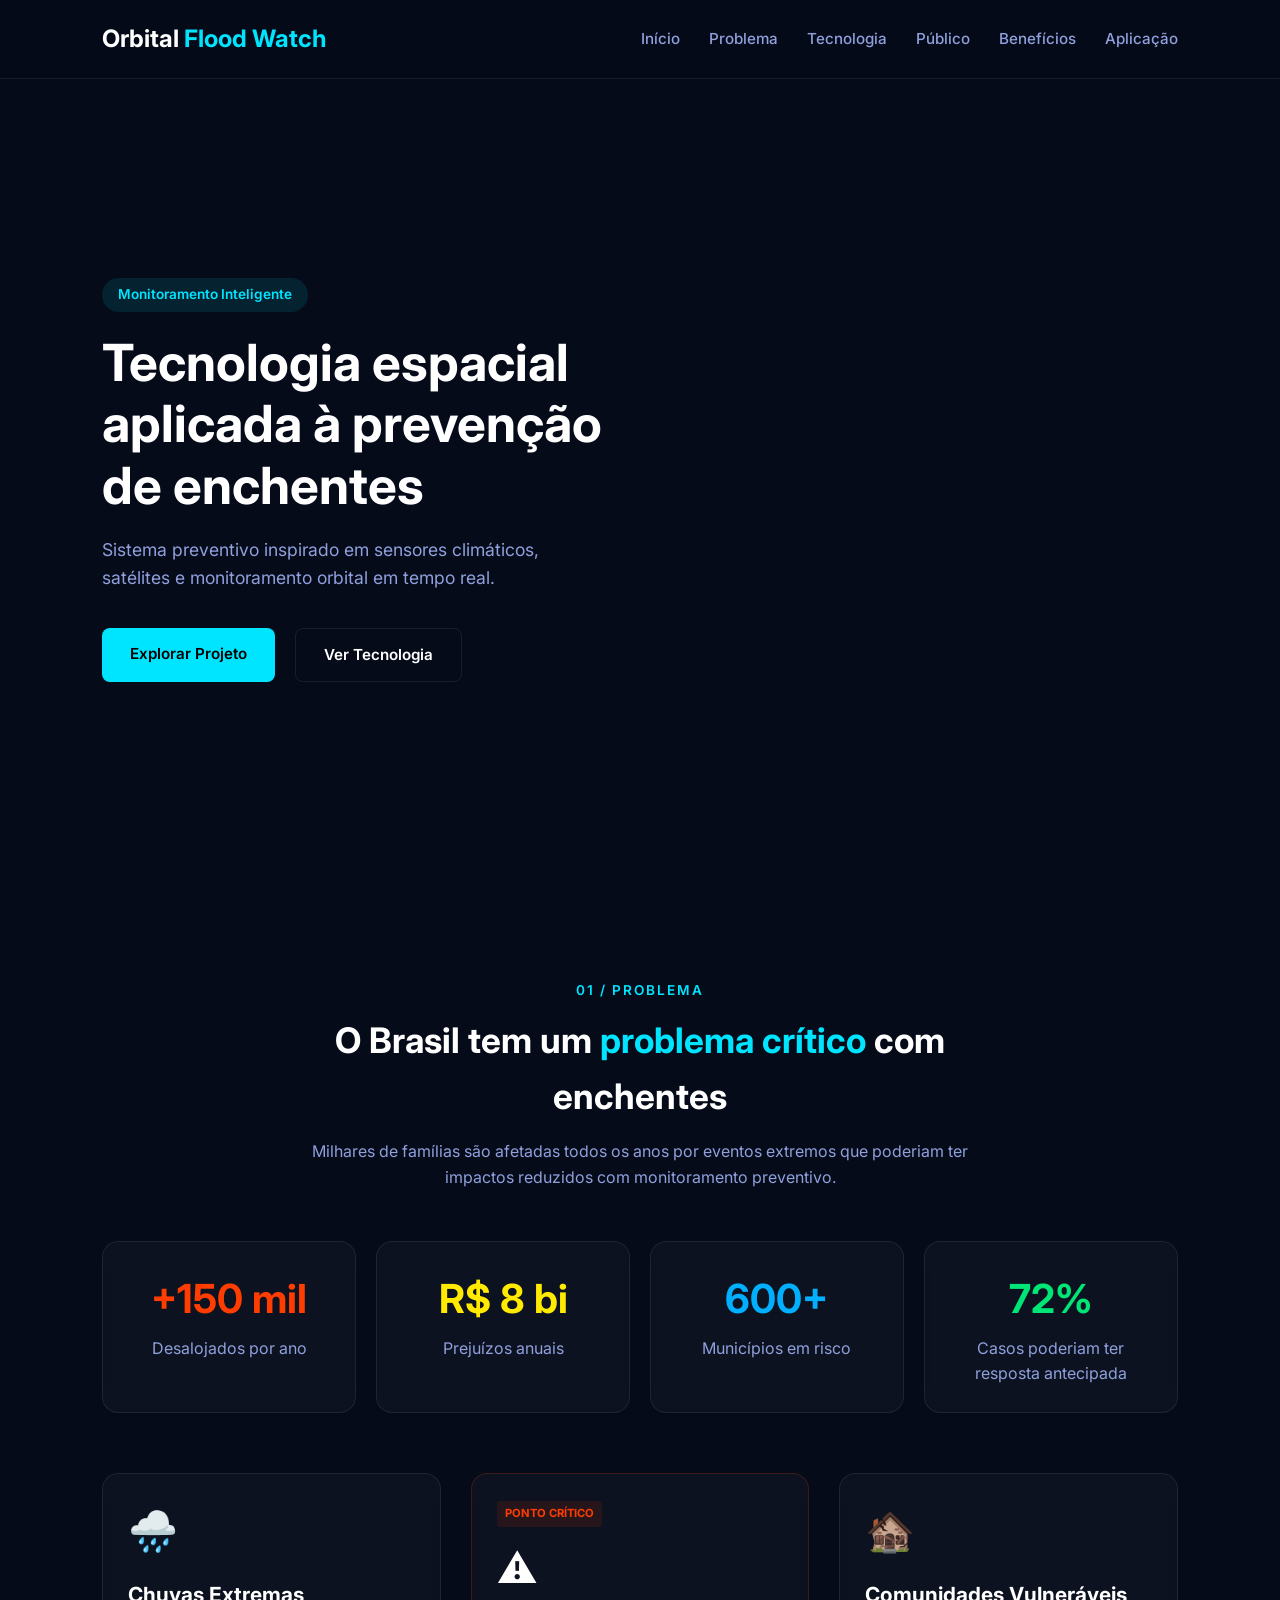
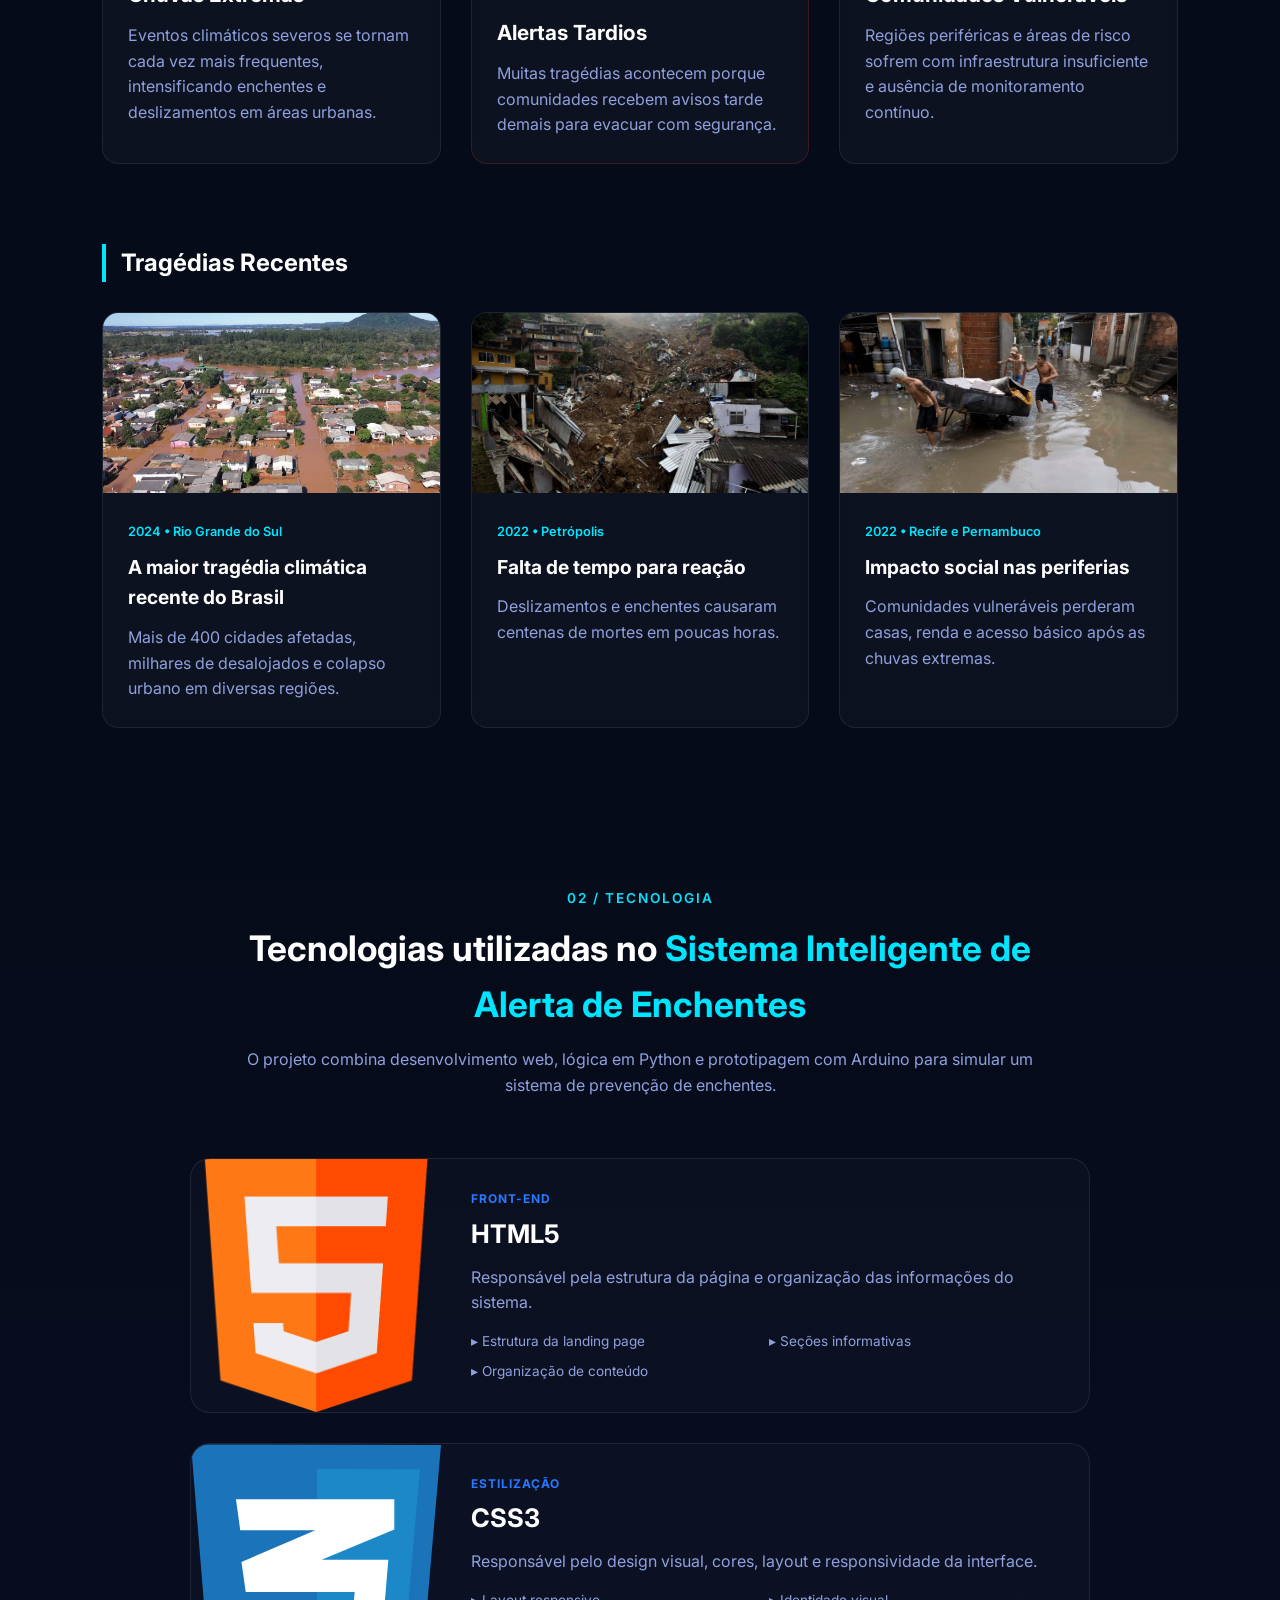
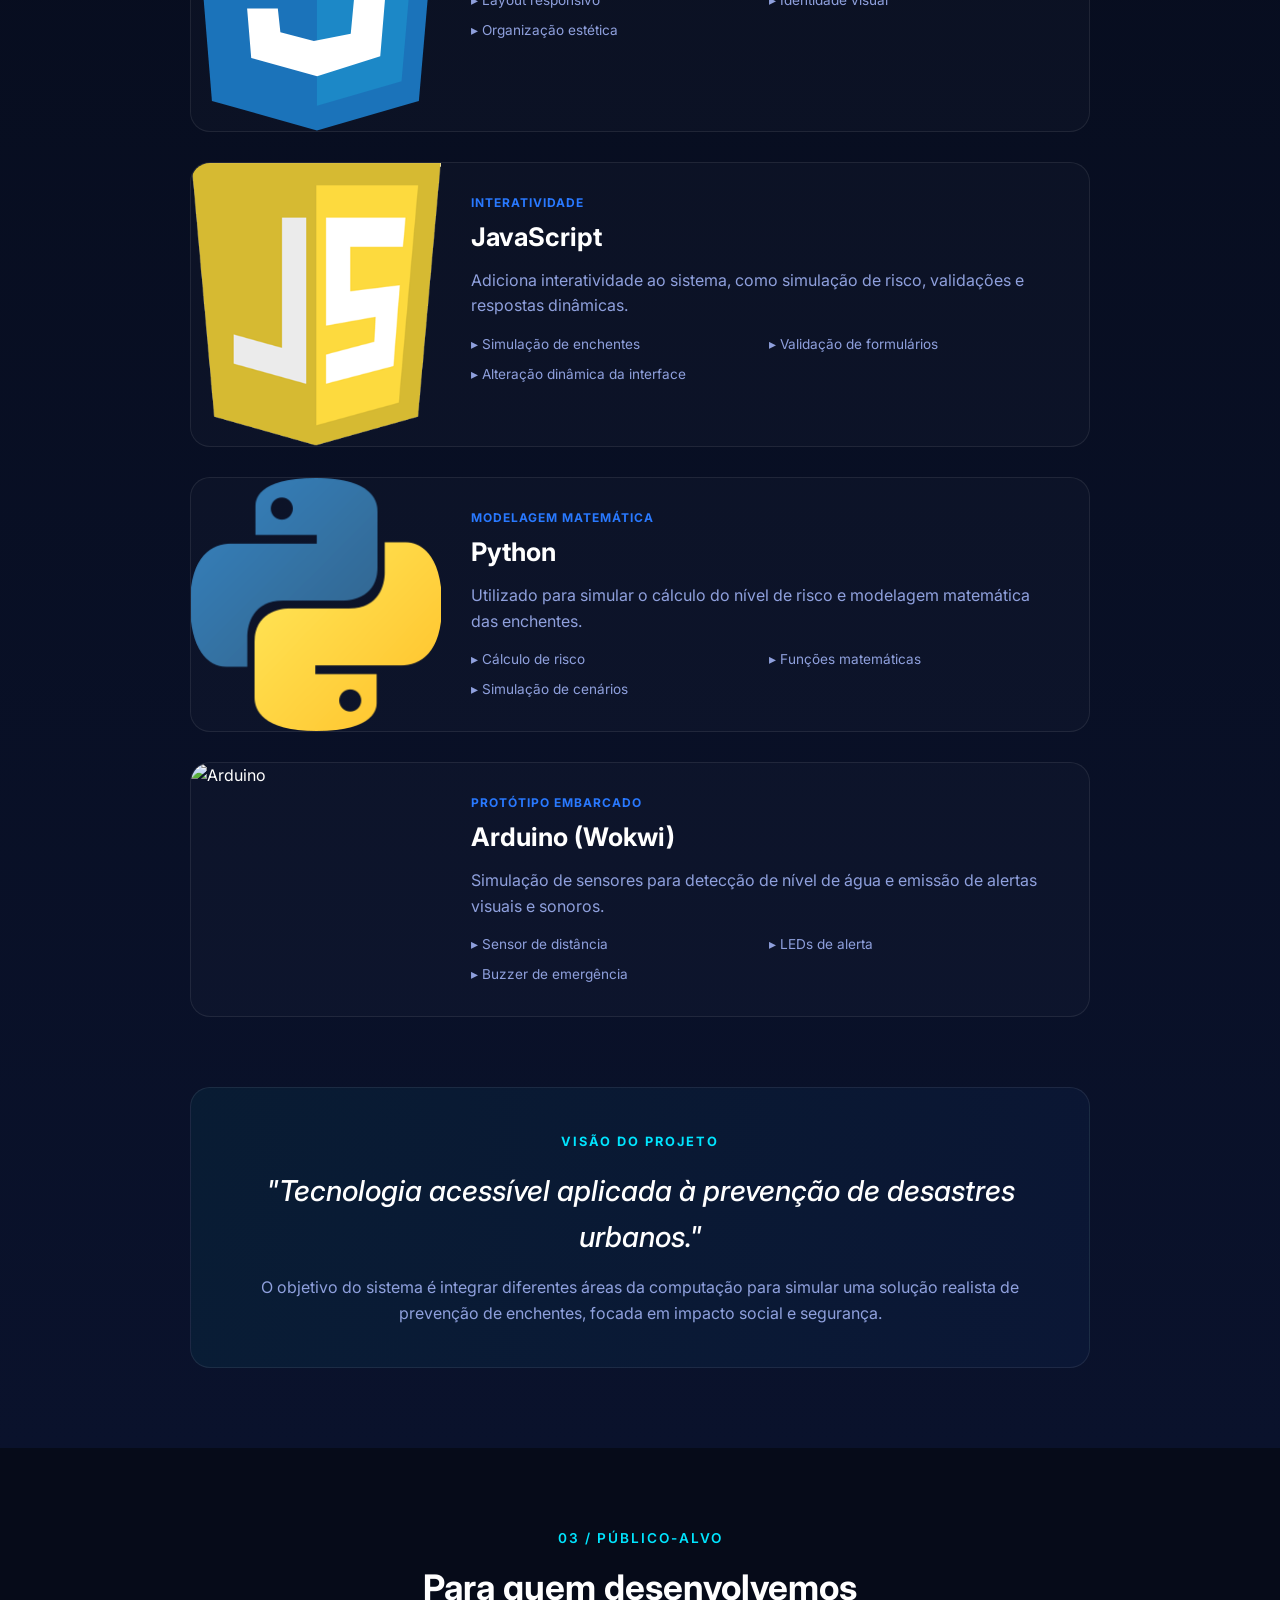
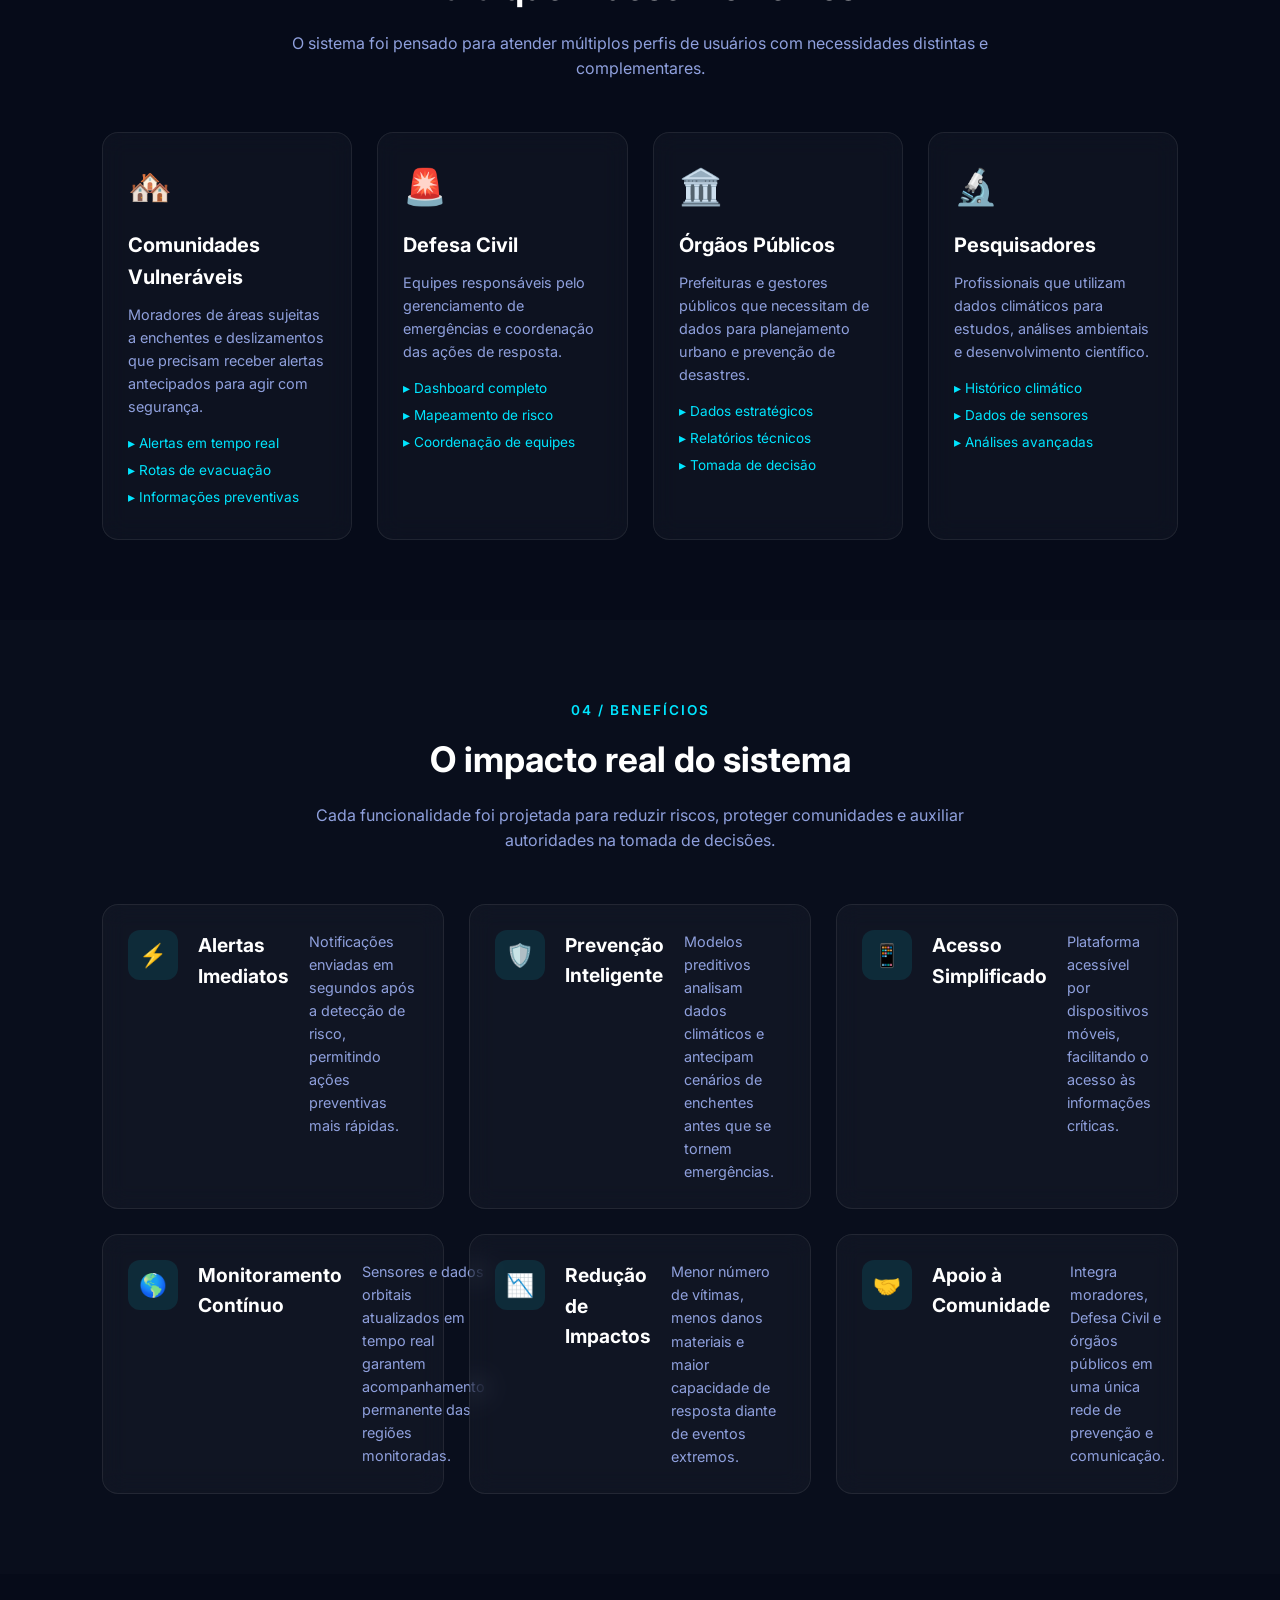
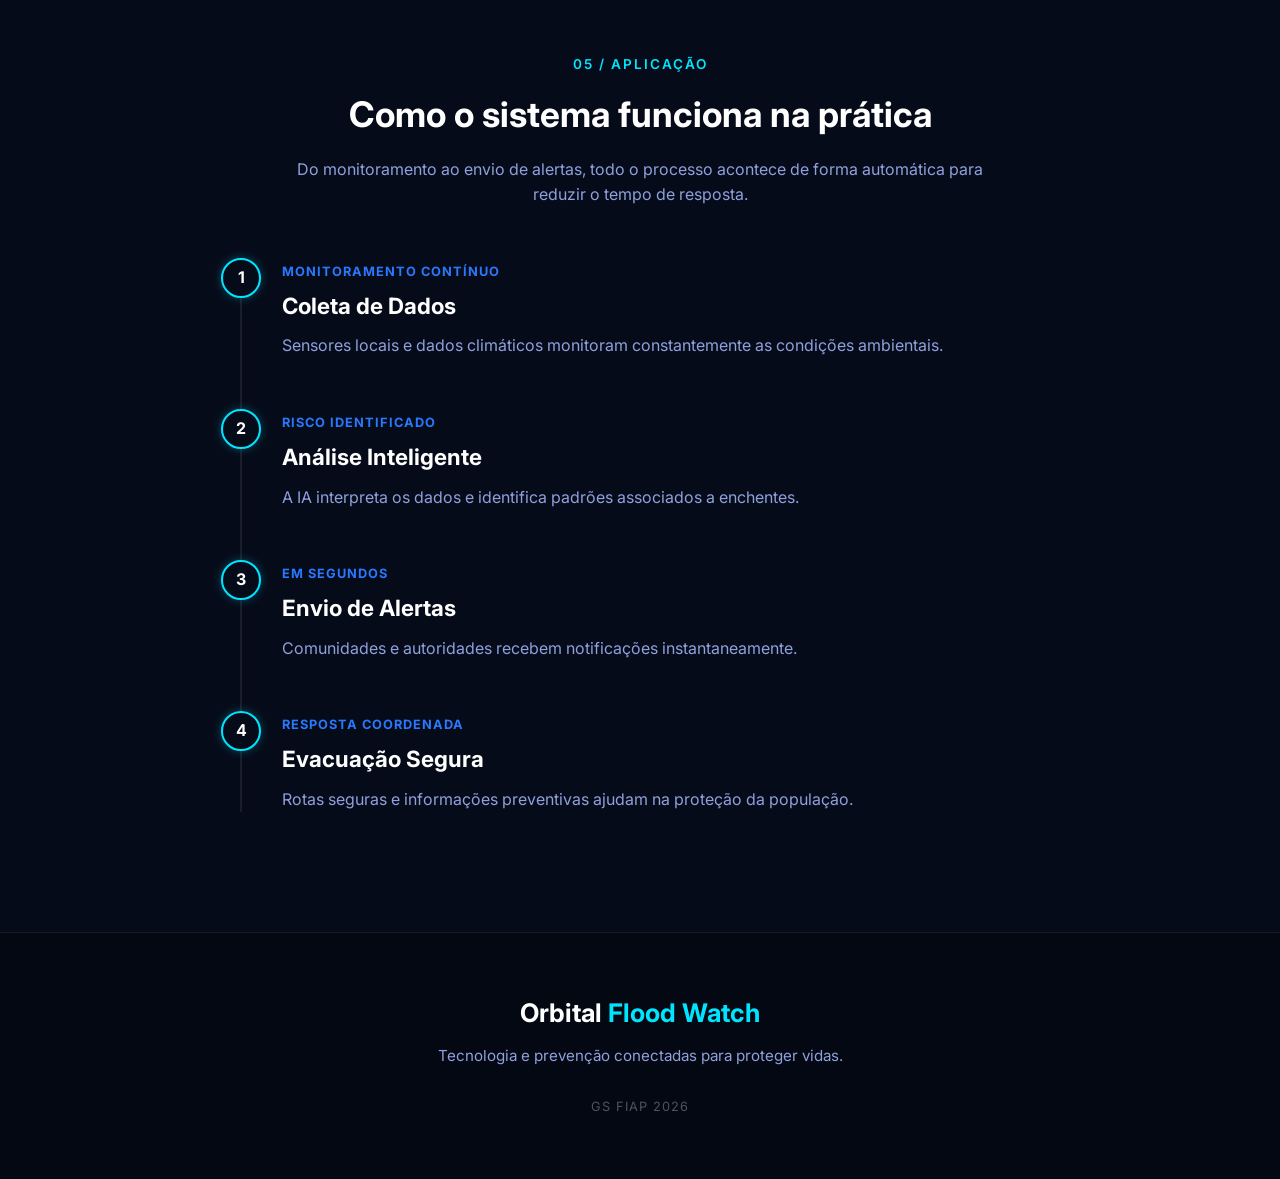
==== index.html @ 49780bb8 "feat: adicionando imagesn em tecnologia" ====
<!DOCTYPE html>
<html lang="pt-BR">

<head>
    <meta charset="UTF-8">
    <meta name="viewport" content="width=device-width, initial-scale=1.0">
    <link rel="preconnect" href="https://fonts.googleapis.com">
    <link rel="preconnect" href="https://fonts.gstatic.com" crossorigin>
    <link href="https://fonts.googleapis.com/css2?family=Inter:wght@300;400;500;600;700&display=swap" rel="stylesheet">
    <link rel="stylesheet" href="./src/css/style.css">
    <title>Orbital Flood Watch</title>
</head>

<body>

    <header>
        <h1 class="logo">Orbital <span>Flood Watch</span></h1>
        <nav>
            <a href="#hero">Início</a>
            <a href="#problema">Problema</a>
            <a href="#tecnologia">Tecnologia</a>
            <a href="#publico">Público</a>
            <a href="#beneficios">Benefícios</a>
            <a href="#aplicacao">Aplicação</a>
        </nav>
    </header>

    <main>

        <section id="hero">
            <div class="hero-content">
                <span class="tag">Monitoramento Inteligente</span>
                <h1>Tecnologia espacial aplicada à prevenção de enchentes</h1>
                <p>Sistema preventivo inspirado em sensores climáticos, satélites e monitoramento orbital em tempo real.</p>

                <div class="hero-buttons">
                    <a href="#problema" class="btn-primary">Explorar Projeto</a>
                    <a href="#tecnologia" class="btn-secondary">Ver Tecnologia</a>
                </div>
            </div>

        </section>

        <section id="problema" class="problem-section">

            <div class="problem-header section-header">
                <span class="section-tag">01 / Problema</span>
                <h2 class="problem-title">O Brasil tem um <span>problema crítico</span> com enchentes</h2>
                <p>Milhares de famílias são afetadas todos os anos por eventos extremos que poderiam ter impactos reduzidos com monitoramento preventivo.</p>
            </div>

            <div class="stats-grid">
                <div class="stat-card glass-card">
                    <h3 class="stat-number red">+150 mil</h3>
                    <p>Desalojados por ano</p>
                </div>

                <div class="stat-card glass-card">
                    <h3 class="stat-number yellow">R$ 8 bi</h3>
                    <p>Prejuízos anuais</p>
                </div>

                <div class="stat-card glass-card">
                    <h3 class="stat-number blue">600+</h3>
                    <p>Municípios em risco</p>
                </div>

                <div class="stat-card glass-card">
                    <h3 class="stat-number green">72%</h3>
                    <p>Casos poderiam ter resposta antecipada</p>
                </div>
            </div>

            <div class="problem-grid grid-3">
                <div class="problem-card glass-card">
                    <span class="icon">🌧️</span>
                    <h3>Chuvas Extremas</h3>
                    <p>Eventos climáticos severos se tornam cada vez mais frequentes, intensificando enchentes e deslizamentos em áreas urbanas.</p>
                </div>

                <div class="problem-card glass-card danger-card">
                    <span class="alert-tag">PONTO CRÍTICO</span>
                    <span class="icon">⚠️</span>
                    <h3>Alertas Tardios</h3>
                    <p>Muitas tragédias acontecem porque comunidades recebem avisos tarde demais para evacuar com segurança.</p>
                </div>

                <div class="problem-card glass-card">
                    <span class="icon">🏚️</span>
                    <h3>Comunidades Vulneráveis</h3>
                    <p>Regiões periféricas e áreas de risco sofrem com infraestrutura insuficiente e ausência de monitoramento contínuo.</p>
                </div>
            </div>

            <div class="tragedy-section">
                <h3>Tragédias Recentes</h3>
                <div class="tragedy-grid">
                    <div class="tragedy-card glass-card">
                        <img src="./src/images/rgs.jpg" alt="Enchente RS" class="tragedy-image">
                        <div class="tragedy-content">
                            <span>2024 • Rio Grande do Sul</span>
                            <h4>A maior tragédia climática recente do Brasil</h4>
                            <p>Mais de 400 cidades afetadas, milhares de desalojados e colapso urbano em diversas regiões.</p>
                        </div>
                    </div>

                    <div class="tragedy-card glass-card">
                        <img src="./src/images/petropolis.jpg" alt="Desastre de Chuva" class="tragedy-image">
                        <div class="tragedy-content">
                            <span>2022 • Petrópolis</span>
                            <h4>Falta de tempo para reação</h4>
                            <p>Deslizamentos e enchentes causaram centenas de mortes em poucas horas.</p>
                        </div>
                    </div>

                    <div class="tragedy-card glass-card">
                        <img src="./src/images/impacto.jpg" alt="Impacto Social Chuvas" class="tragedy-image">
                        <div class="tragedy-content">
                            <span>2022 • Recife e Pernambuco</span>
                            <h4>Impacto social nas periferias</h4>
                            <p>Comunidades vulneráveis perderam casas, renda e acesso básico após as chuvas extremas.</p>
                        </div>
                    </div>
                </div>
            </div>
        </section>

        <section id="tecnologia" class="technology-section">

            <div class="technology-header">
                <span class="section-tag">02 / Tecnologia</span>
                <h2 class="technology-title">
                    Tecnologias utilizadas no <span>Sistema Inteligente de Alerta de Enchentes</span>
                </h2>
                <p>
                    O projeto combina desenvolvimento web, lógica em Python e prototipagem com Arduino para simular um sistema de prevenção de enchentes.
                </p>
            </div>

            <div class="tech-flow">

                <div class="tech-advanced-card">
                    <img src="./src/images/html.png" alt="HTML5" class="tech-image">
                    <div class="tech-content">
                        <span class="tech-label">FRONT-END</span>
                        <h3>HTML5</h3>
                        <p>Responsável pela estrutura da página e organização das informações do sistema.</p>
                        <ul>
                            <li>▸ Estrutura da landing page</li>
                            <li>▸ Seções informativas</li>
                            <li>▸ Organização de conteúdo</li>
                        </ul>
                    </div>
                </div>

                <div class="tech-advanced-card">
                    <img src="./src/images/css-3.svg" alt="CSS3" class="tech-image">
                    <div class="tech-content">
                        <span class="tech-label">ESTILIZAÇÃO</span>
                        <h3>CSS3</h3>
                        <p>Responsável pelo design visual, cores, layout e responsividade da interface.</p>
                        <ul>
                            <li>▸ Layout responsivo</li>
                            <li>▸ Identidade visual</li>
                            <li>▸ Organização estética</li>
                        </ul>
                    </div>
                </div>

                <div class="tech-advanced-card">
                    <img src="./src/images/js.png" alt="JavaScript" class="tech-image">
                    <div class="tech-content">
                        <span class="tech-label">INTERATIVIDADE</span>
                        <h3>JavaScript</h3>
                        <p>Adiciona interatividade ao sistema, como simulação de risco, validações e respostas dinâmicas.</p>
                        <ul>
                            <li>▸ Simulação de enchentes</li>
                            <li>▸ Validação de formulários</li>
                            <li>▸ Alteração dinâmica da interface</li>
                        </ul>
                    </div>
                </div>

                <div class="tech-advanced-card">
                    <img src="./src/images/python.png" alt="Python" class="tech-image">
                    <div class="tech-content">
                        <span class="tech-label">MODELAGEM MATEMÁTICA</span>
                        <h3>Python</h3>
                        <p>Utilizado para simular o cálculo do nível de risco e modelagem matemática das enchentes.</p>
                        <ul>
                            <li>▸ Cálculo de risco</li>
                            <li>▸ Funções matemáticas</li>
                            <li>▸ Simulação de cenários</li>
                        </ul>
                    </div>
                </div>

                <div class="tech-advanced-card">
                    <img src="https://images.unsplash.com/photo-1517055729445-fa7d27394b48?q=80&w=300&auto=format&fit=crop" alt="Arduino" class="tech-image">
                    <div class="tech-content">
                        <span class="tech-label">PROTÓTIPO EMBARCADO</span>
                        <h3>Arduino (Wokwi)</h3>
                        <p>Simulação de sensores para detecção de nível de água e emissão de alertas visuais e sonoros.</p>
                        <ul>
                            <li>▸ Sensor de distância</li>
                            <li>▸ LEDs de alerta</li>
                            <li>▸ Buzzer de emergência</li>
                        </ul>
                    </div>
                </div>

            </div>

            <div class="technology-highlight">
                <div class="highlight-content">
                    <span class="highlight-tag">VISÃO DO PROJETO</span>
                    <h3>"Tecnologia acessível aplicada à prevenção de desastres urbanos."</h3>
                    <p>
                        O objetivo do sistema é integrar diferentes áreas da computação para simular uma solução realista de prevenção de enchentes, focada em impacto social e segurança.
                    </p>
                </div>
            </div>

        </section>

        <section id="publico" class="public-section">

            <div class="section-header">
                <span class="section-tag">03 / Público-Alvo</span>
                <h2>Para quem desenvolvemos</h2>
                <p>O sistema foi pensado para atender múltiplos perfis de usuários com necessidades distintas e complementares.</p>
            </div>

            <div class="grid-4">
                <div class="public-card glass-card">
                    <span class="public-icon">🏘️</span>
                    <h3>Comunidades Vulneráveis</h3>
                    <p>Moradores de áreas sujeitas a enchentes e deslizamentos que precisam receber alertas antecipados para agir com segurança.</p>
                    <ul>
                        <li>▸ Alertas em tempo real</li>
                        <li>▸ Rotas de evacuação</li>
                        <li>▸ Informações preventivas</li>
                    </ul>
                </div>

                <div class="public-card glass-card">
                    <span class="public-icon">🚨</span>
                    <h3>Defesa Civil</h3>
                    <p>Equipes responsáveis pelo gerenciamento de emergências e coordenação das ações de resposta.</p>
                    <ul>
                        <li>▸ Dashboard completo</li>
                        <li>▸ Mapeamento de risco</li>
                        <li>▸ Coordenação de equipes</li>
                    </ul>
                </div>

                <div class="public-card glass-card">
                    <span class="public-icon">🏛️</span>
                    <h3>Órgãos Públicos</h3>
                    <p>Prefeituras e gestores públicos que necessitam de dados para planejamento urbano e prevenção de desastres.</p>
                    <ul>
                        <li>▸ Dados estratégicos</li>
                        <li>▸ Relatórios técnicos</li>
                        <li>▸ Tomada de decisão</li>
                    </ul>
                </div>

                <div class="public-card glass-card">
                    <span class="public-icon">🔬</span>
                    <h3>Pesquisadores</h3>
                    <p>Profissionais que utilizam dados climáticos para estudos, análises ambientais e desenvolvimento científico.</p>
                    <ul>
                        <li>▸ Histórico climático</li>
                        <li>▸ Dados de sensores</li>
                        <li>▸ Análises avançadas</li>
                    </ul>
                </div>
            </div>
        </section>

        <section id="beneficios" class="benefits-section">

            <div class="section-header">
                <span class="section-tag">04 / Benefícios</span>
                <h2>O impacto real do sistema</h2>
                <p>Cada funcionalidade foi projetada para reduzir riscos, proteger comunidades e auxiliar autoridades na tomada de decisões.</p>
            </div>

            <div class="benefits-grid">
                <div class="benefit-card glass-card">
                    <span class="benefit-icon">⚡</span>
                    <h3>Alertas Imediatos</h3>
                    <p>Notificações enviadas em segundos após a detecção de risco, permitindo ações preventivas mais rápidas.</p>
                </div>

                <div class="benefit-card glass-card">
                    <span class="benefit-icon">🛡️</span>
                    <h3>Prevenção Inteligente</h3>
                    <p>Modelos preditivos analisam dados climáticos e antecipam cenários de enchentes antes que se tornem emergências.</p>
                </div>

                <div class="benefit-card glass-card">
                    <span class="benefit-icon">📱</span>
                    <h3>Acesso Simplificado</h3>
                    <p>Plataforma acessível por dispositivos móveis, facilitando o acesso às informações críticas.</p>
                </div>

                <div class="benefit-card glass-card">
                    <span class="benefit-icon">🌎</span>
                    <h3>Monitoramento Contínuo</h3>
                    <p>Sensores e dados orbitais atualizados em tempo real garantem acompanhamento permanente das regiões monitoradas.</p>
                </div>

                <div class="benefit-card glass-card">
                    <span class="benefit-icon">📉</span>
                    <h3>Redução de Impactos</h3>
                    <p>Menor número de vítimas, menos danos materiais e maior capacidade de resposta diante de eventos extremos.</p>
                </div>

                <div class="benefit-card glass-card">
                    <span class="benefit-icon">🤝</span>
                    <h3>Apoio à Comunidade</h3>
                    <p>Integra moradores, Defesa Civil e órgãos públicos em uma única rede de prevenção e comunicação.</p>
                </div>
            </div>

        </section>

        <section id="aplicacao" class="application-section">

            <div class="section-header">
                <span class="section-tag">05 / Aplicação</span>
                <h2>Como o sistema funciona na prática</h2>
                <p>Do monitoramento ao envio de alertas, todo o processo acontece de forma automática para reduzir o tempo de resposta.</p>
            </div>

            <div class="application-wrapper">

                <div class="application-timeline">
                    <div class="timeline-item">
                        <div class="timeline-number">1</div>
                        <div class="timeline-content">
                            <span>Monitoramento contínuo</span>
                            <h3>Coleta de Dados</h3>
                            <p>Sensores locais e dados climáticos monitoram constantemente as condições ambientais.</p>
                        </div>
                    </div>

                    <div class="timeline-item">
                        <div class="timeline-number">2</div>
                        <div class="timeline-content">
                            <span>Risco identificado</span>
                            <h3>Análise Inteligente</h3>
                            <p>A IA interpreta os dados e identifica padrões associados a enchentes.</p>
                        </div>
                    </div>

                    <div class="timeline-item">
                        <div class="timeline-number">3</div>
                        <div class="timeline-content">
                            <span>Em segundos</span>
                            <h3>Envio de Alertas</h3>
                            <p>Comunidades e autoridades recebem notificações instantaneamente.</p>
                        </div>
                    </div>

                    <div class="timeline-item">
                        <div class="timeline-number">4</div>
                        <div class="timeline-content">
                            <span>Resposta coordenada</span>
                            <h3>Evacuação Segura</h3>
                            <p>Rotas seguras e informações preventivas ajudam na proteção da população.</p>
                        </div>
                    </div>
                </div>

            </div>
        </section>
    </main>

    <footer>
        <h2>Orbital <span>Flood Watch</span></h2>
        <p>Tecnologia e prevenção conectadas para proteger vidas.</p>
        <span class="year">GS FIAP 2026</span>
    </footer>

</body>
</html>
---- src/css/style.css ----
/* ==========================================================================
   RESET & CONFIGURAÇÕES GERAIS
   ========================================================================== */
* {
    margin: 0;
    padding: 0;
    box-sizing: border-box;
    scroll-behavior: smooth;
}

:root {
    --bg-color: #060b19;
    --card-bg: rgba(255, 255, 255, 0.03);
    --card-border: rgba(255, 255, 255, 0.08);
    --primary-color: #00e5ff;
    --secondary-color: #2979ff;
    --text-color: #ffffff;
    --text-muted: #8fa0dd;
    
    /* Cores de Alerta */
    --red: #ff3d00;
    --yellow: #ffea00;
    --blue: #00b0ff;
    --green: #00e676;
}

body {
    font-family: 'Inter', sans-serif;
    background-color: var(--bg-color);
    color: var(--text-color);
    overflow-x: hidden;
    line-height: 1.6;
}

a {
    text-decoration: none;
    color: inherit;
}

ul {
    list-style: none;
}

/* ==========================================================================
   COMPONENTES REUTILIZÁVEIS (GLASSMORPHISM & HEADERS)
   ========================================================================== */
.glass-card {
    background: var(--card-bg);
    backdrop-filter: blur(12px);
    -webkit-backdrop-filter: blur(12px);
    border: 1px solid var(--card-border);
    border-radius: 16px;
    padding: 25px;
    transition: transform 0.3s ease, border-color 0.3s ease;
}

.glass-card:hover {
    transform: translateY(-5px);
    border-color: rgba(0, 229, 255, 0.3);
}

.section-header {
    text-align: center;
    margin-bottom: 50px;
    max-width: 700px;
    margin-left: auto;
    margin-right: auto;
}

.section-tag {
    font-size: 0.85rem;
    text-transform: uppercase;
    letter-spacing: 2px;
    color: var(--primary-color);
    font-weight: 600;
    display: block;
    margin-bottom: 10px;
}

h2 {
    font-size: 2.2rem;
    font-weight: 700;
    margin-bottom: 15px;
}

h2 span {
    color: var(--primary-color);
}

p {
    color: var(--text-muted);
}

/* Grids Úteis */
.grid-3 {
    display: grid;
    grid-template-columns: repeat(auto-fit, minmax(300px, 1fr));
    gap: 30px;
}

.grid-4 {
    display: grid;
    grid-template-columns: repeat(auto-fit, minmax(250px, 1fr));
    gap: 25px;
}

/* ==========================================================================
   HEADER / NAVIGATION
   ========================================================================== */
header {
    position: fixed;
    top: 0;
    width: 100%;
    display: flex;
    justify-content: space-between;
    align-items: center;
    padding: 20px 8%;
    background: rgba(6, 11, 25, 0.85);
    backdrop-filter: blur(10px);
    z-index: 1000;
    border-bottom: 1px solid var(--card-border);
}

.logo {
    font-size: 1.5rem;
    font-weight: 700;
}

.logo span {
    color: var(--primary-color);
}

nav a {
    margin-left: 25px;
    font-size: 0.95rem;
    font-weight: 500;
    color: var(--text-muted);
    transition: color 0.3s ease;
}

nav a:hover {
    color: var(--primary-color);
}

/* ==========================================================================
   HERO SECTION
   ========================================================================== */
#hero {
    min-height: 100vh;
    padding: 120px 8% 60px 8%;
    display: grid;
    grid-template-columns: 1fr 1fr;
    align-items: center;
    gap: 50px;
}

.hero-content .tag {
    background: rgba(0, 229, 255, 0.1);
    color: var(--primary-color);
    padding: 6px 16px;
    border-radius: 50px;
    font-size: 0.85rem;
    font-weight: 600;
    display: inline-block;
    margin-bottom: 20px;
}

.hero-content h1 {
    font-size: 3.2rem;
    line-height: 1.2;
    margin-bottom: 20px;
    font-weight: 700;
}

.hero-content p {
    font-size: 1.1rem;
    margin-bottom: 35px;
    max-width: 500px;
}

.hero-buttons {
    display: flex;
    gap: 20px;
}

.btn-primary, .btn-secondary {
    padding: 14px 28px;
    border-radius: 8px;
    font-weight: 600;
    font-size: 0.95rem;
    transition: all 0.3s ease;
}

.btn-primary {
    background: var(--primary-color);
    color: #000;
}

.btn-primary:hover {
    background: #00bccc;
    transform: translateY(-2px);
    box-shadow: 0 10px 20px rgba(0, 229, 255, 0.2);
}

.btn-secondary {
    border: 1px solid var(--card-border);
    background: transparent;
}

.btn-secondary:hover {
    background: rgba(255, 255, 255, 0.05);
    border-color: var(--text-muted);
}

/* Hero Img e Complementos */
.hero-image-container {
    position: relative;
    display: flex;
    justify-content: center;
    align-items: center;
}

.main-hero-img {
    width: 100%;
    max-width: 500px;
    height: 400px;
    object-fit: cover;
    border-radius: 24px;
    border: 1px solid var(--card-border);
    box-shadow: 0 20px 40px rgba(0,0,0,0.5);
}

.dashboard-grid {
    position: absolute;
    bottom: -20px;
    left: 20px;
}

.mini-card {
    background: rgba(10, 20, 40, 0.9);
    border: 1px solid var(--primary-color);
    padding: 15px 25px;
    border-radius: 12px;
    display: flex;
    align-items: center;
    gap: 15px;
    backdrop-filter: blur(10px);
}

.mini-card h5 {
    font-size: 0.9rem;
    color: #fff;
}

.mini-card p {
    font-size: 0.75rem;
    color: var(--green);
}

.pulse-icon {
    width: 10px;
    height: 10px;
    background: var(--green);
    border-radius: 50%;
    box-shadow: 0 0 10px var(--green);
}

/* ==========================================================================
   SEÇÃO PROBLEMA & ESTATÍSTICAS
   ========================================================================== */
.problem-section {
    padding: 80px 8%;
}

.stats-grid {
    display: grid;
    grid-template-columns: repeat(auto-fit, minmax(200px, 1fr));
    gap: 20px;
    margin-bottom: 60px;
}

.stat-card {
    text-align: center;
}

.stat-number {
    font-size: 2.5rem;
    font-weight: 700;
    margin-bottom: 5px;
}

/* Cores das Stats */
.stat-number.red { color: var(--red); }
.stat-number.yellow { color: var(--yellow); }
.stat-number.blue { color: var(--blue); }
.stat-number.green { color: var(--green); }

.problem-card .icon {
    font-size: 2.5rem;
    display: block;
    margin-bottom: 15px;
}

.problem-card h3 {
    font-size: 1.3rem;
    margin-bottom: 12px;
}

.danger-card {
    border: 1px solid rgba(255, 61, 0, 0.2);
}

.alert-tag {
    background: rgba(255, 61, 0, 0.1);
    color: var(--red);
    font-size: 0.7rem;
    font-weight: 700;
    padding: 4px 8px;
    border-radius: 4px;
    display: inline-block;
    margin-bottom: 10px;
}

/* Tragédias Recentes */
.tragedy-section {
    margin-top: 80px;
}

.tragedy-section > h3 {
    font-size: 1.5rem;
    margin-bottom: 30px;
    border-left: 4px solid var(--primary-color);
    padding-left: 15px;
}

.tragedy-grid {
    display: grid;
    grid-template-columns: repeat(auto-fit, minmax(320px, 1fr));
    gap: 30px;
}

.tragedy-card {
    display: flex;
    flex-direction: column;
    padding: 0;
    overflow: hidden;
}

.tragedy-image {
    width: 100%;
    height: 180px;
    object-fit: cover;
}

.tragedy-content {
    padding: 25px;
}

.tragedy-content span {
    font-size: 0.8rem;
    color: var(--primary-color);
    font-weight: 600;
}

.tragedy-content h4 {
    font-size: 1.2rem;
    margin: 8px 0 12px 0;
}

/* ==========================================================================
   SEÇÃO TECNOLOGIA
   ========================================================================== */
.technology-section {
    padding: 80px 8%;
    background: linear-gradient(180deg, #060b19 0%, #0a122c 100%);
}

.technology-header {
    text-align: center;
    max-width: 800px;
    margin: 0 auto 60px auto;
}

.tech-flow {
    display: flex;
    flex-direction: column;
    gap: 30px;
    max-width: 900px;
    margin: 0 auto;
}

.tech-advanced-card {
    background: rgba(255, 255, 255, 0.02);
    border: 1px solid var(--card-border);
    border-radius: 20px;
    display: flex;
    overflow: hidden;
    transition: all 0.3s ease;
}

.tech-advanced-card:hover {
    border-color: var(--secondary-color);
    background: rgba(255, 255, 255, 0.04);
}

.tech-image {
    width: 250px;
    height: auto;
    object-fit: cover;
}

.tech-content {
    padding: 30px;
    flex: 1;
}

.tech-label {
    font-size: 0.75rem;
    font-weight: 700;
    color: var(--secondary-color);
    letter-spacing: 1px;
    display: block;
    margin-bottom: 5px;
}

.tech-content h3 {
    font-size: 1.6rem;
    margin-bottom: 10px;
}

.tech-content p {
    margin-bottom: 15px;
}

.tech-content ul {
    display: grid;
    grid-template-columns: 1fr 1fr;
    gap: 8px;
}

.tech-content li {
    font-size: 0.85rem;
    color: var(--text-muted);
}

/* Tecnologia Highlight (Frase de impacto) */
.technology-highlight {
    margin-top: 70px;
    text-align: center;
    background: linear-gradient(90deg, rgba(0, 229, 255, 0.05) 0%, rgba(41, 121, 255, 0.05) 100%);
    border: 1px solid var(--card-border);
    padding: 40px;
    border-radius: 20px;
    max-width: 900px;
    margin-left: auto;
    margin-right: auto;
}

.highlight-tag {
    font-size: 0.8rem;
    font-weight: 700;
    color: var(--primary-color);
    letter-spacing: 2px;
}

.technology-highlight h3 {
    font-size: 1.8rem;
    font-style: italic;
    margin: 15px 0;
    font-weight: 500;
}

/* ==========================================================================
   SEÇÃO PÚBLICO-ALVO
   ========================================================================== */
.public-section {
    padding: 80px 8%;
}

.public-card {
    text-align: left;
}

.public-icon {
    font-size: 2.2rem;
    display: block;
    margin-bottom: 15px;
}

.public-card h3 {
    margin-bottom: 10px;
    font-size: 1.25rem;
}

.public-card p {
    font-size: 0.9rem;
    margin-bottom: 15px;
    min-height: 65px;
}

.public-card ul li {
    font-size: 0.85rem;
    color: var(--primary-color);
    margin-bottom: 5px;
}

/* ==========================================================================
   SEÇÃO BENEFÍCIOS
   ========================================================================== */
.benefits-section {
    padding: 80px 8%;
    background: rgba(255,255,255,0.01);
}

.benefits-grid {
    display: grid;
    grid-template-columns: repeat(auto-fit, minmax(320px, 1fr));
    gap: 25px;
}

.benefit-card {
    display: flex;
    align-items: flex-start;
    gap: 20px;
}

.benefit-icon {
    background: rgba(0, 229, 255, 0.1);
    color: var(--primary-color);
    min-width: 50px;
    height: 50px;
    display: flex;
    align-items: center;
    justify-content: center;
    border-radius: 12px;
    font-size: 1.4rem;
    font-weight: bold;
}

.benefit-card h3 {
    font-size: 1.2rem;
    margin-bottom: 8px;
}

.benefit-card p {
    font-size: 0.9rem;
}

/* ==========================================================================
   SEÇÃO APLICAÇÃO (TIMELINE)
   ========================================================================== */
.application-section {
    padding: 80px 8% 120px 8%;
}

.application-wrapper {
    max-width: 800px;
    margin: 0 auto;
    position: relative;
}

/* Linha central da timeline */
.application-timeline {
    position: relative;
    padding-left: 40px;
    border-left: 2px solid var(--card-border);
}

.timeline-item {
    position: relative;
    margin-bottom: 50px;
}

.timeline-item:last-child {
    margin-bottom: 0;
}

.timeline-number {
    position: absolute;
    left: -61px;
    top: 0;
    width: 40px;
    height: 40px;
    background: var(--bg-color);
    border: 2px solid var(--primary-color);
    color: #fff;
    border-radius: 50%;
    display: flex;
    align-items: center;
    justify-content: center;
    font-weight: 700;
    box-shadow: 0 0 10px rgba(0, 229, 255, 0.3);
}

.timeline-content span {
    font-size: 0.8rem;
    color: var(--secondary-color);
    text-transform: uppercase;
    font-weight: 700;
    letter-spacing: 1px;
}

.timeline-content h3 {
    font-size: 1.4rem;
    margin: 4px 0 10px 0;
}

/* ==========================================================================
   FOOTER
   ========================================================================== */
footer {
    border-top: 1px solid var(--card-border);
    padding: 60px 8%;
    text-align: center;
    background: #040812;
}

footer h2 {
    font-size: 1.6rem;
    margin-bottom: 10px;
}

footer p {
    font-size: 0.95rem;
    margin-bottom: 25px;
}

footer .year {
    font-size: 0.8rem;
    color: rgba(255,255,255,0.3);
    letter-spacing: 1px;
}

/* ==========================================================================
   RESPONSIVIDADE (MEDIA QUERIES)
   ========================================================================== */
@media (max-width: 968px) {
    #hero {
        grid-template-columns: 1fr;
        text-align: center;
        padding-top: 140px;
    }
    
    .hero-content p {
        margin-left: auto;
        margin-right: auto;
    }
    
    .hero-buttons {
        justify-content: center;
    }
    
    .tech-advanced-card {
        flex-direction: column;
    }
    
    .tech-image {
        width: 100%;
        height: 200px;
    }

    header {
        flex-direction: column;
        gap: 15px;
        padding: 15px;
    }
    
    nav a {
        margin: 0 10px;
        font-size: 0.85rem;
    }
}
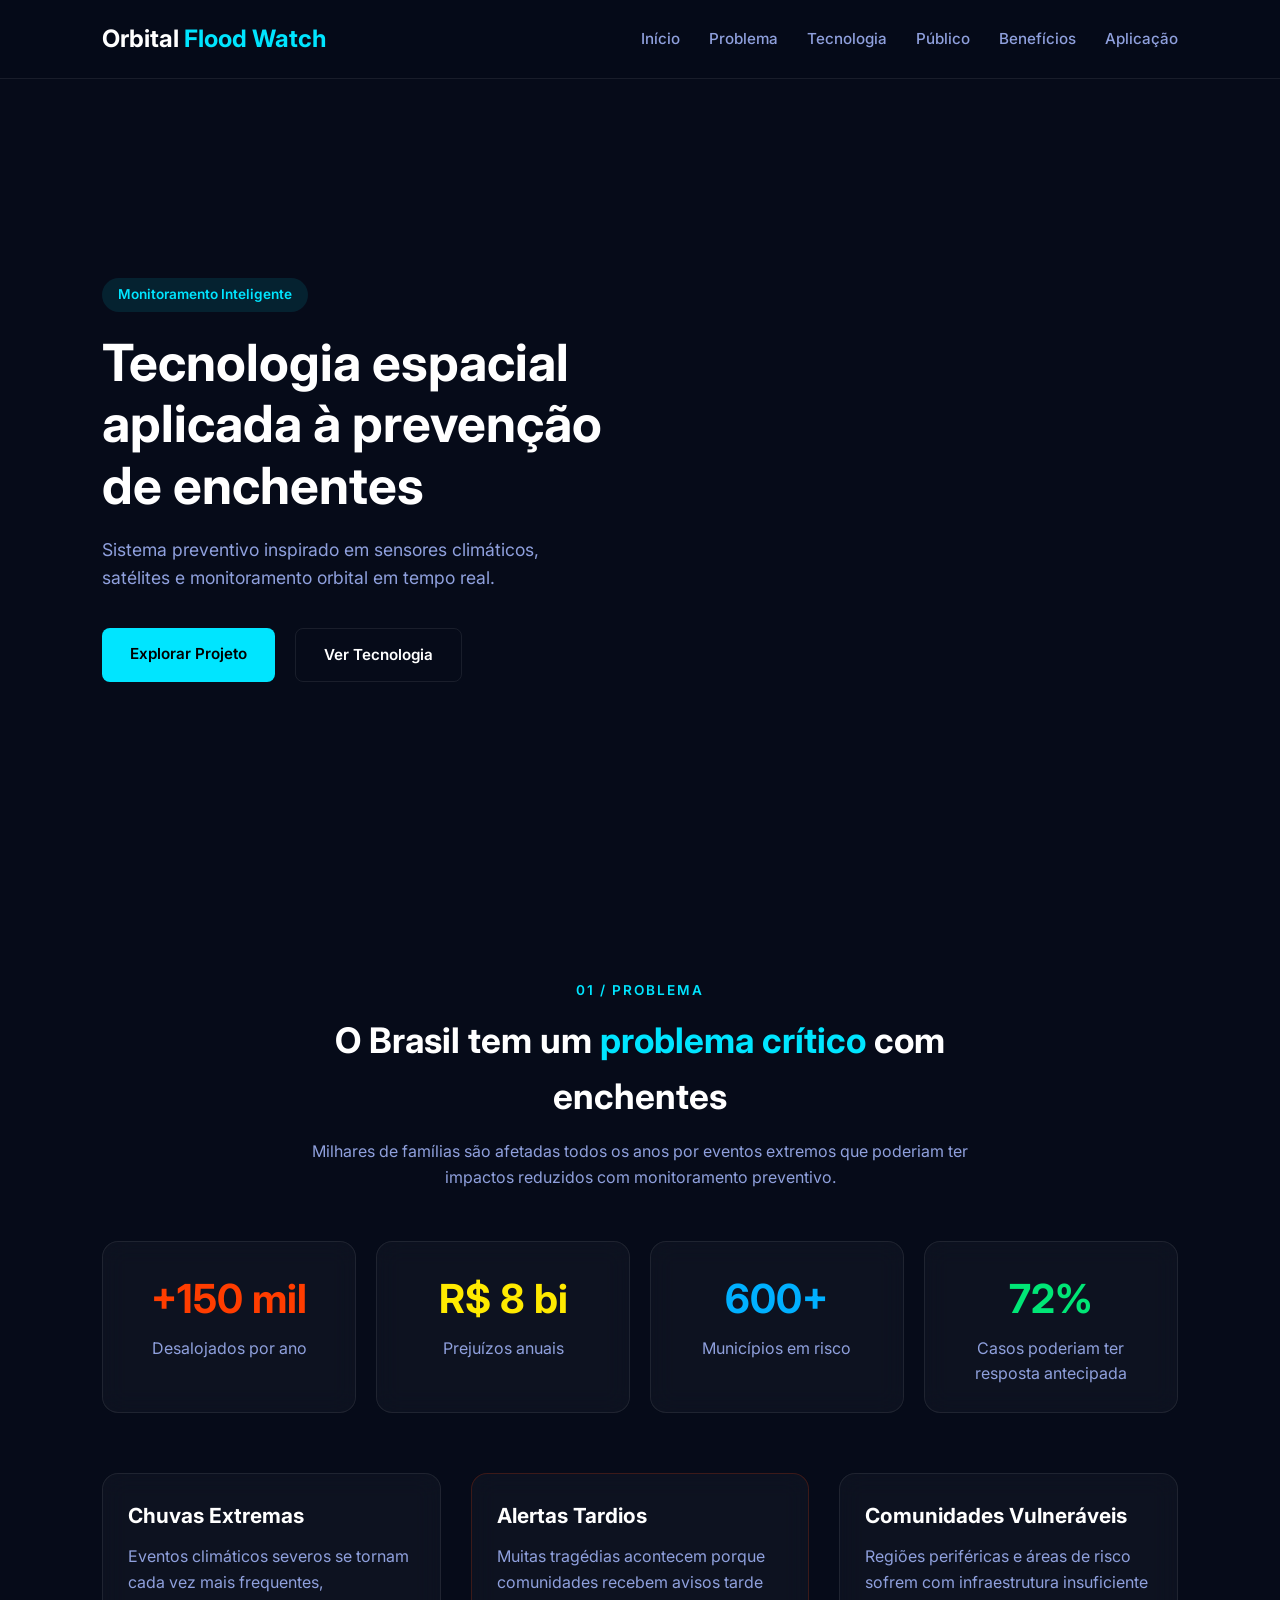
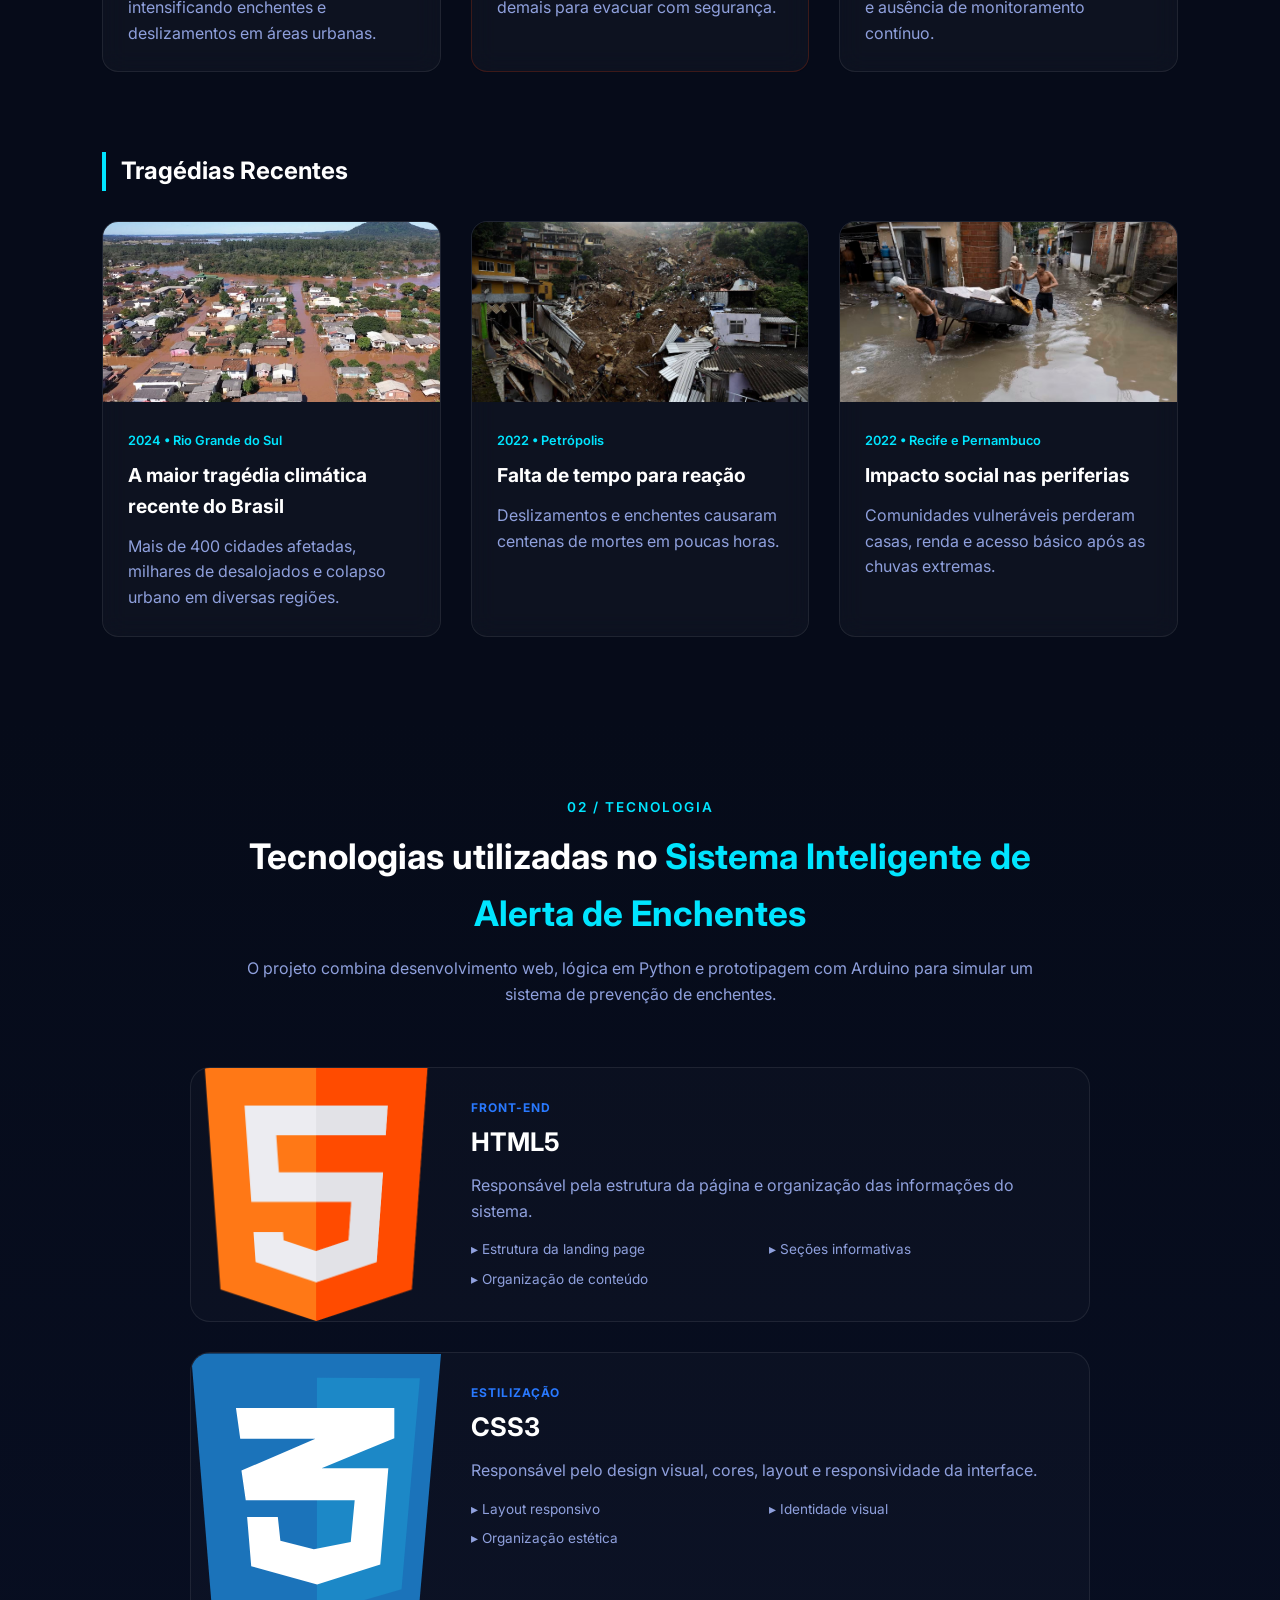
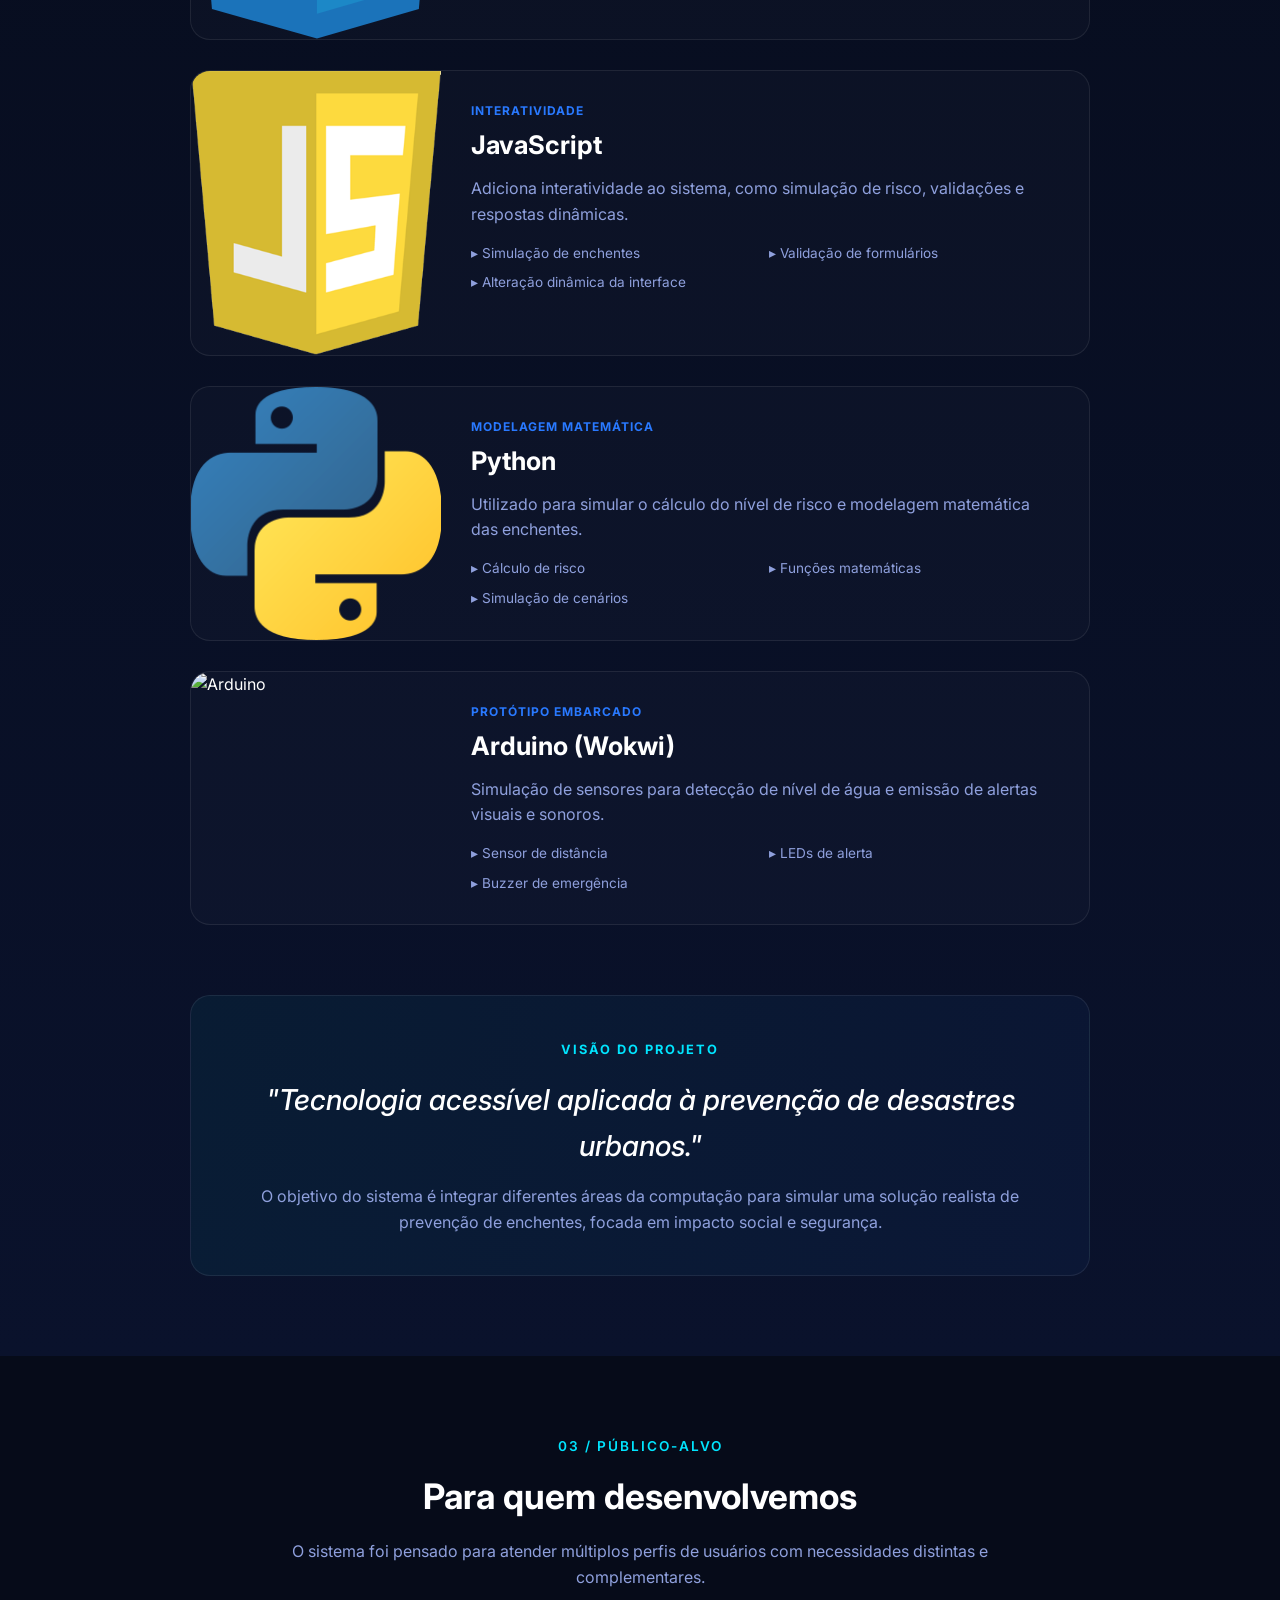
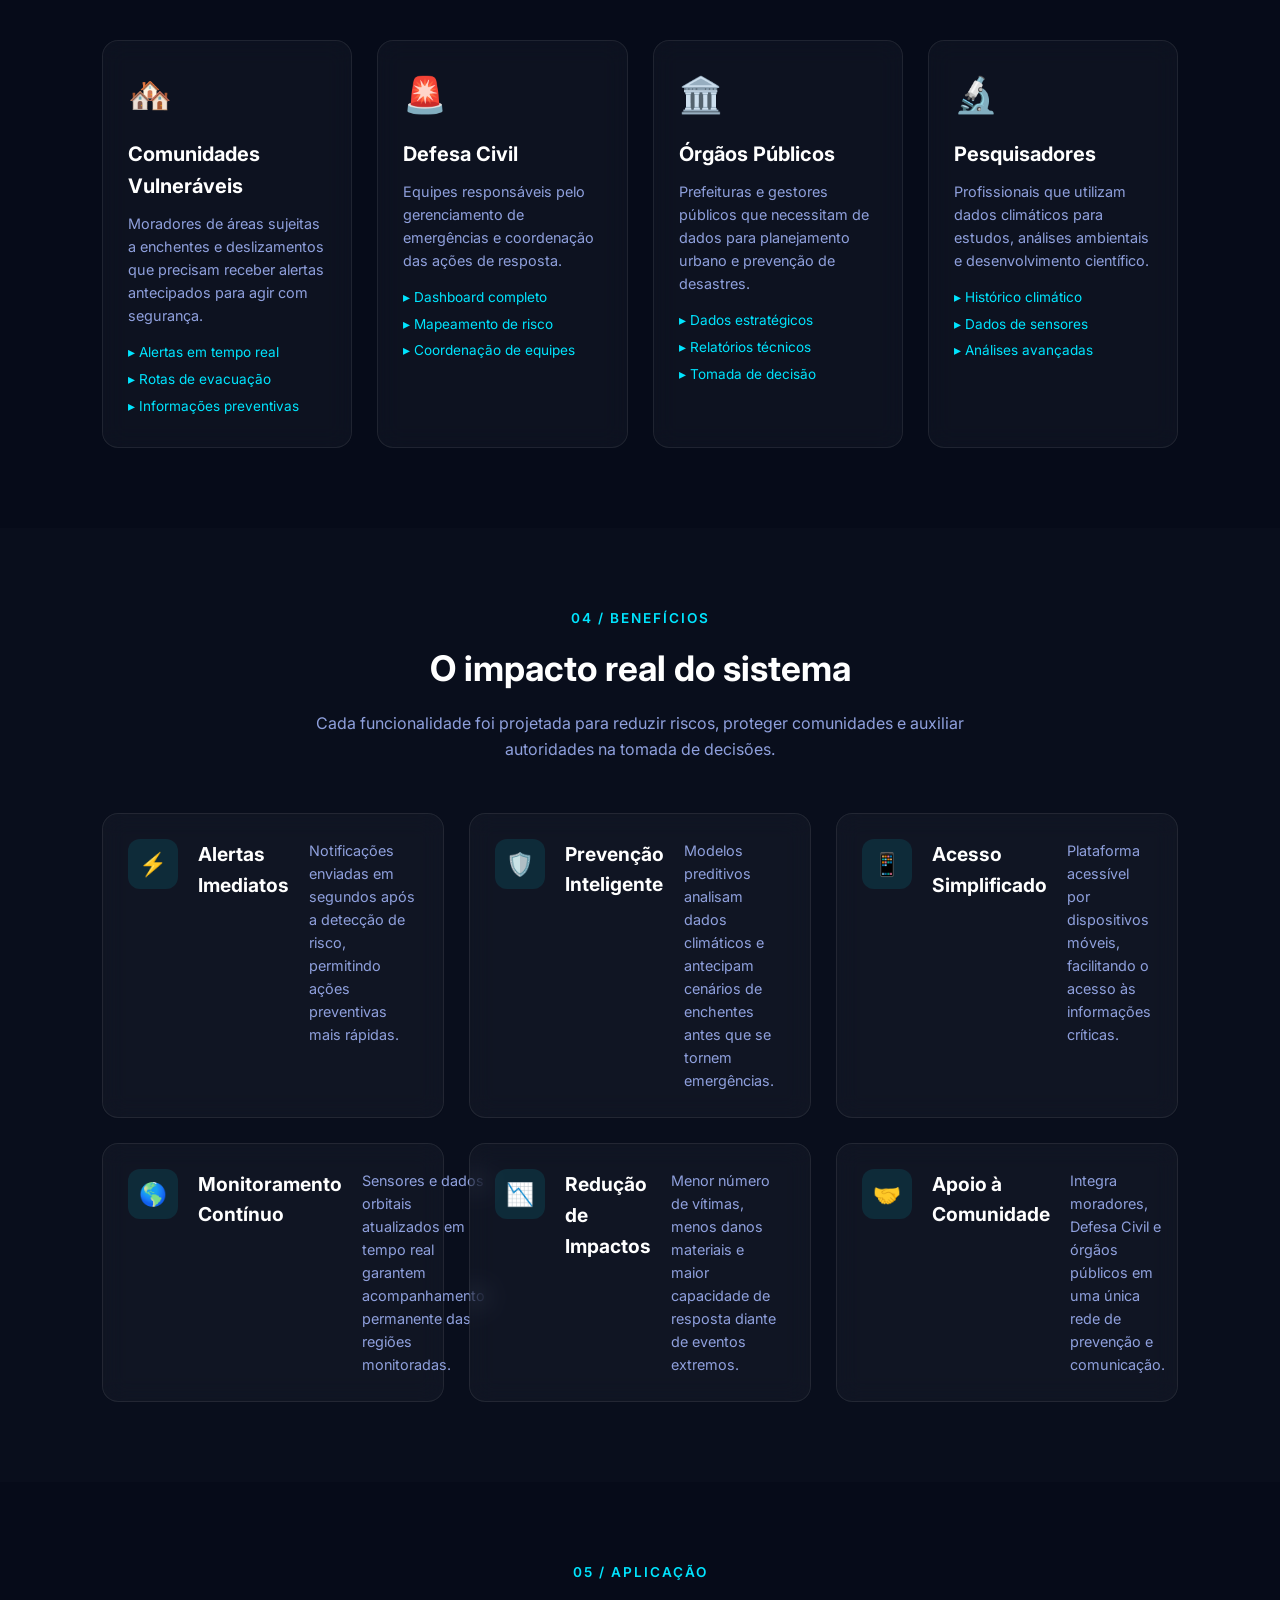
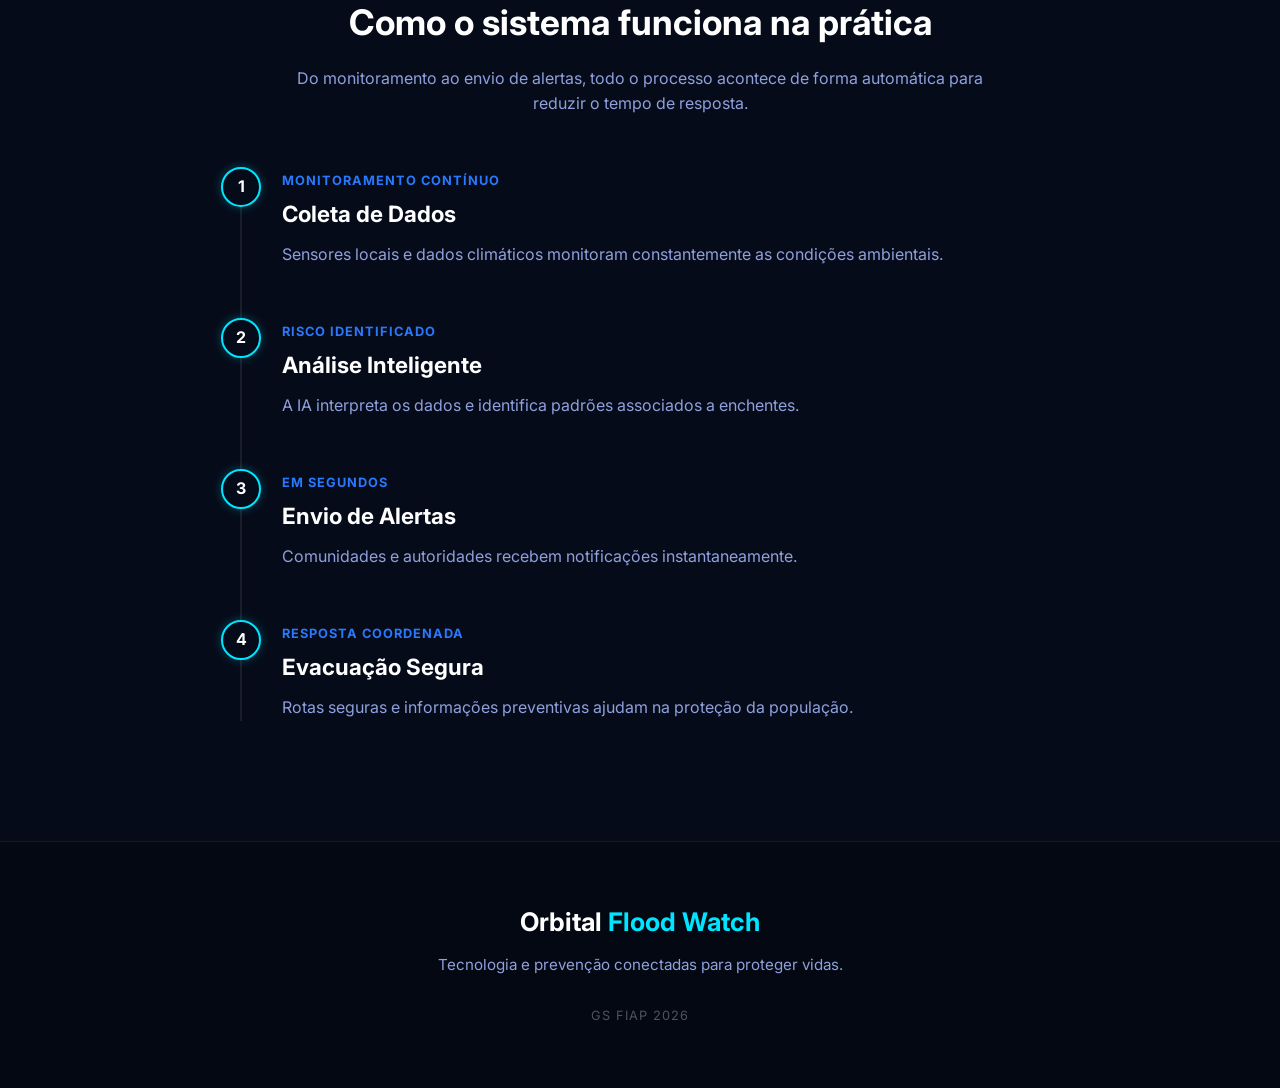
==== commit d5c207b1: "style: alterando icones em problema" ====
--- a/index.html
+++ b/index.html
@@ -5,6 +5,7 @@
     <meta charset="UTF-8">
     <meta name="viewport" content="width=device-width, initial-scale=1.0">
     <link rel="preconnect" href="https://fonts.googleapis.com">
+    <link href='https://cdn.boxicons.com/fonts/basic/boxicons.min.css' rel='stylesheet'>
     <link rel="preconnect" href="https://fonts.gstatic.com" crossorigin>
     <link href="https://fonts.googleapis.com/css2?family=Inter:wght@300;400;500;600;700&display=swap" rel="stylesheet">
     <link rel="stylesheet" href="./src/css/style.css">
@@ -73,20 +74,19 @@
 
             <div class="problem-grid grid-3">
                 <div class="problem-card glass-card">
-                    <span class="icon">🌧️</span>
+                    <i class="bx bx-cloud-rain" style="font-size: 48px;"></i>
                     <h3>Chuvas Extremas</h3>
                     <p>Eventos climáticos severos se tornam cada vez mais frequentes, intensificando enchentes e deslizamentos em áreas urbanas.</p>
                 </div>
 
                 <div class="problem-card glass-card danger-card">
-                    <span class="alert-tag">PONTO CRÍTICO</span>
-                    <span class="icon">⚠️</span>
+                    <i class="bx bx-alert-triangle" style="font-size: 48px;"></i>
                     <h3>Alertas Tardios</h3>
                     <p>Muitas tragédias acontecem porque comunidades recebem avisos tarde demais para evacuar com segurança.</p>
                 </div>
 
                 <div class="problem-card glass-card">
-                    <span class="icon">🏚️</span>
+                    <i class="bx bx-home-alt"  style="font-size: 48px;"></i>
                     <h3>Comunidades Vulneráveis</h3>
                     <p>Regiões periféricas e áreas de risco sofrem com infraestrutura insuficiente e ausência de monitoramento contínuo.</p>
                 </div>
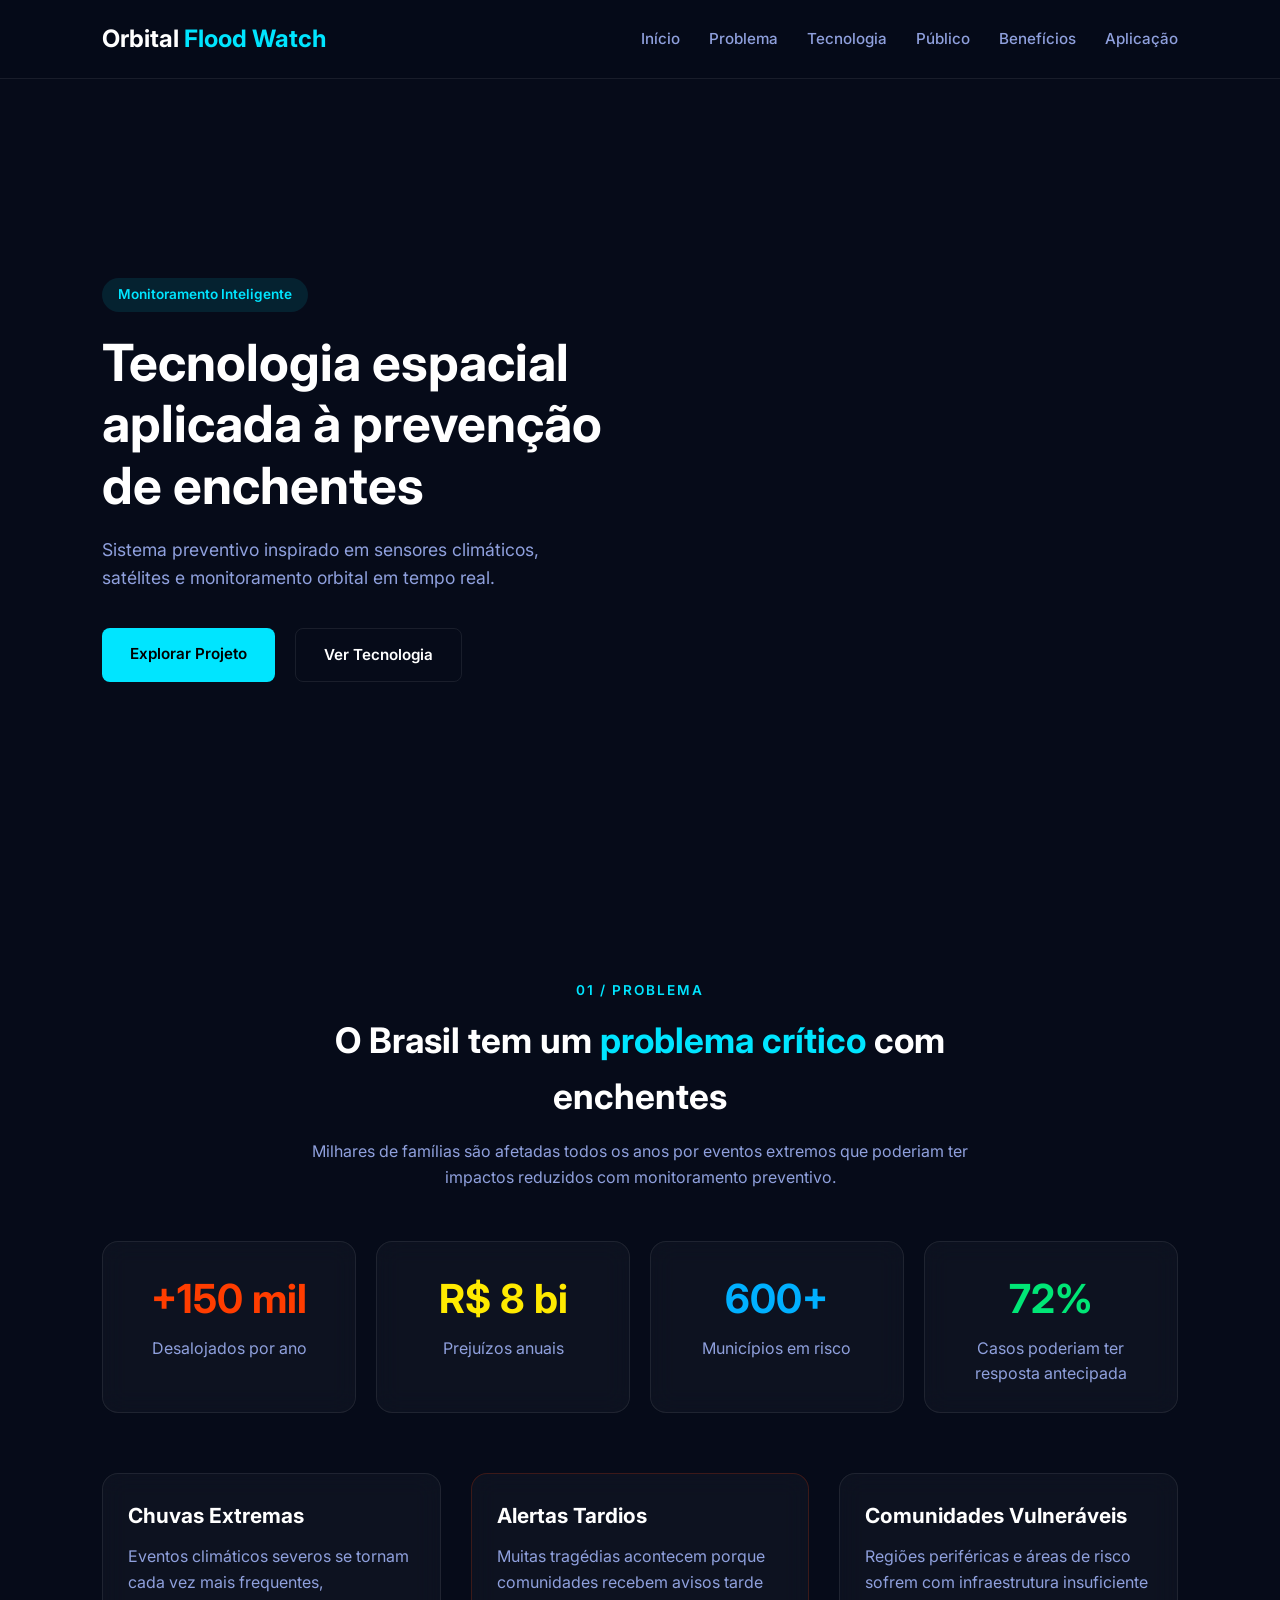
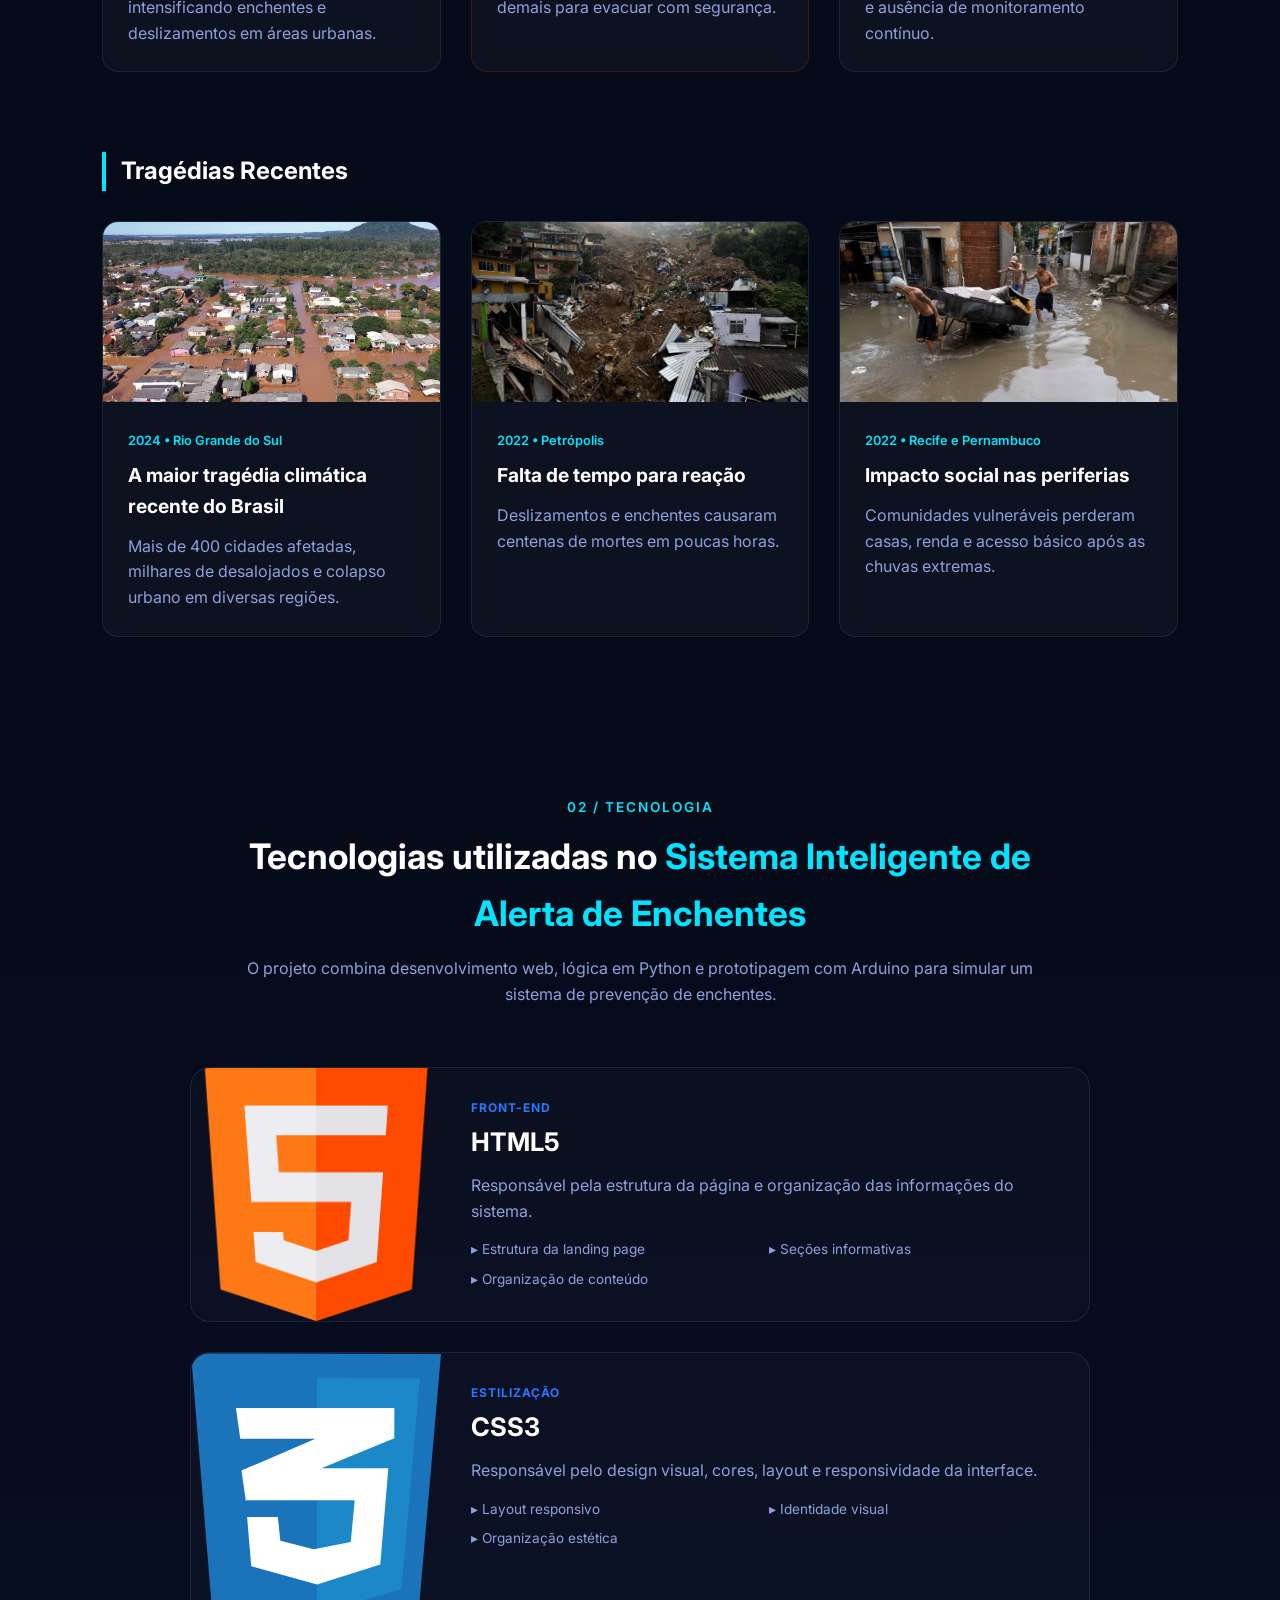
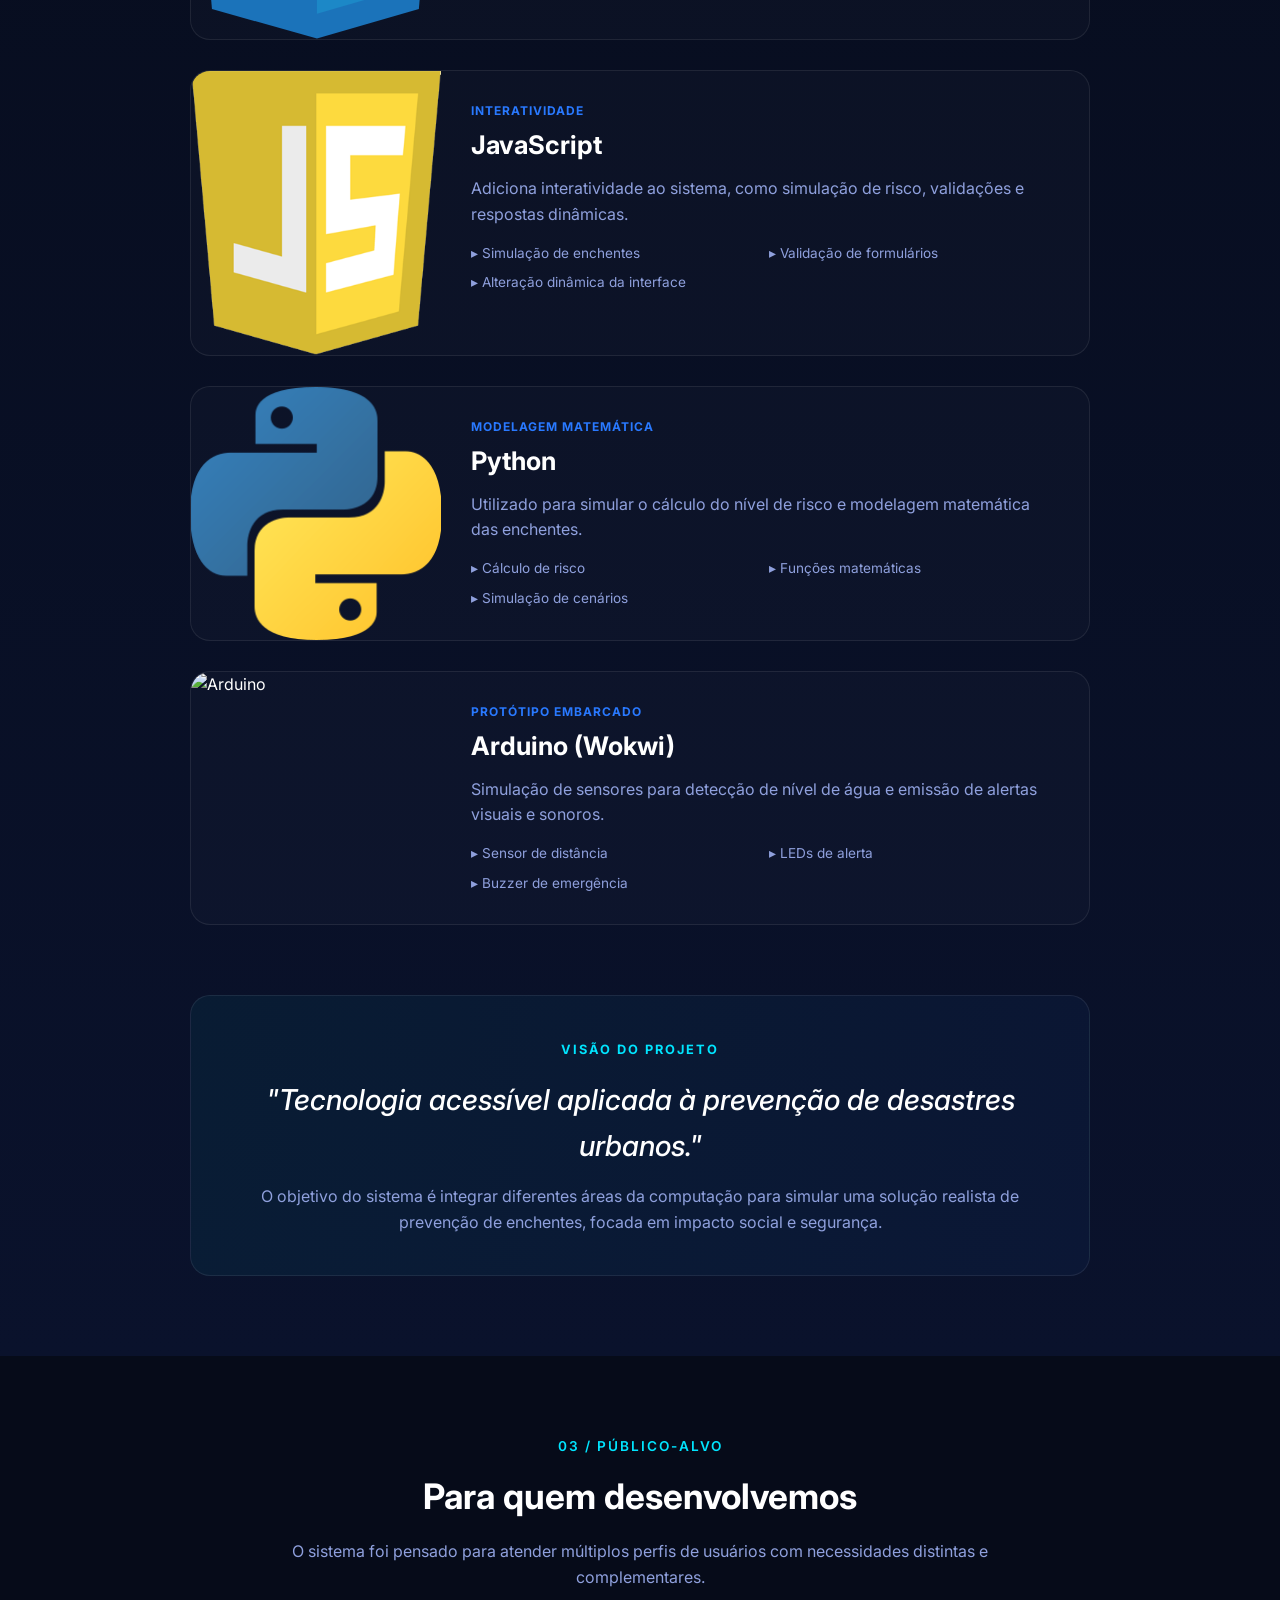
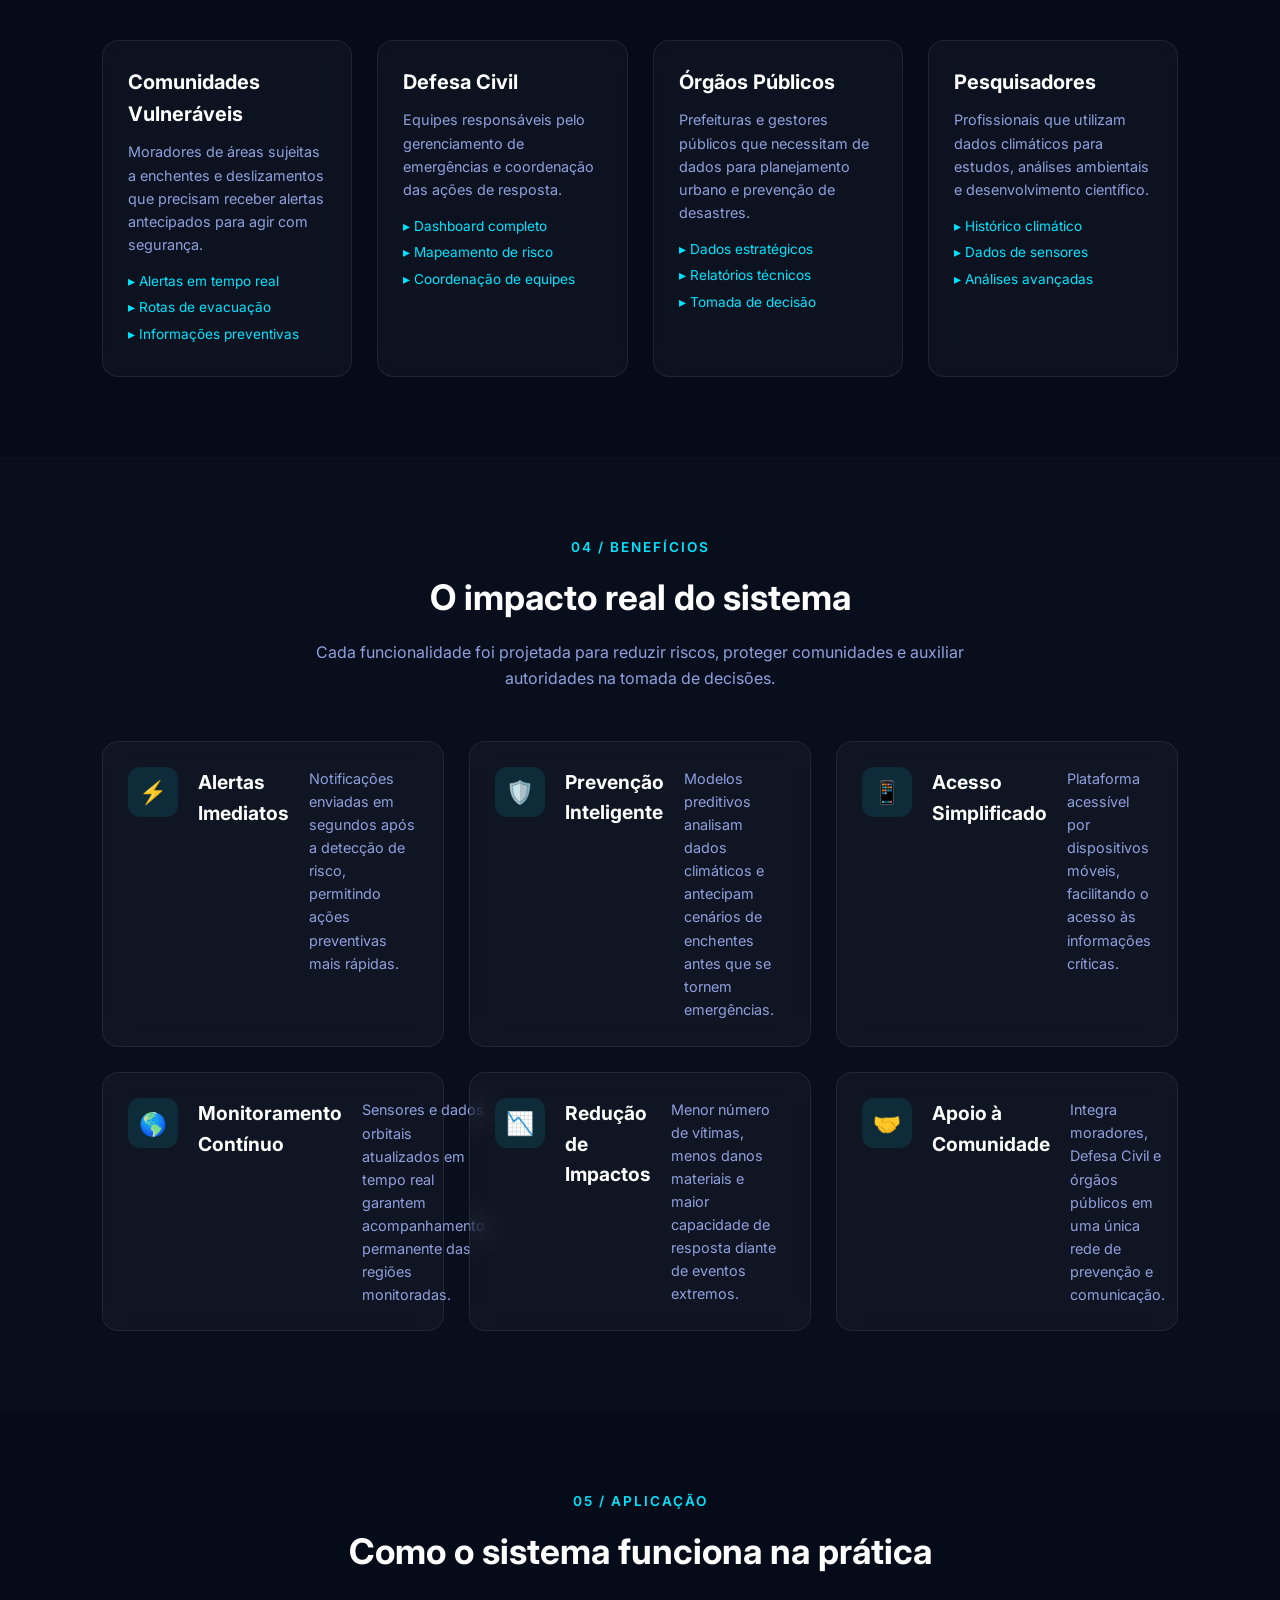
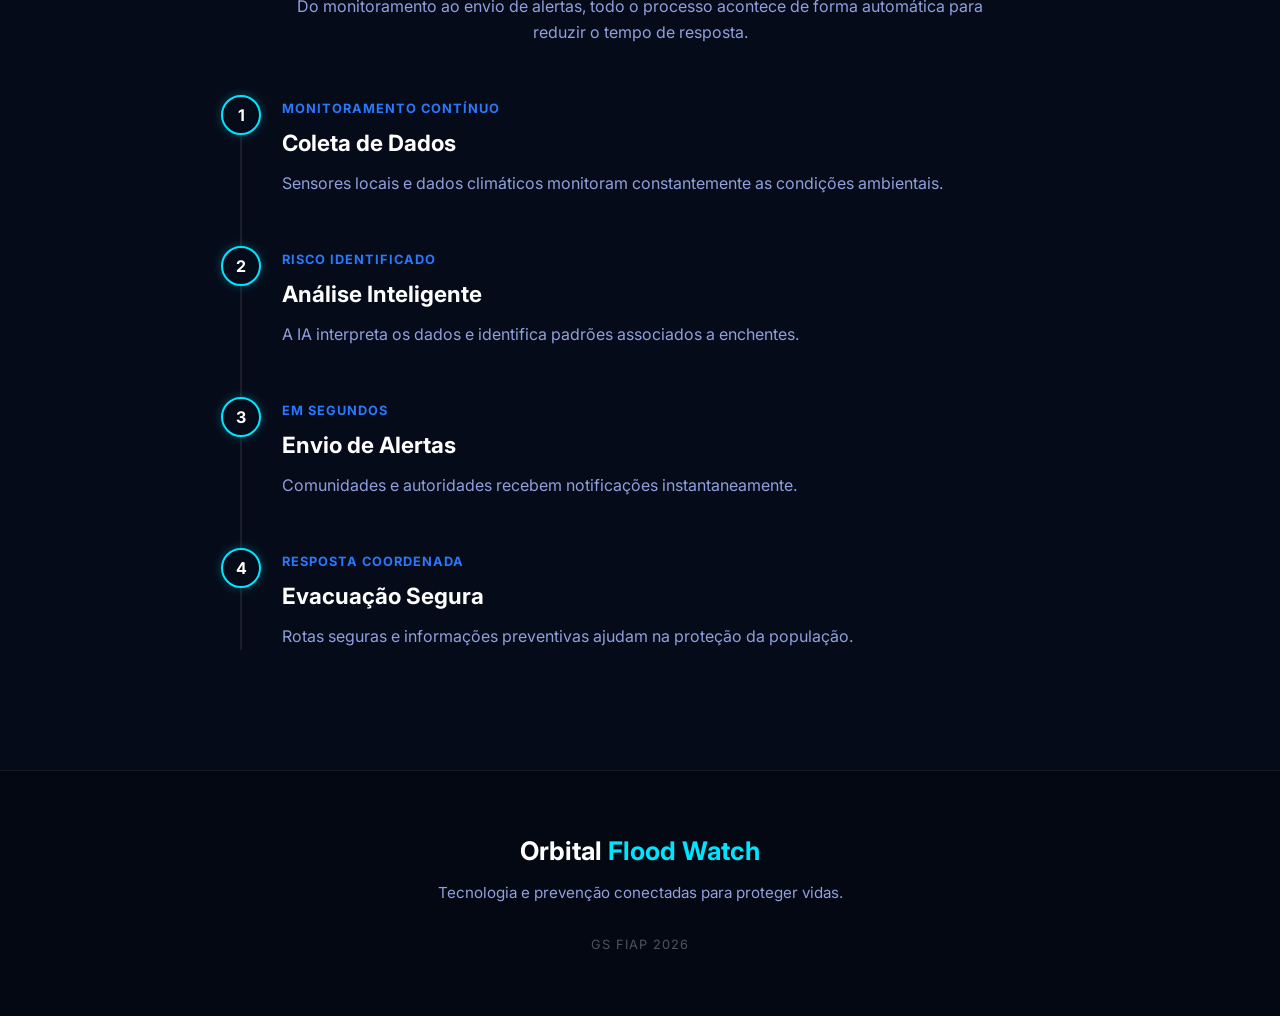
==== commit a49e0e2c: "style: alterando icones em público" ====
--- a/index.html
+++ b/index.html
@@ -233,7 +233,7 @@
 
             <div class="grid-4">
                 <div class="public-card glass-card">
-                    <span class="public-icon">🏘️</span>
+                     <i class="bx bx-community" style="font-size: 48px;"></i>
                     <h3>Comunidades Vulneráveis</h3>
                     <p>Moradores de áreas sujeitas a enchentes e deslizamentos que precisam receber alertas antecipados para agir com segurança.</p>
                     <ul>
@@ -244,7 +244,7 @@
                 </div>
 
                 <div class="public-card glass-card">
-                    <span class="public-icon">🚨</span>
+                    <i class="bx bx-siren" style="font-size: 48px;"></i>
                     <h3>Defesa Civil</h3>
                     <p>Equipes responsáveis pelo gerenciamento de emergências e coordenação das ações de resposta.</p>
                     <ul>
@@ -255,7 +255,7 @@
                 </div>
 
                 <div class="public-card glass-card">
-                    <span class="public-icon">🏛️</span>
+                    <i class="bx bx-landmark" style="font-size: 48px;"></i>
                     <h3>Órgãos Públicos</h3>
                     <p>Prefeituras e gestores públicos que necessitam de dados para planejamento urbano e prevenção de desastres.</p>
                     <ul>
@@ -266,7 +266,7 @@
                 </div>
 
                 <div class="public-card glass-card">
-                    <span class="public-icon">🔬</span>
+                    <i class="bx bx-microscope" style="font-size: 48px;"></i>
                     <h3>Pesquisadores</h3>
                     <p>Profissionais que utilizam dados climáticos para estudos, análises ambientais e desenvolvimento científico.</p>
                     <ul>
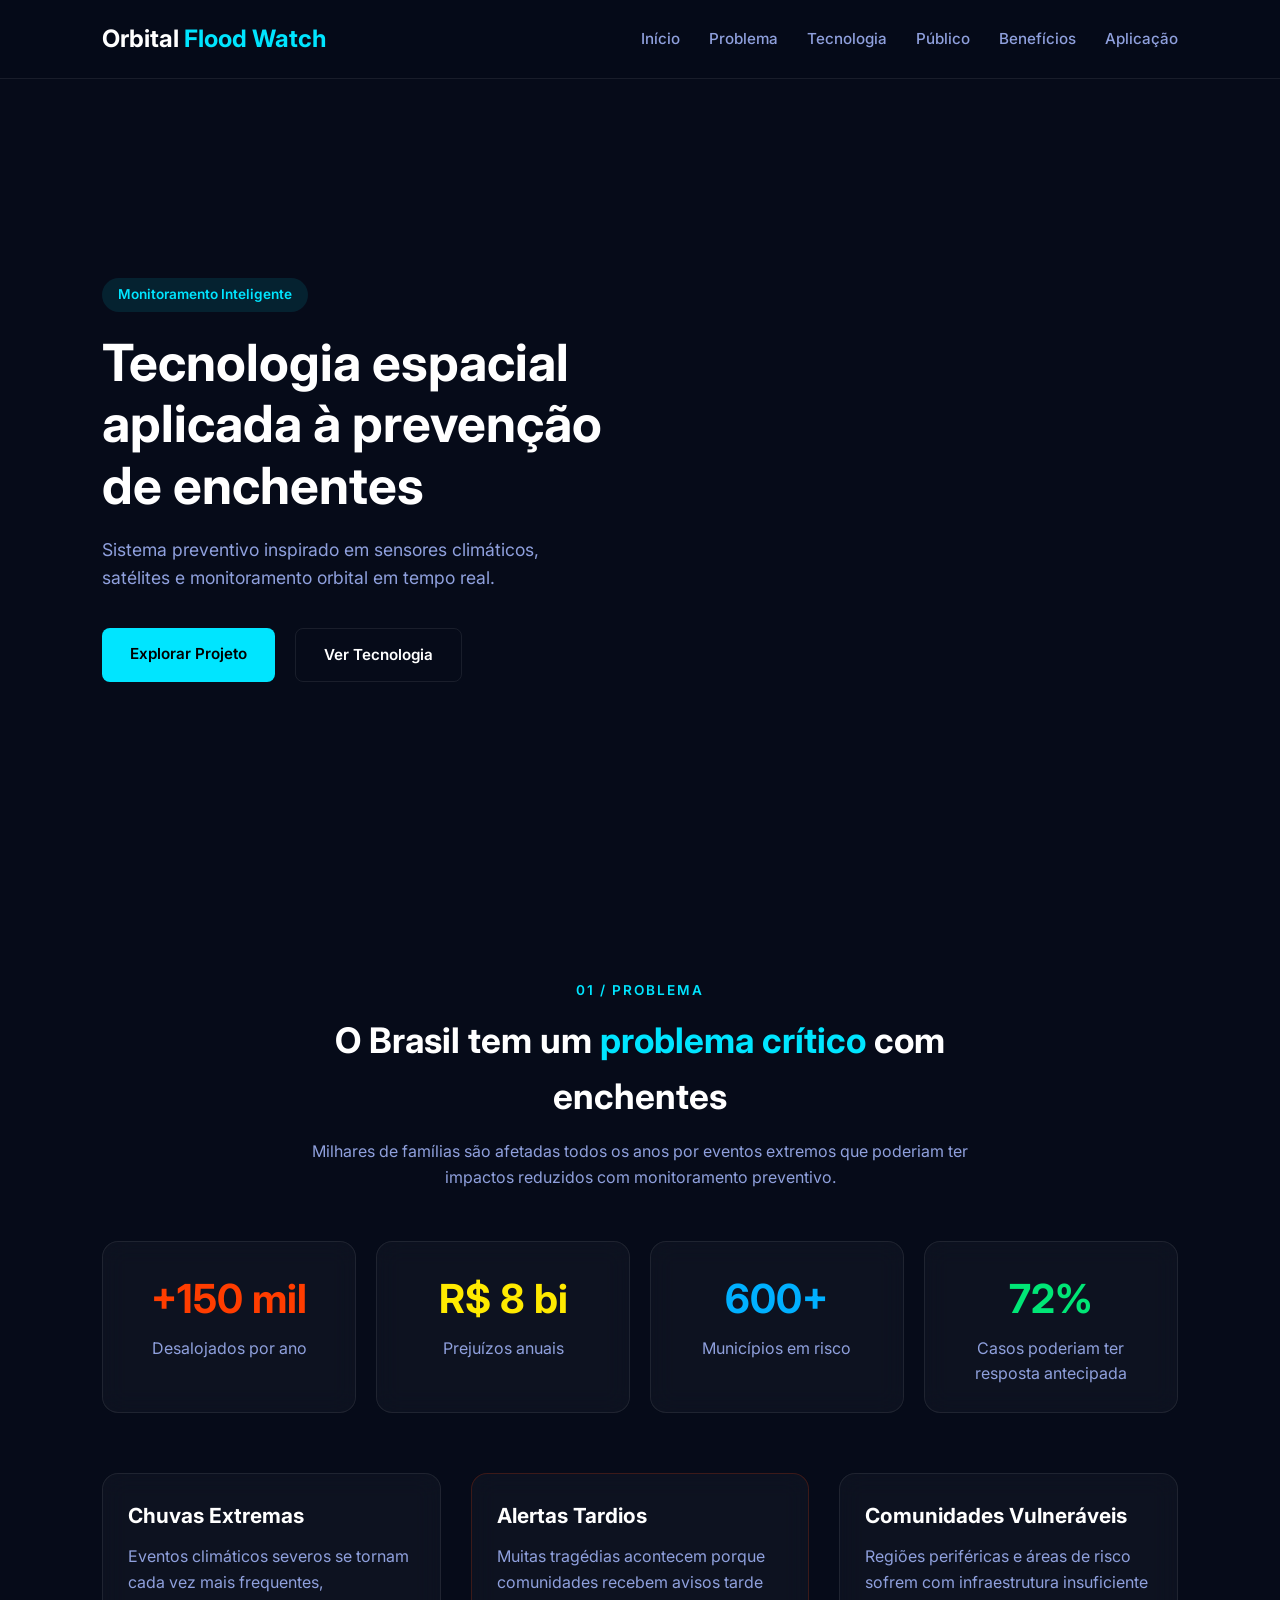
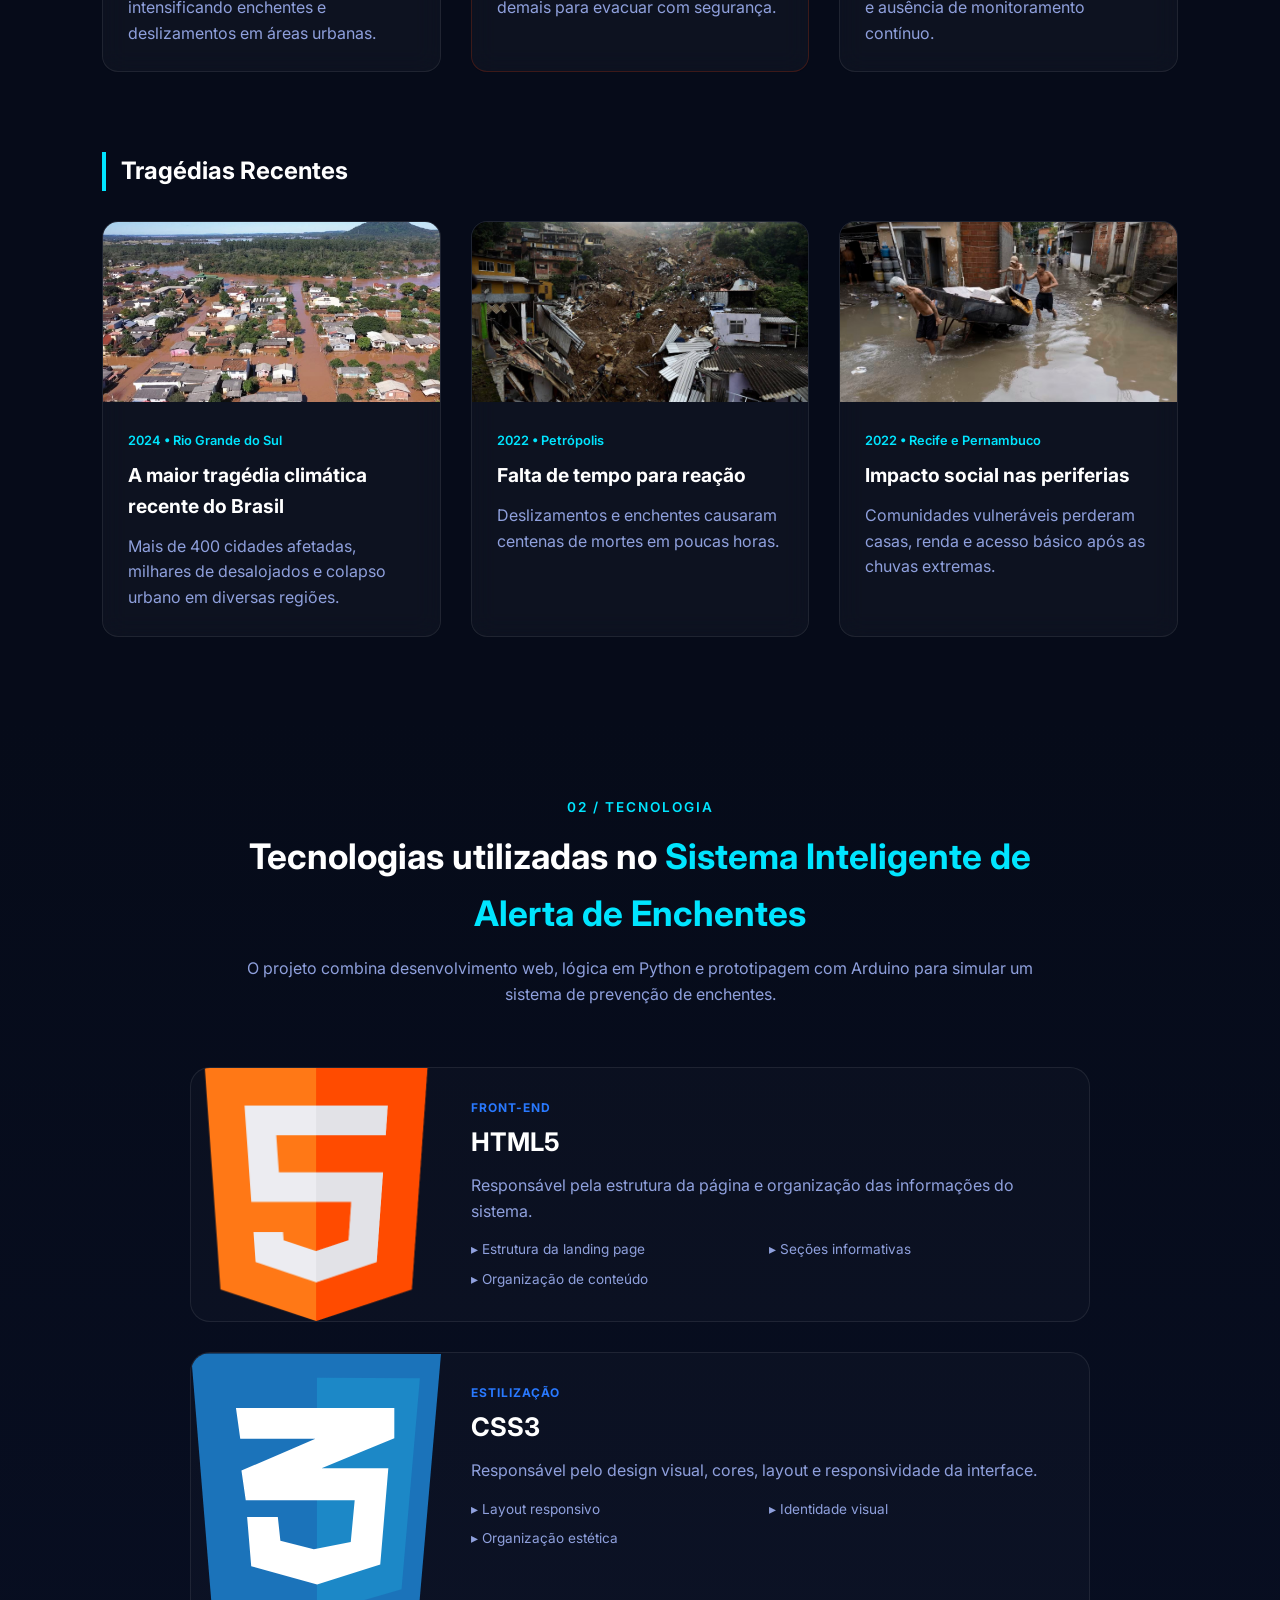
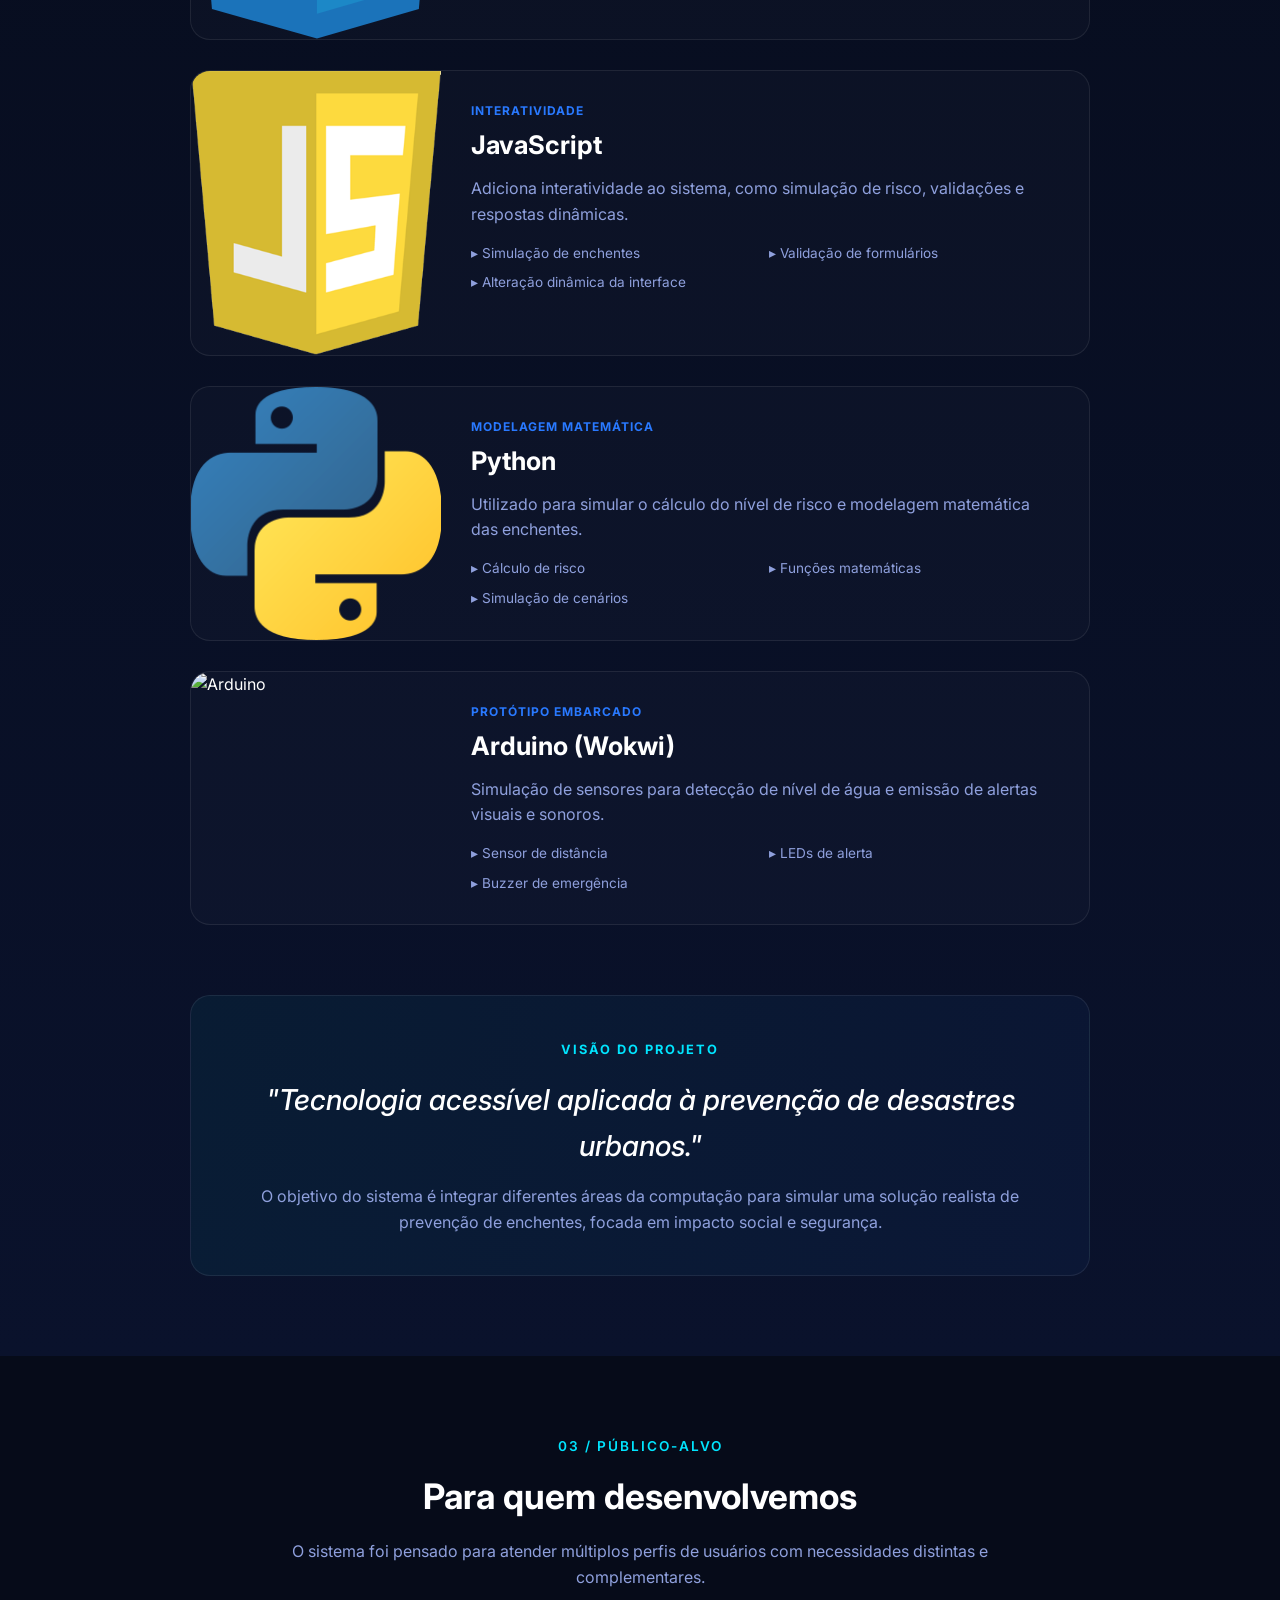
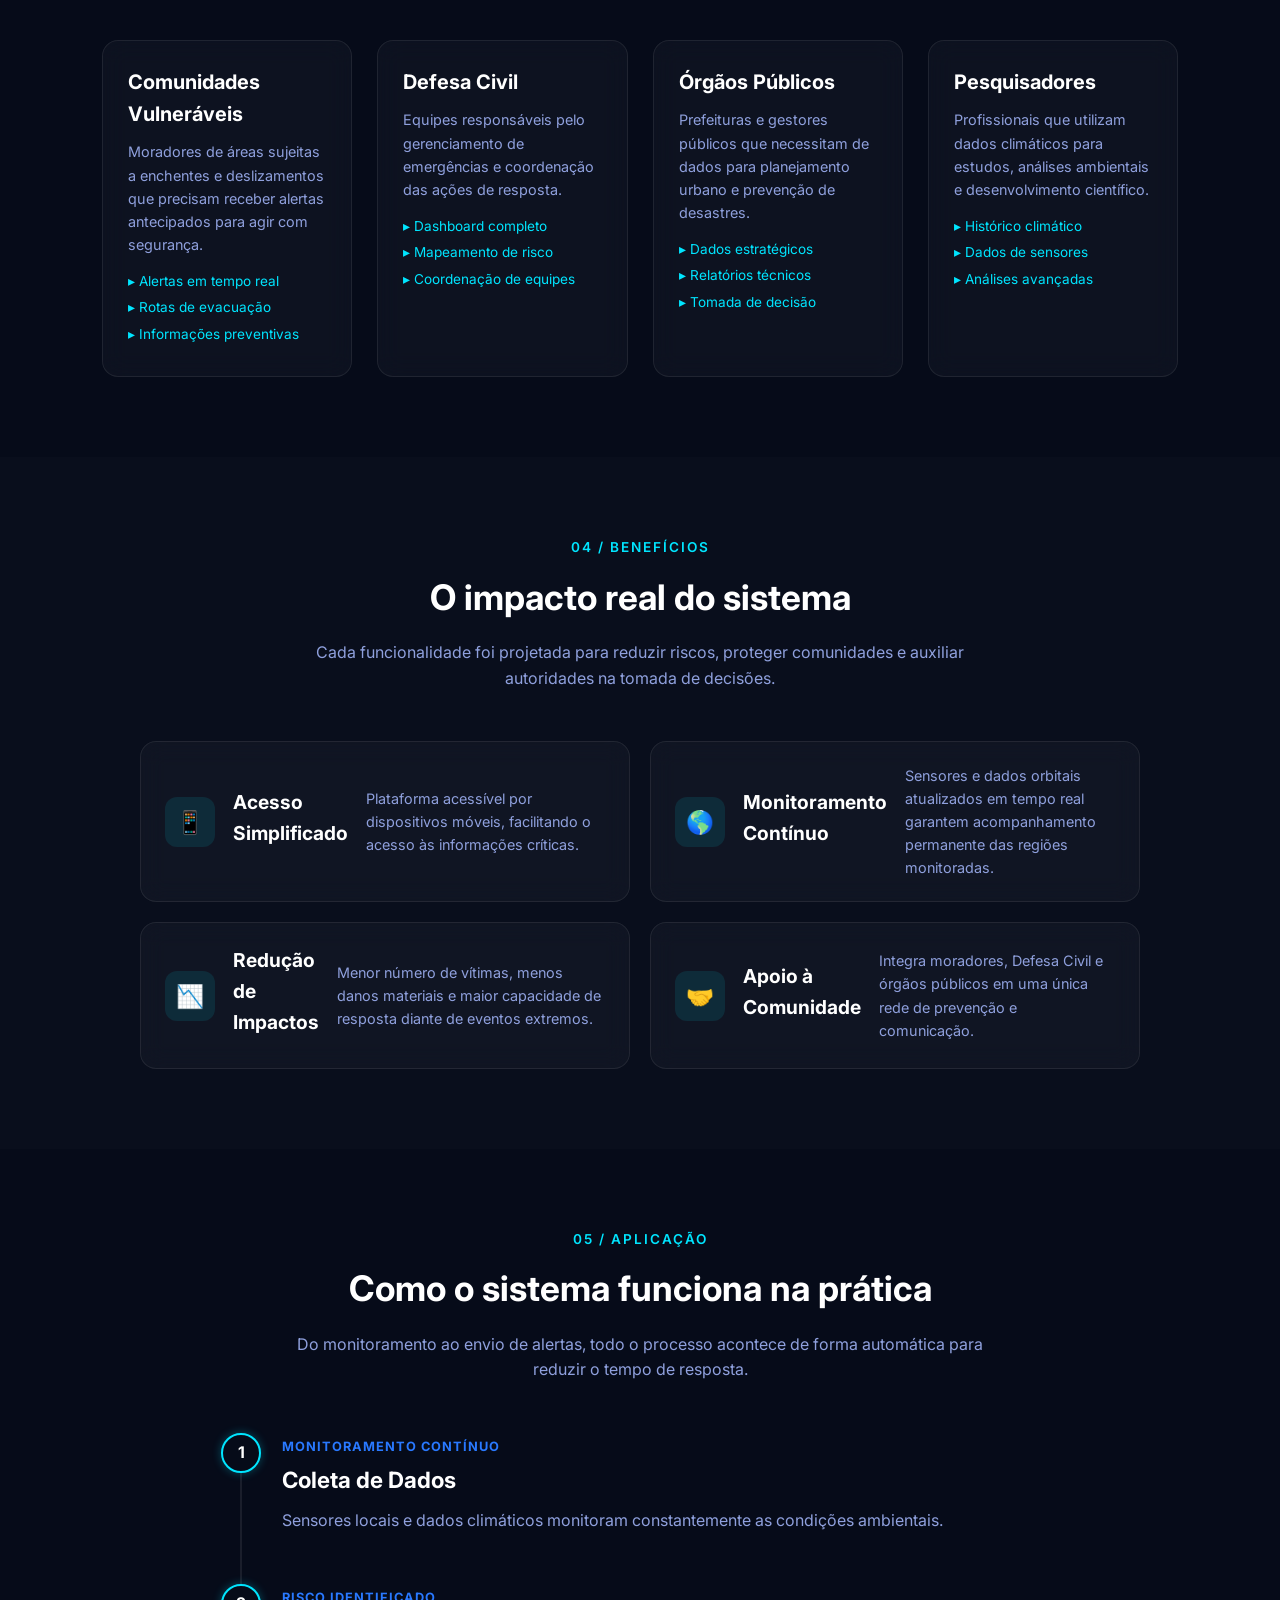
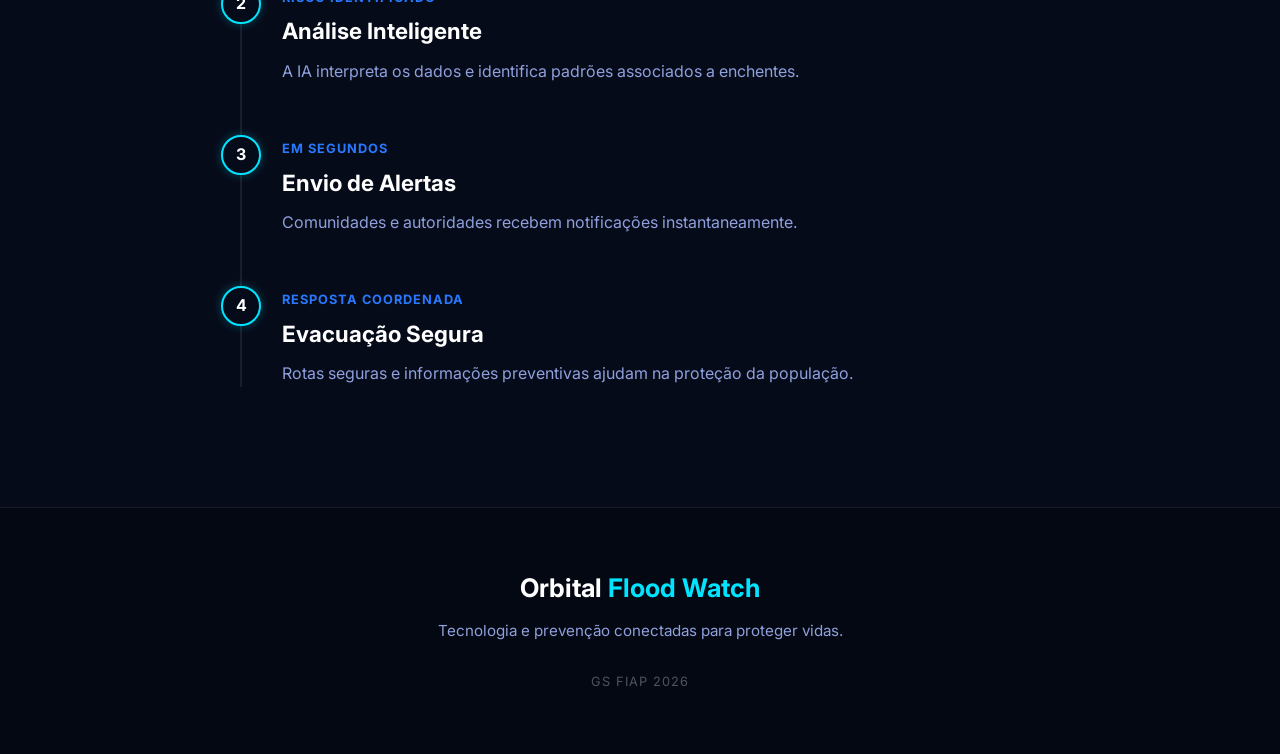
==== commit bbdb51e5: "style: alterando os cards em benefícios" ====
--- a/index.html
+++ b/index.html
@@ -266,7 +266,7 @@
                 </div>
 
                 <div class="public-card glass-card">
-                    <i class="bx bx-microscope" style="font-size: 48px;"></i>
+                    <i class="bx bx-search" style="font-size: 48px;"></i>
                     <h3>Pesquisadores</h3>
                     <p>Profissionais que utilizam dados climáticos para estudos, análises ambientais e desenvolvimento científico.</p>
                     <ul>
@@ -278,53 +278,43 @@
             </div>
         </section>
 
-        <section id="beneficios" class="benefits-section">
-
-            <div class="section-header">
-                <span class="section-tag">04 / Benefícios</span>
-                <h2>O impacto real do sistema</h2>
-                <p>Cada funcionalidade foi projetada para reduzir riscos, proteger comunidades e auxiliar autoridades na tomada de decisões.</p>
-            </div>
-
-            <div class="benefits-grid">
-                <div class="benefit-card glass-card">
-                    <span class="benefit-icon">⚡</span>
-                    <h3>Alertas Imediatos</h3>
-                    <p>Notificações enviadas em segundos após a detecção de risco, permitindo ações preventivas mais rápidas.</p>
-                </div>
-
-                <div class="benefit-card glass-card">
-                    <span class="benefit-icon">🛡️</span>
-                    <h3>Prevenção Inteligente</h3>
-                    <p>Modelos preditivos analisam dados climáticos e antecipam cenários de enchentes antes que se tornem emergências.</p>
-                </div>
-
-                <div class="benefit-card glass-card">
-                    <span class="benefit-icon">📱</span>
-                    <h3>Acesso Simplificado</h3>
-                    <p>Plataforma acessível por dispositivos móveis, facilitando o acesso às informações críticas.</p>
-                </div>
-
-                <div class="benefit-card glass-card">
-                    <span class="benefit-icon">🌎</span>
-                    <h3>Monitoramento Contínuo</h3>
-                    <p>Sensores e dados orbitais atualizados em tempo real garantem acompanhamento permanente das regiões monitoradas.</p>
-                </div>
-
-                <div class="benefit-card glass-card">
-                    <span class="benefit-icon">📉</span>
-                    <h3>Redução de Impactos</h3>
-                    <p>Menor número de vítimas, menos danos materiais e maior capacidade de resposta diante de eventos extremos.</p>
-                </div>
-
-                <div class="benefit-card glass-card">
-                    <span class="benefit-icon">🤝</span>
-                    <h3>Apoio à Comunidade</h3>
-                    <p>Integra moradores, Defesa Civil e órgãos públicos em uma única rede de prevenção e comunicação.</p>
-                </div>
-            </div>
-
-        </section>
+<section id="beneficios" class="benefits-section">
+
+    <div class="section-header">
+        <span class="section-tag">04 / Benefícios</span>
+        <h2>O impacto real do sistema</h2>
+        <p>Cada funcionalidade foi projetada para reduzir riscos, proteger comunidades e auxiliar autoridades na tomada de decisões.</p>
+    </div>
+
+    <div class="benefits-grid">
+
+        <div class="benefit-card glass-card">
+            <span class="benefit-icon">📱</span>
+            <h3>Acesso Simplificado</h3>
+            <p>Plataforma acessível por dispositivos móveis, facilitando o acesso às informações críticas.</p>
+        </div>
+
+        <div class="benefit-card glass-card">
+            <span class="benefit-icon">🌎</span>
+            <h3>Monitoramento Contínuo</h3>
+            <p>Sensores e dados orbitais atualizados em tempo real garantem acompanhamento permanente das regiões monitoradas.</p>
+        </div>
+
+        <div class="benefit-card glass-card">
+            <span class="benefit-icon">📉</span>
+            <h3>Redução de Impactos</h3>
+            <p>Menor número de vítimas, menos danos materiais e maior capacidade de resposta diante de eventos extremos.</p>
+        </div>
+
+        <div class="benefit-card glass-card">
+            <span class="benefit-icon">🤝</span>
+            <h3>Apoio à Comunidade</h3>
+            <p>Integra moradores, Defesa Civil e órgãos públicos em uma única rede de prevenção e comunicação.</p>
+        </div>
+
+    </div>
+
+</section>
 
         <section id="aplicacao" class="application-section">
 
--- a/src/css/style.css
+++ b/src/css/style.css
@@ -514,14 +514,21 @@
 
 .benefits-grid {
     display: grid;
-    grid-template-columns: repeat(auto-fit, minmax(320px, 1fr));
-    gap: 25px;
+    grid-template-columns: repeat(2, 1fr);
+    gap: 20px;
+    max-width: 1000px;
+    margin: 0 auto;
 }
 
 .benefit-card {
     display: flex;
-    align-items: flex-start;
-    gap: 20px;
+    align-items: center;
+    gap: 18px;
+
+    padding: 22px 24px;
+    min-height: 110px;
+
+    border-radius: 16px;
 }
 
 .benefit-icon {
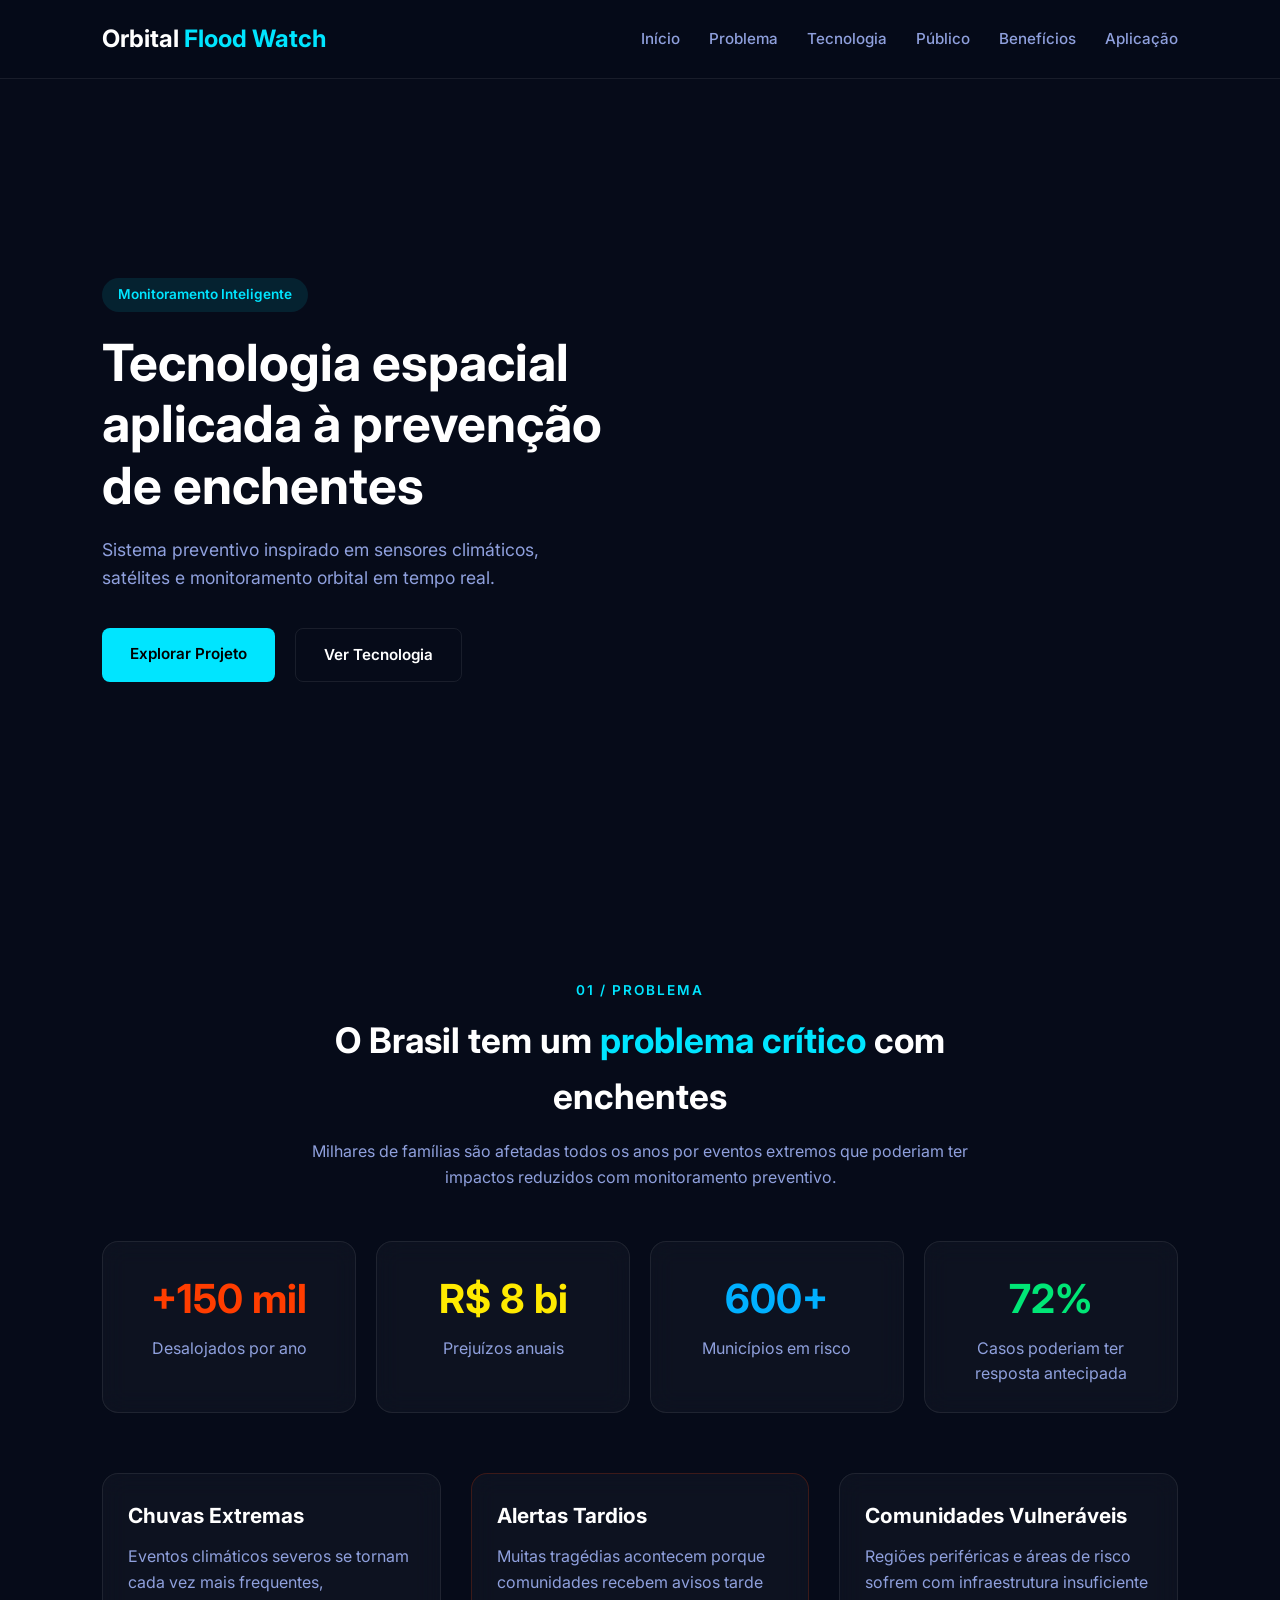
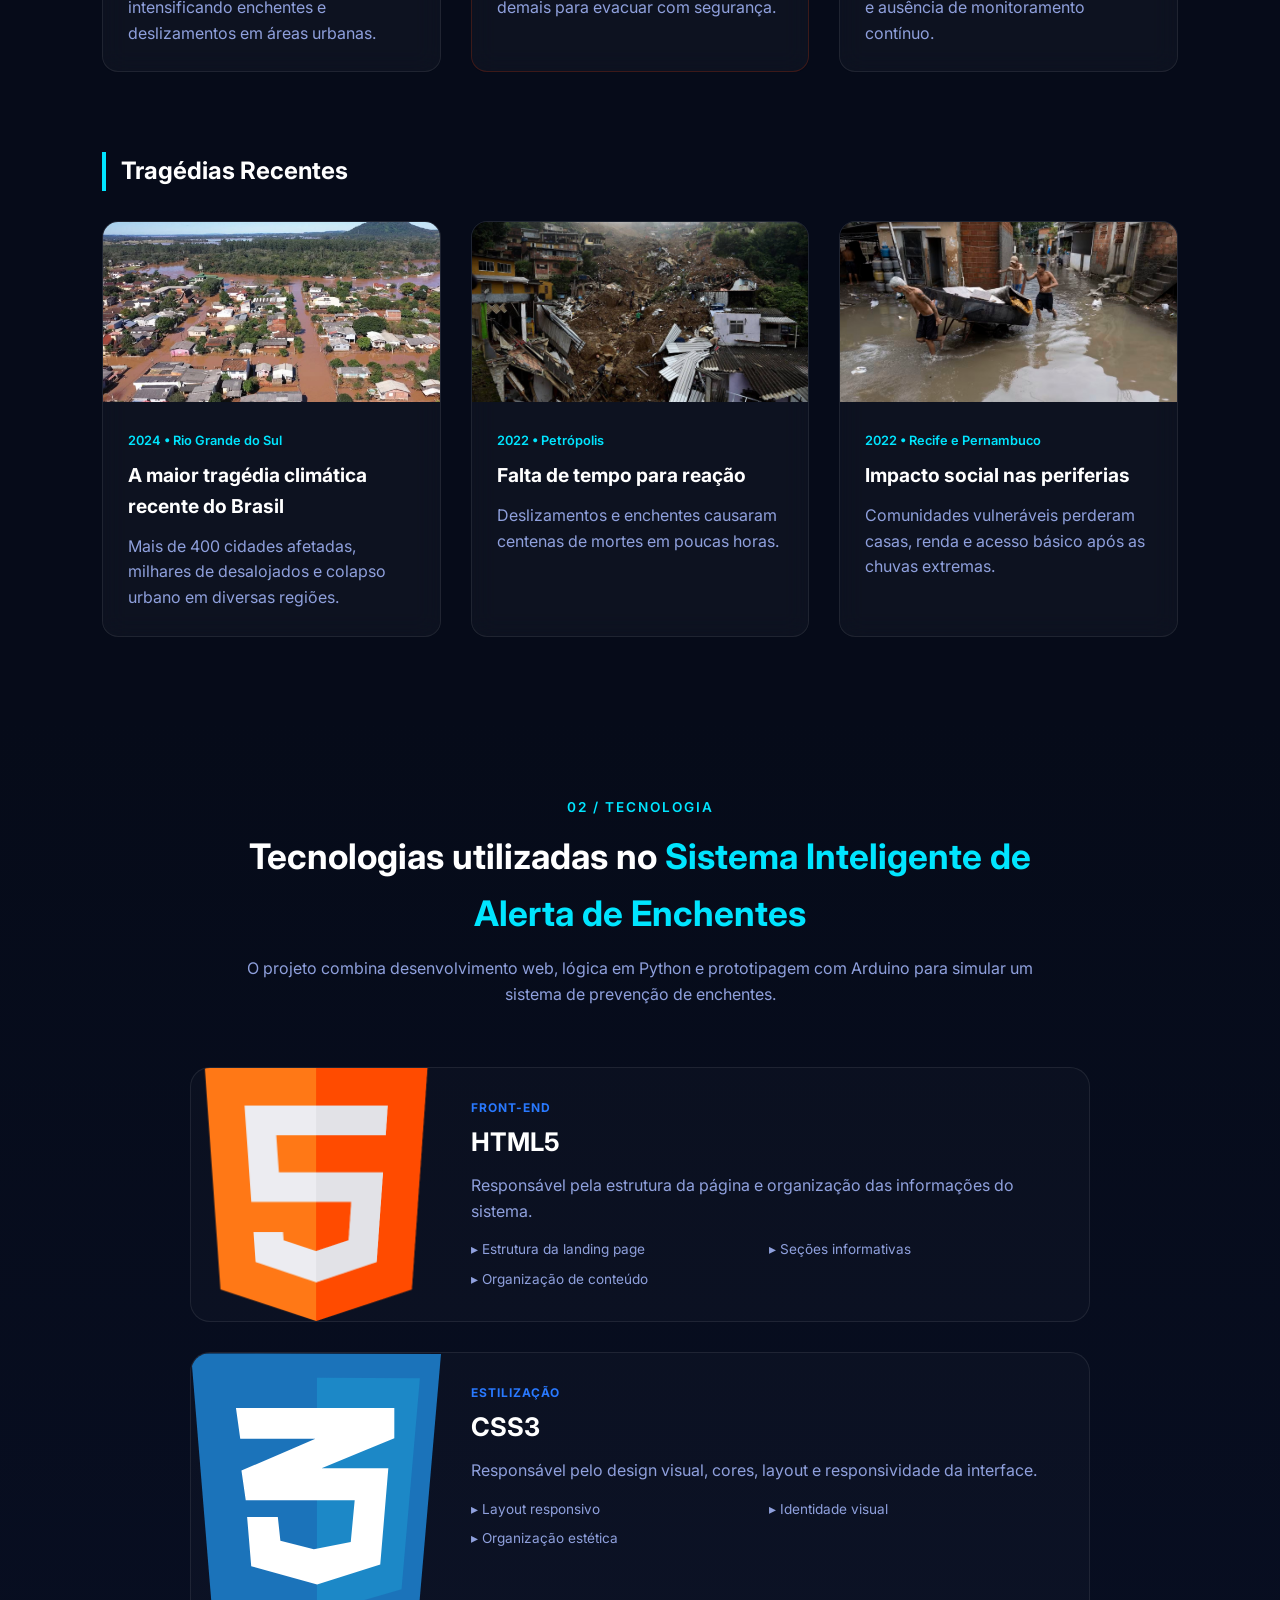
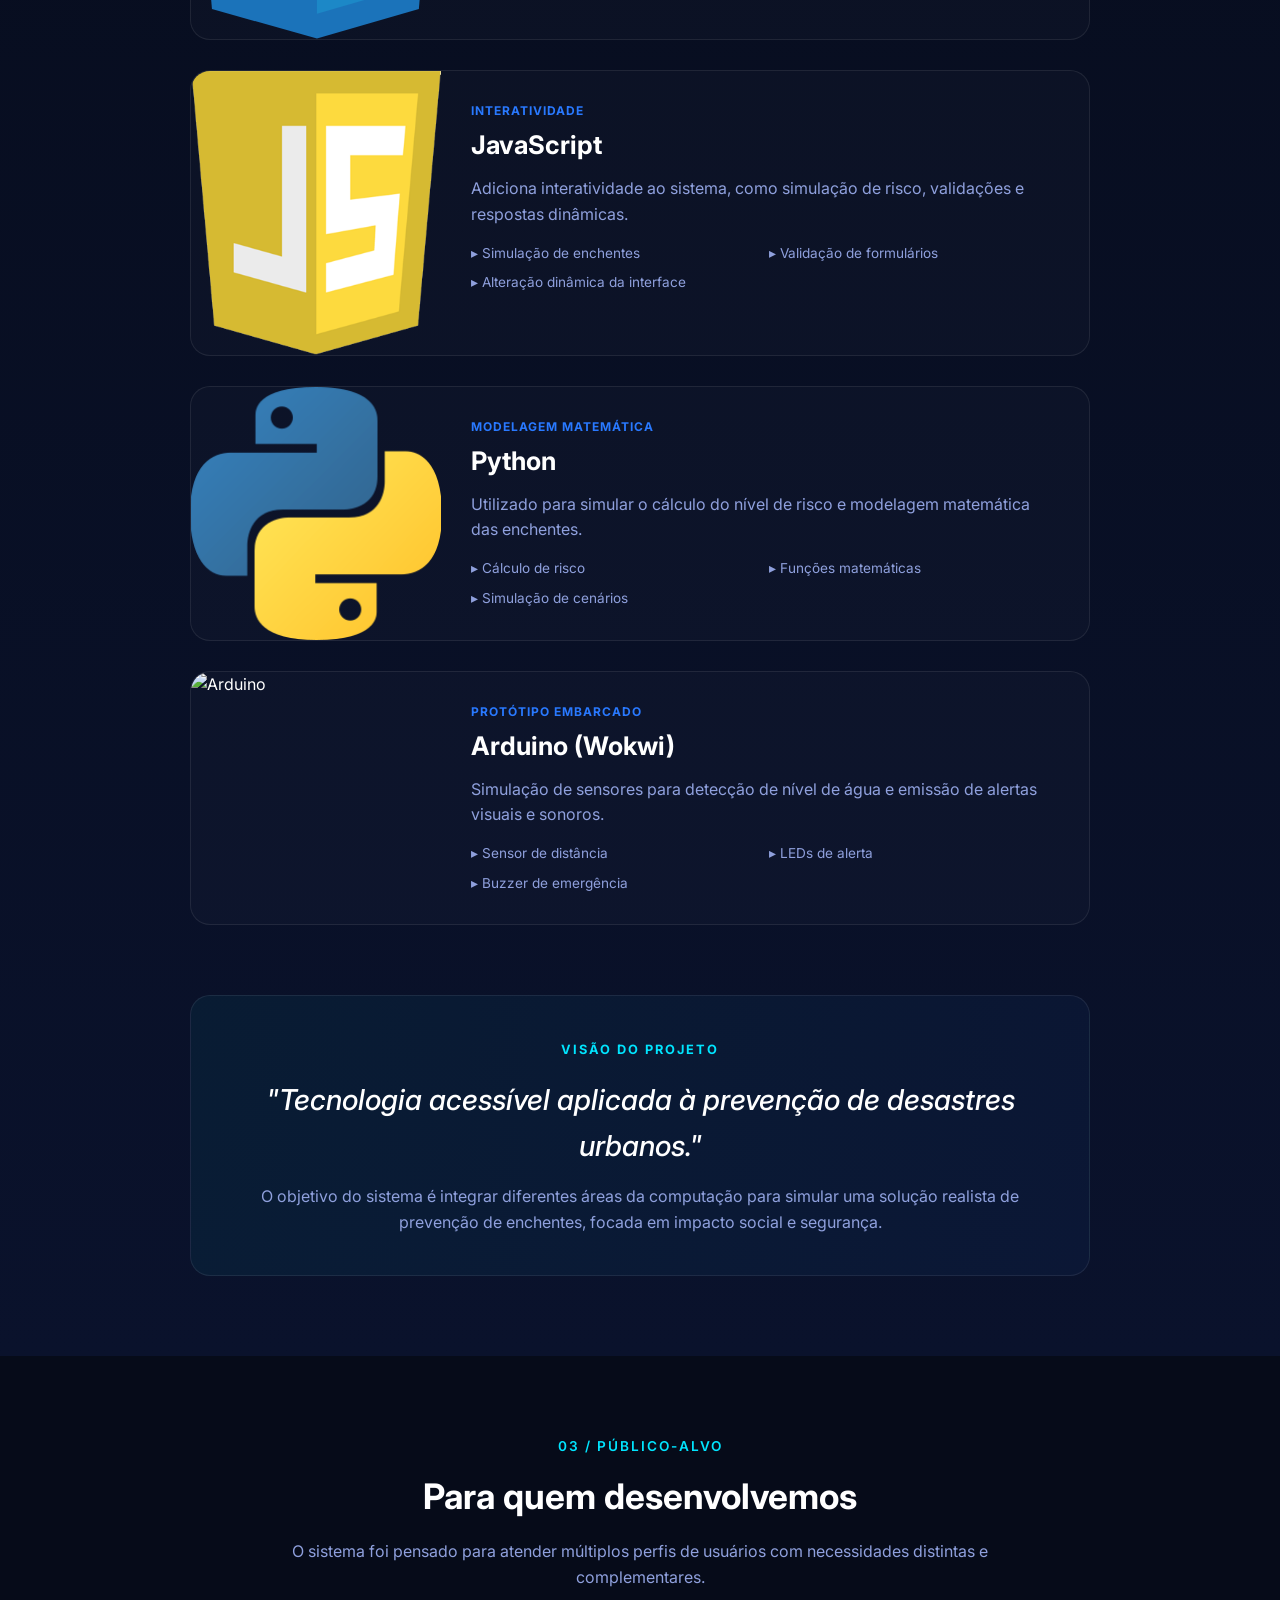
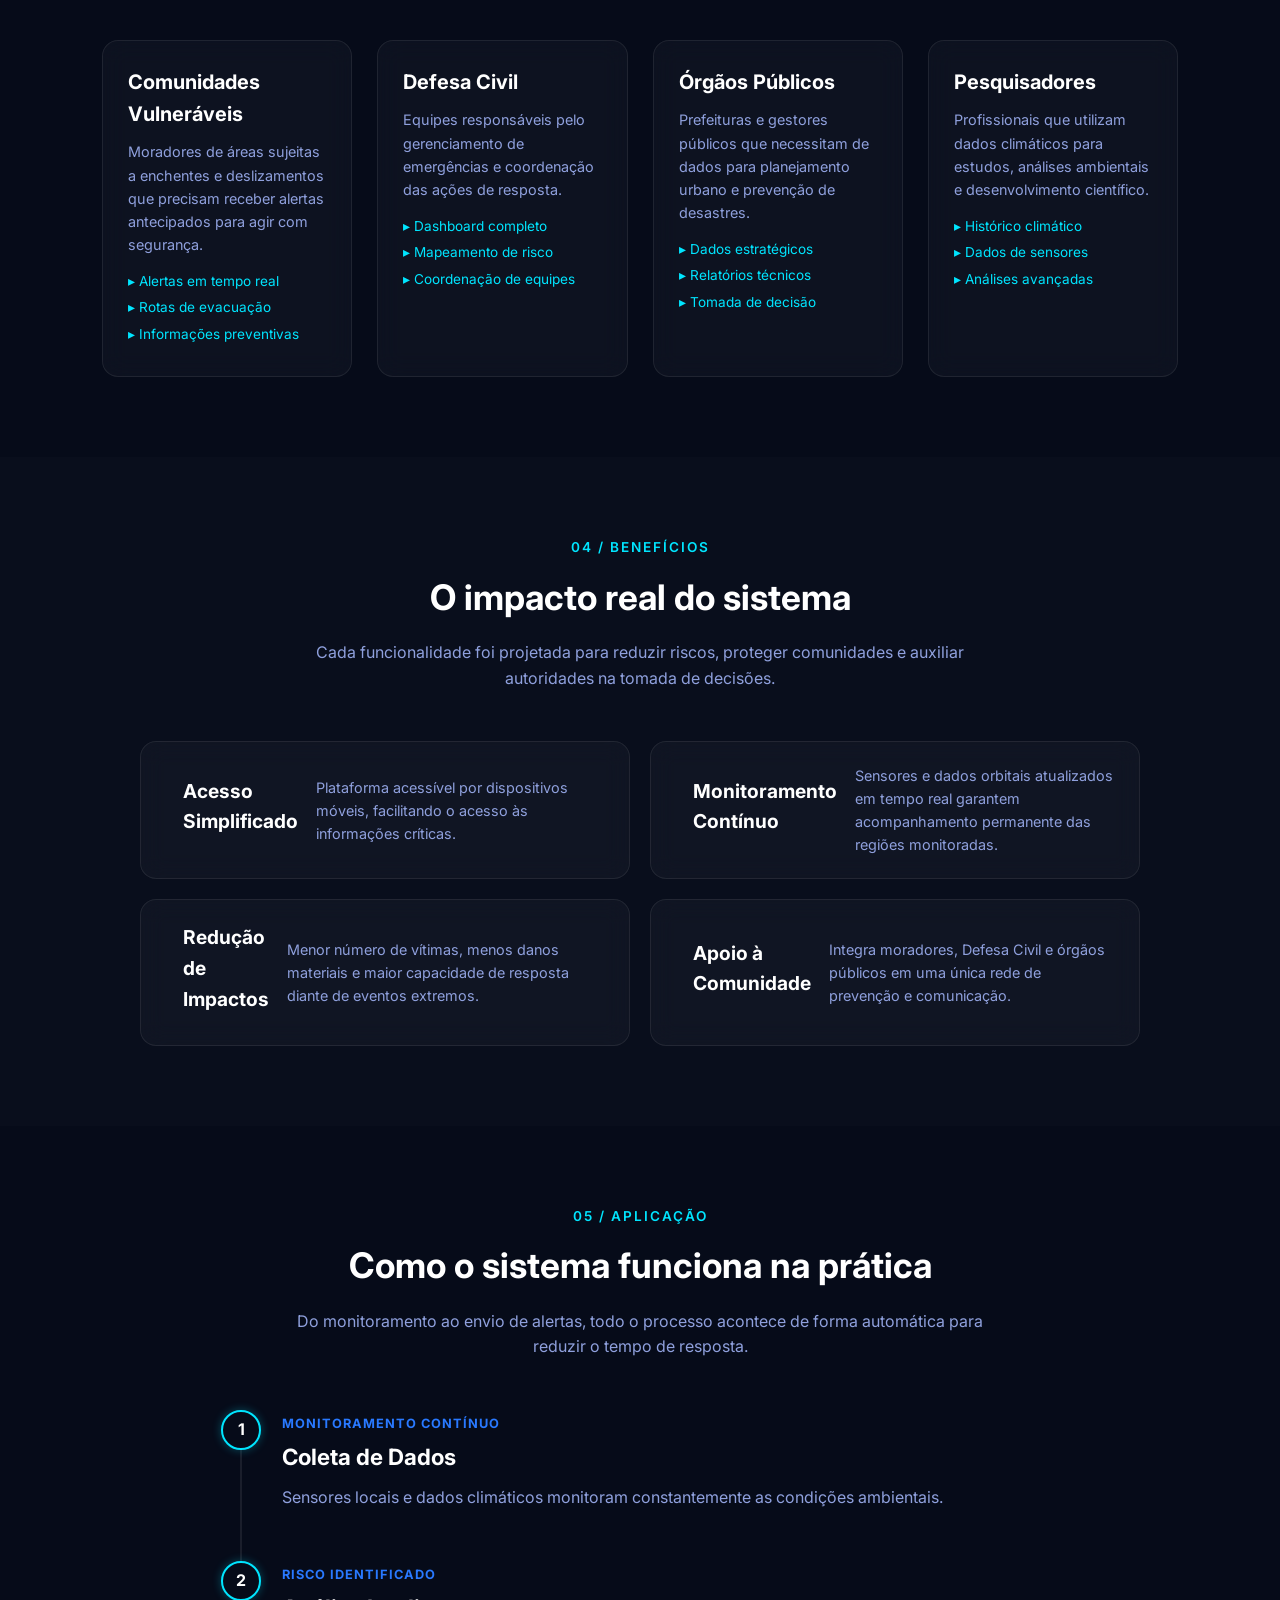
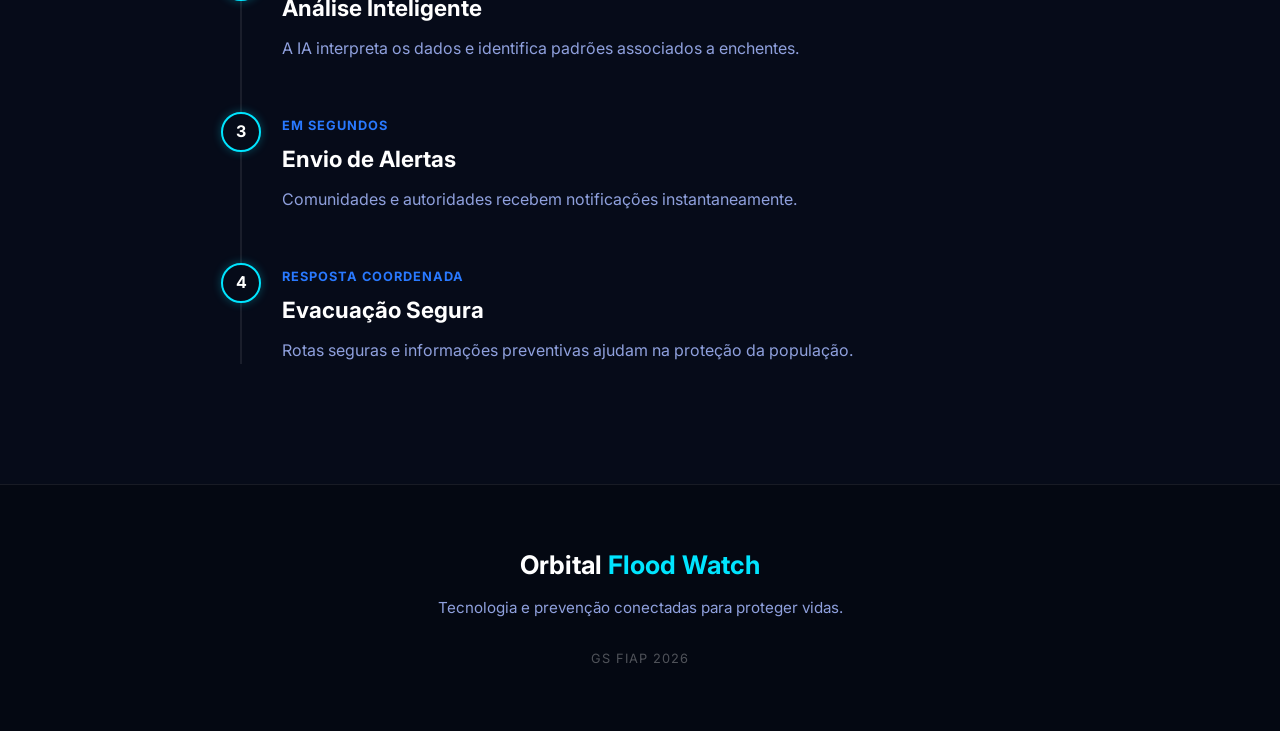
==== commit bcd49f3c: "style: alterando icones em benefícios" ====
--- a/index.html
+++ b/index.html
@@ -289,25 +289,25 @@
     <div class="benefits-grid">
 
         <div class="benefit-card glass-card">
-            <span class="benefit-icon">📱</span>
+            <i class="bx bx-mobile-ring" style="font-size: 48px;"></i>
             <h3>Acesso Simplificado</h3>
             <p>Plataforma acessível por dispositivos móveis, facilitando o acesso às informações críticas.</p>
         </div>
 
         <div class="benefit-card glass-card">
-            <span class="benefit-icon">🌎</span>
+            <i class="bx bx-globe-americas" style="font-size: 48px;"></i>
             <h3>Monitoramento Contínuo</h3>
             <p>Sensores e dados orbitais atualizados em tempo real garantem acompanhamento permanente das regiões monitoradas.</p>
         </div>
 
         <div class="benefit-card glass-card">
-            <span class="benefit-icon">📉</span>
+            <i class="bx bx-trending-down" style="font-size: 48px;"></i>
             <h3>Redução de Impactos</h3>
             <p>Menor número de vítimas, menos danos materiais e maior capacidade de resposta diante de eventos extremos.</p>
         </div>
 
         <div class="benefit-card glass-card">
-            <span class="benefit-icon">🤝</span>
+            <i class="bx bx-handshake" style="font-size: 48px;"></i>
             <h3>Apoio à Comunidade</h3>
             <p>Integra moradores, Defesa Civil e órgãos públicos em uma única rede de prevenção e comunicação.</p>
         </div>
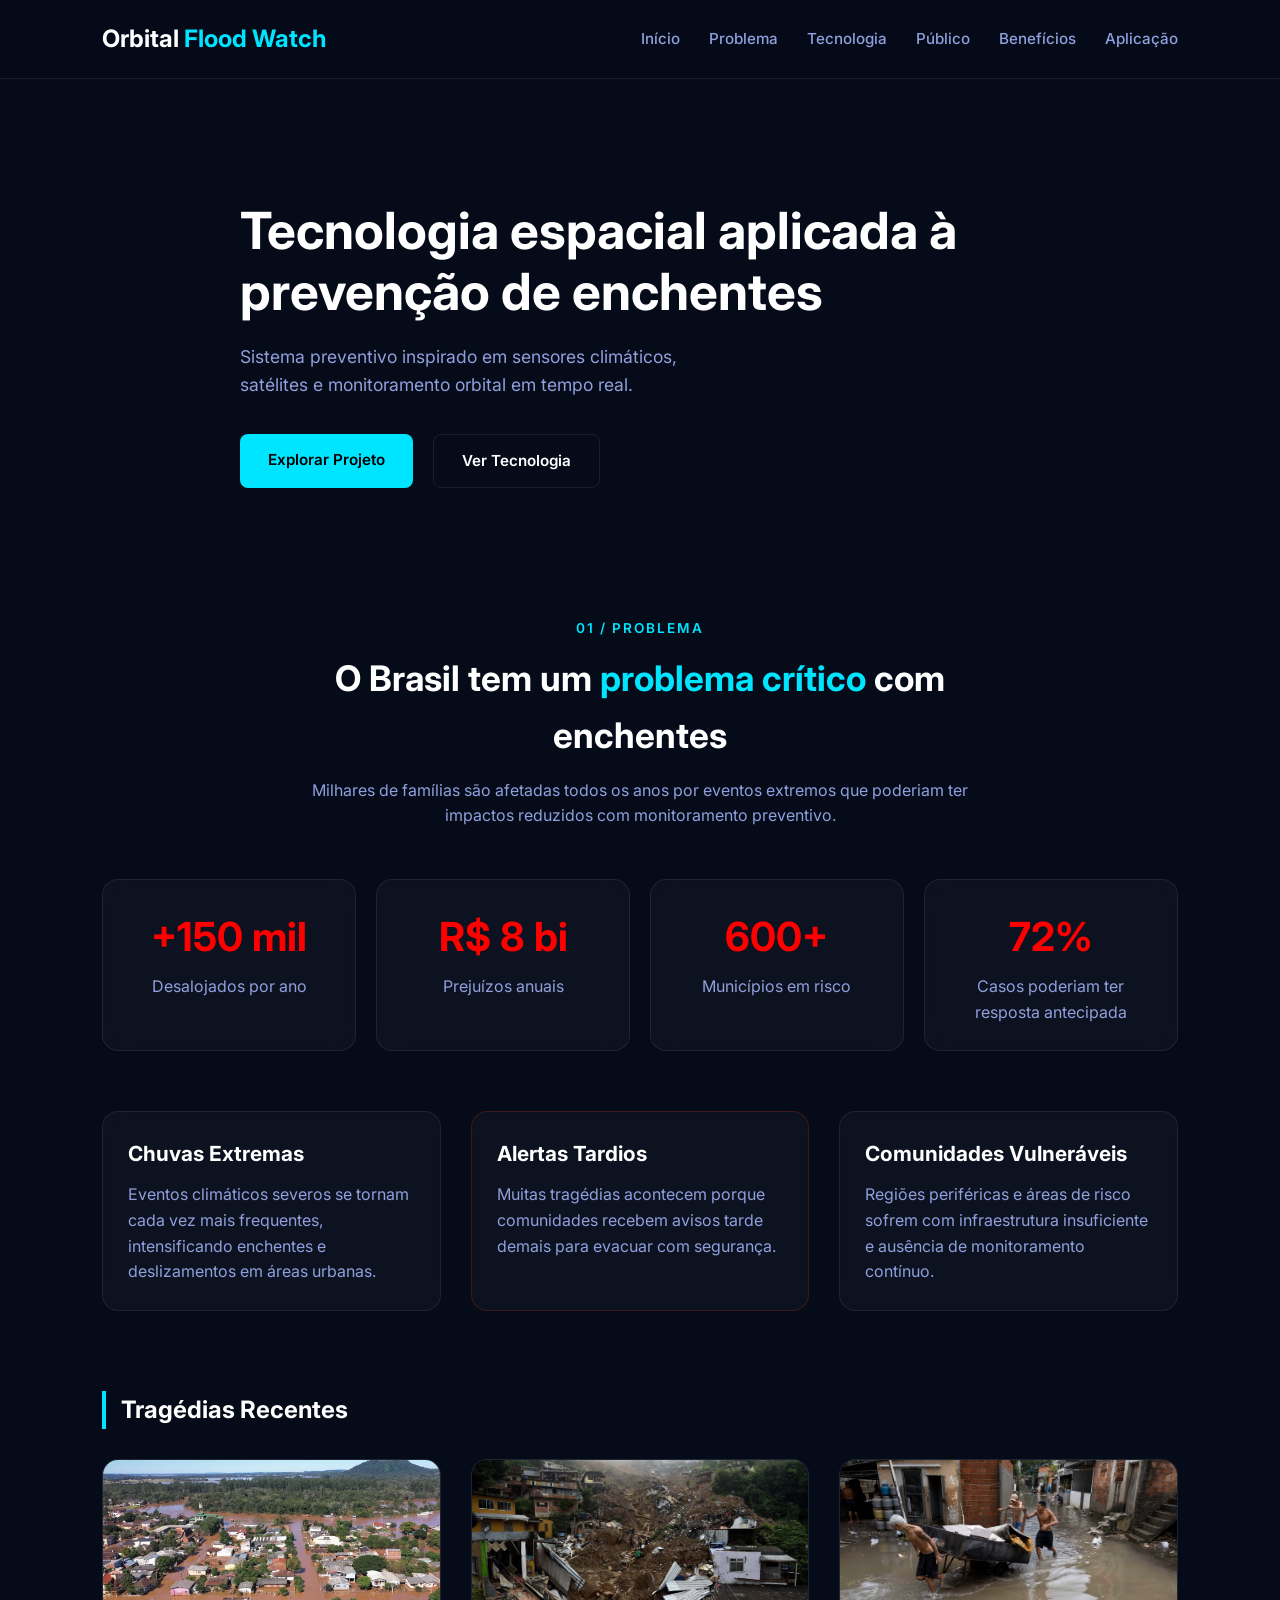
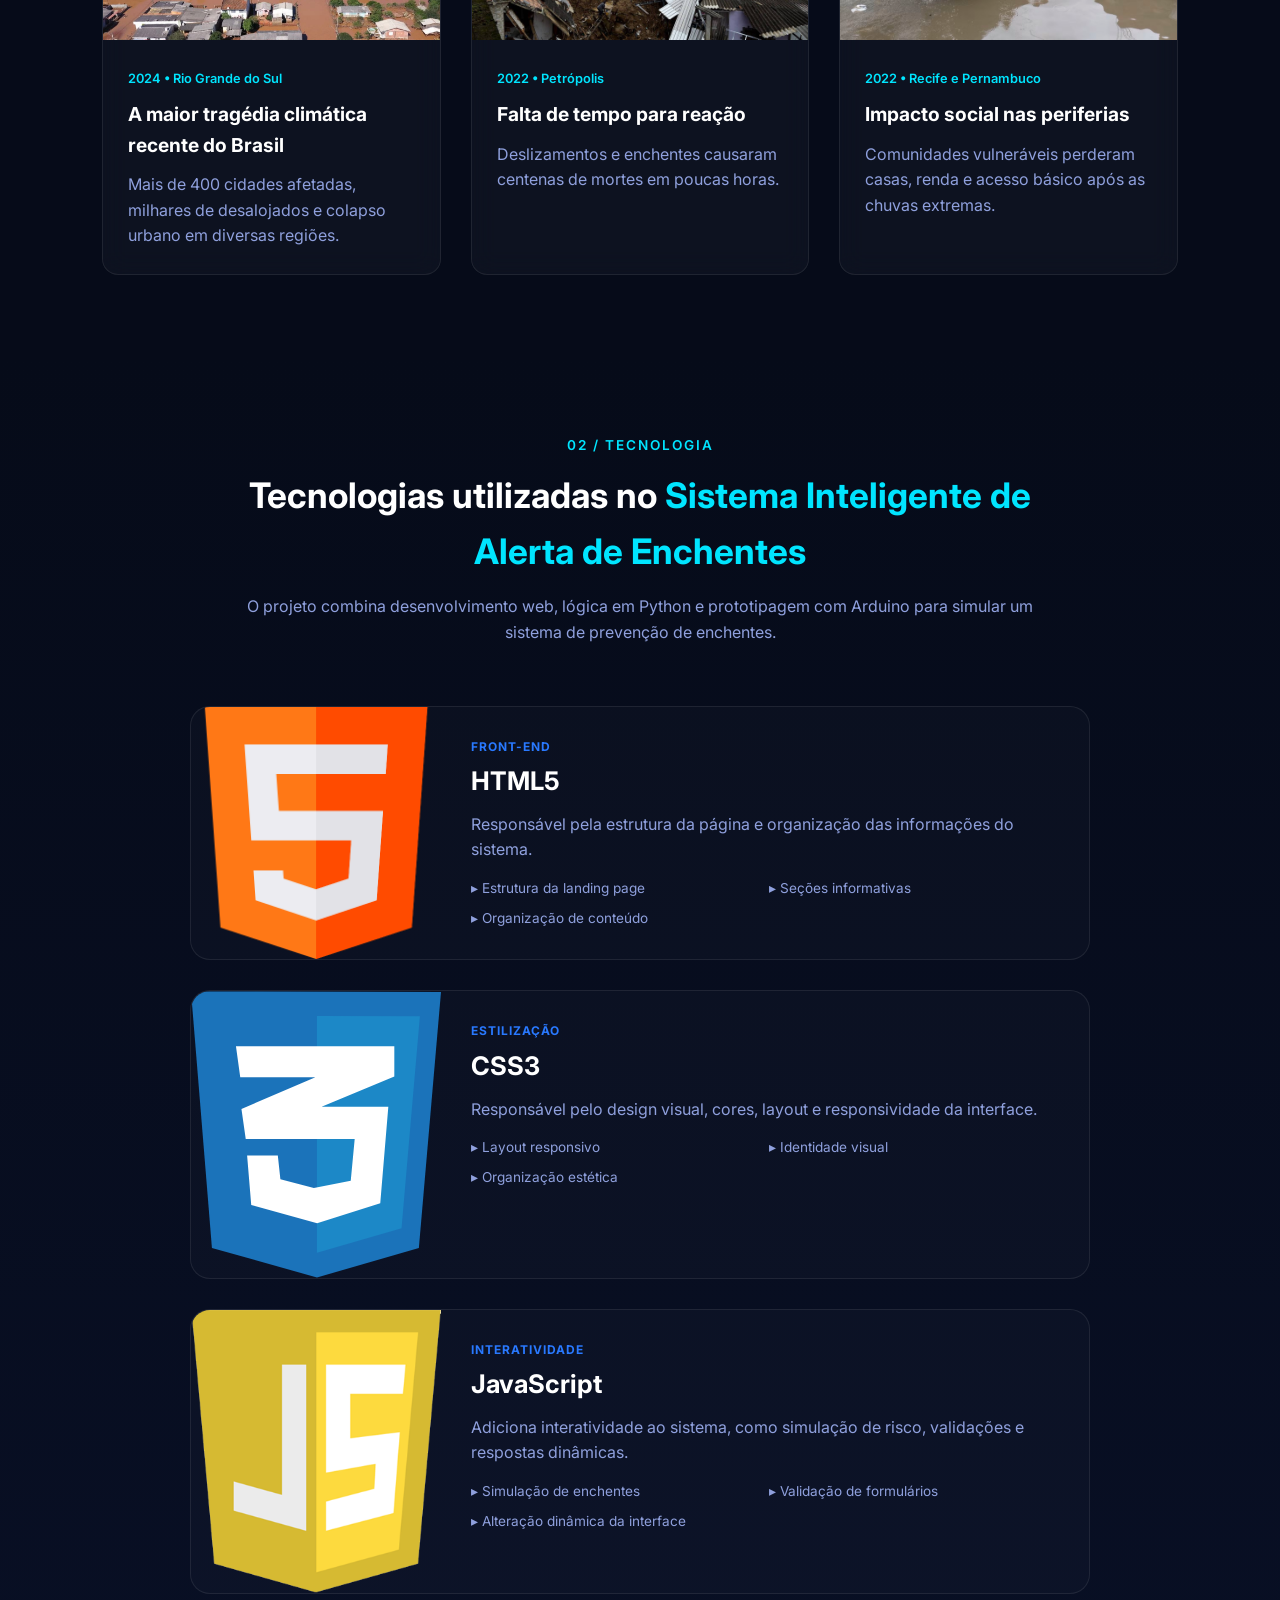
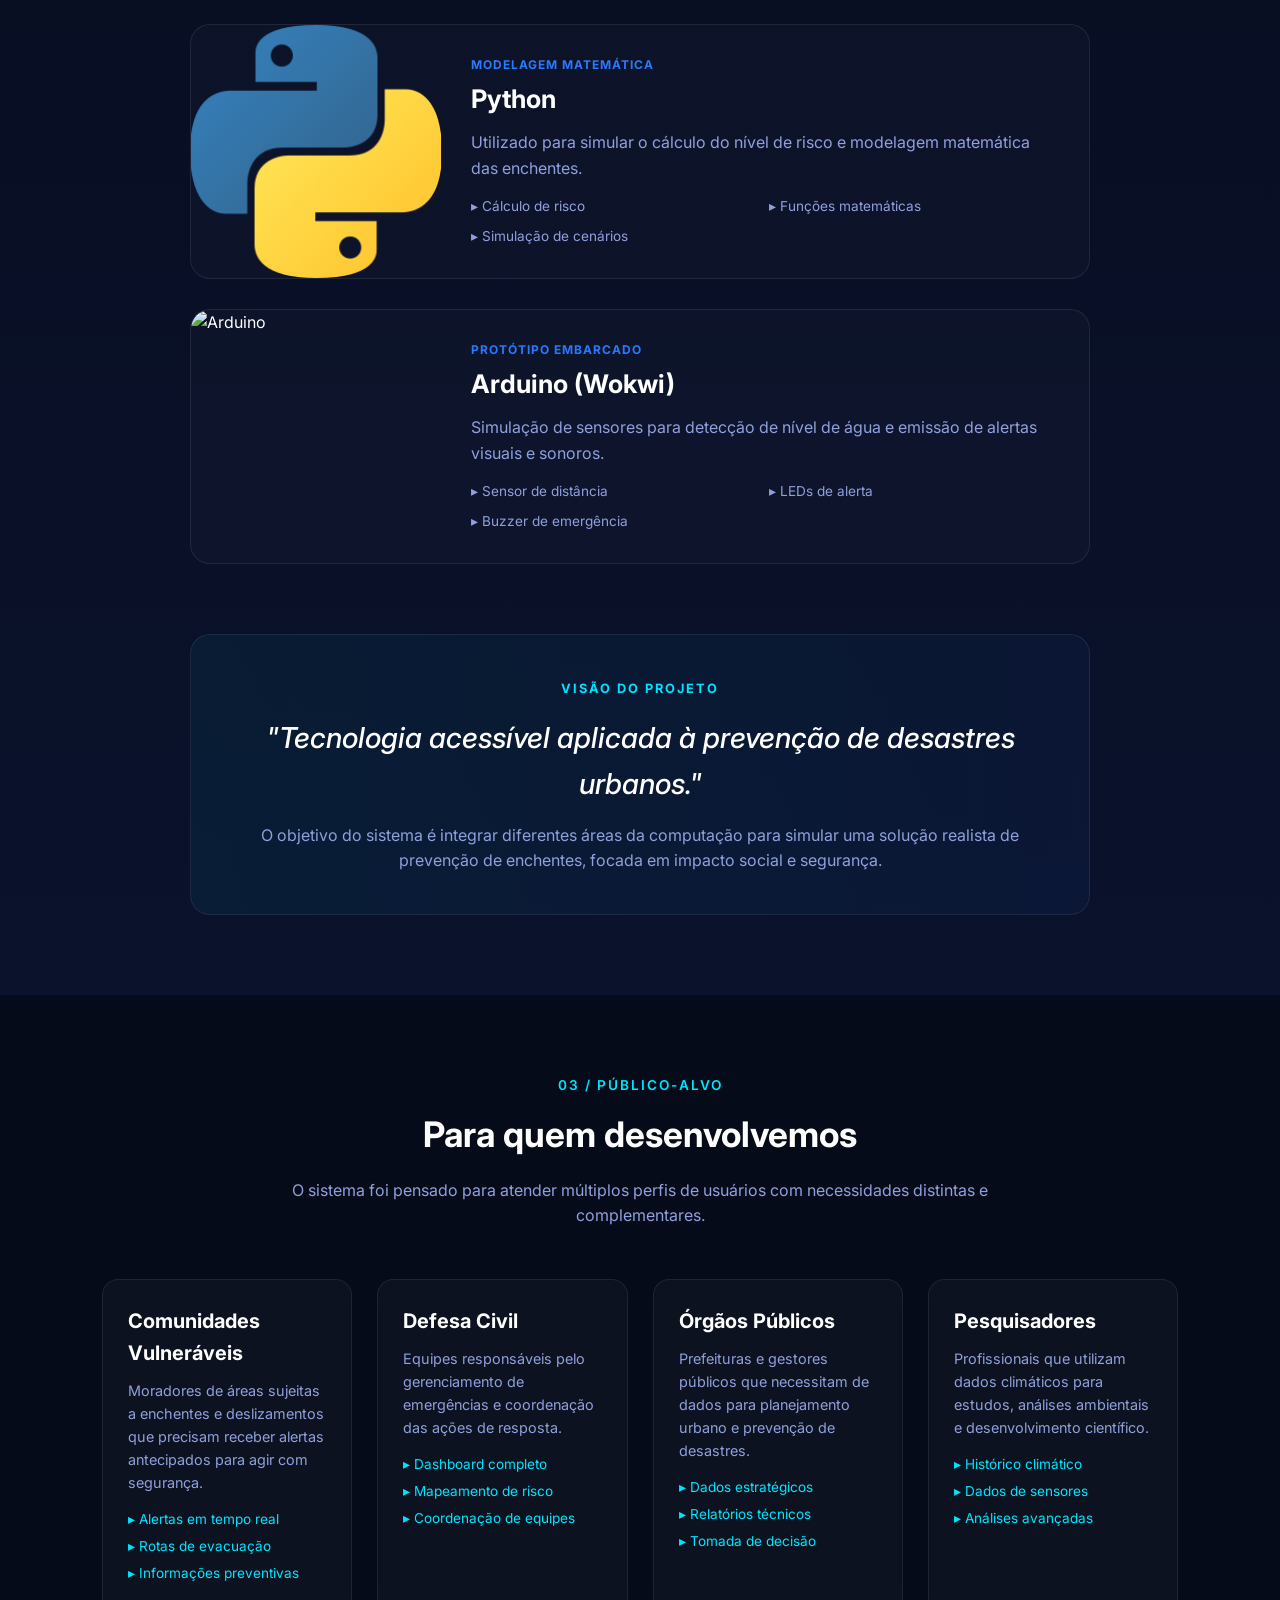
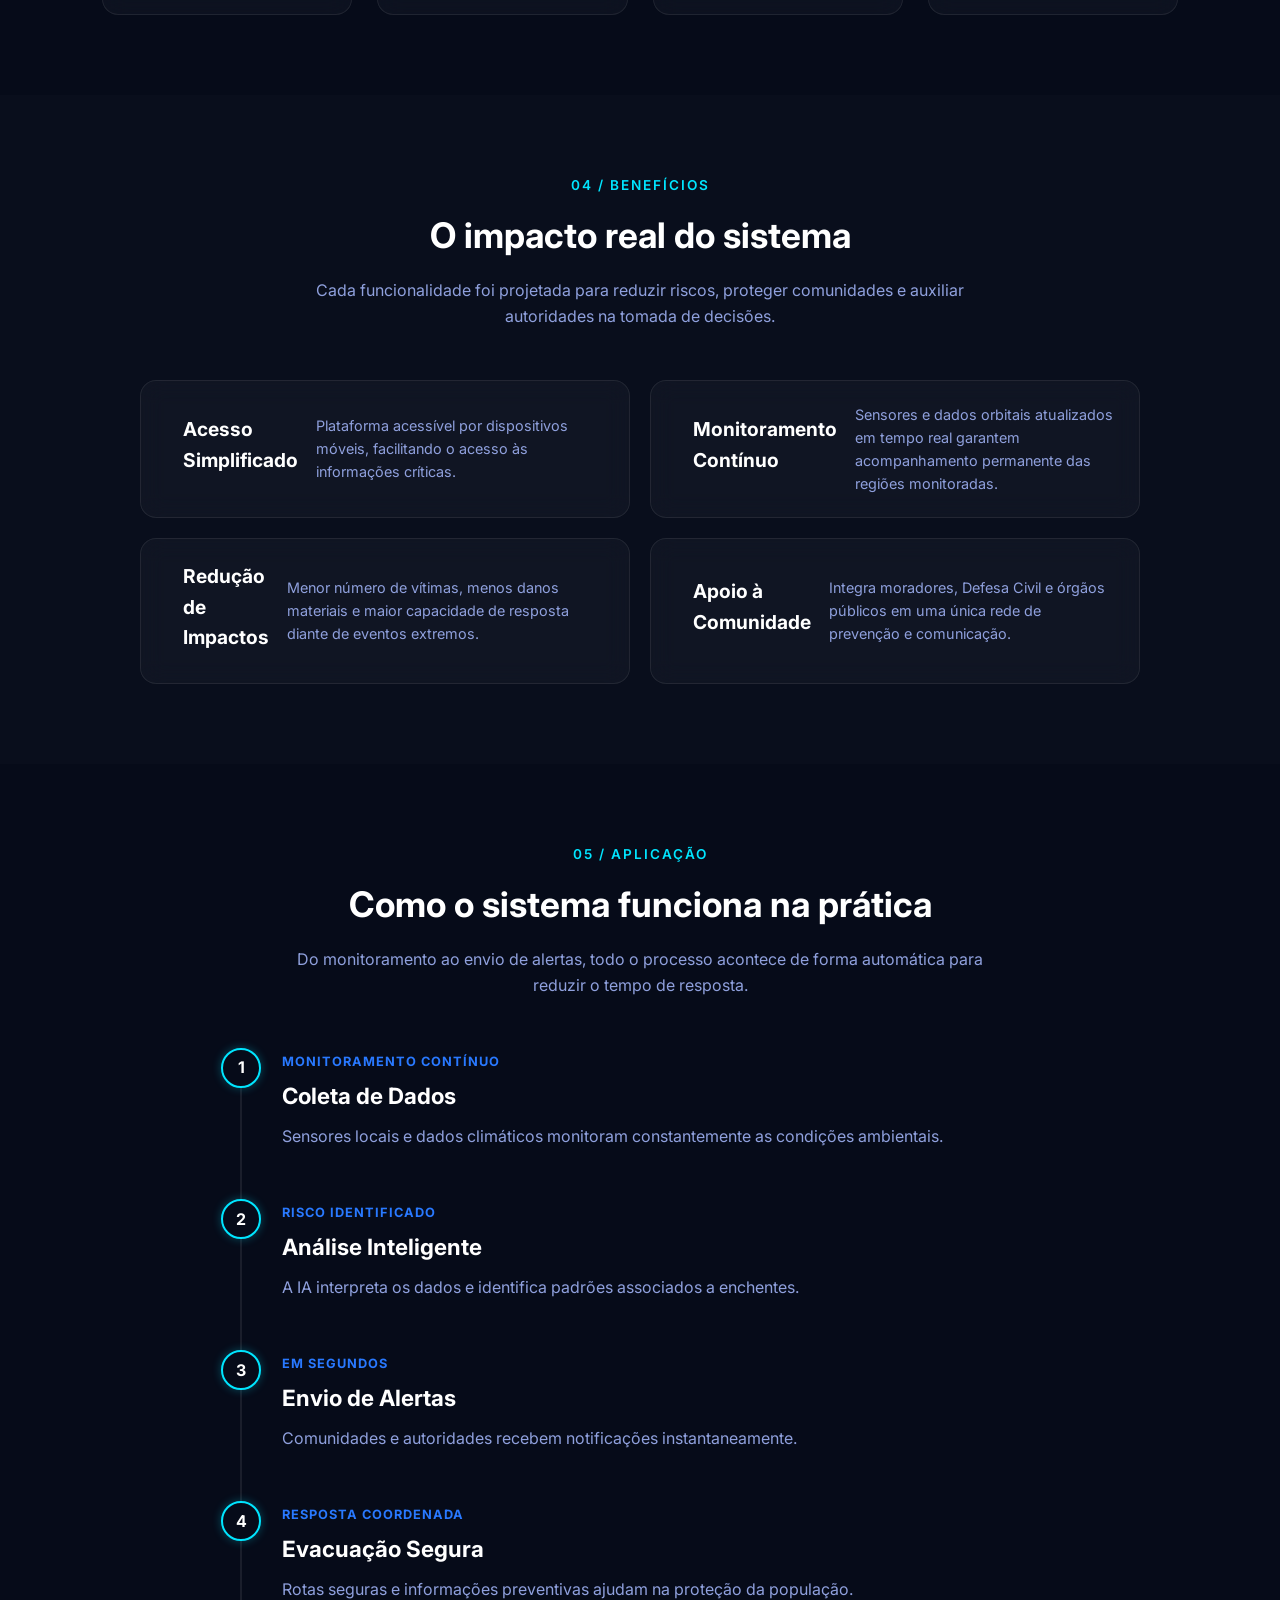
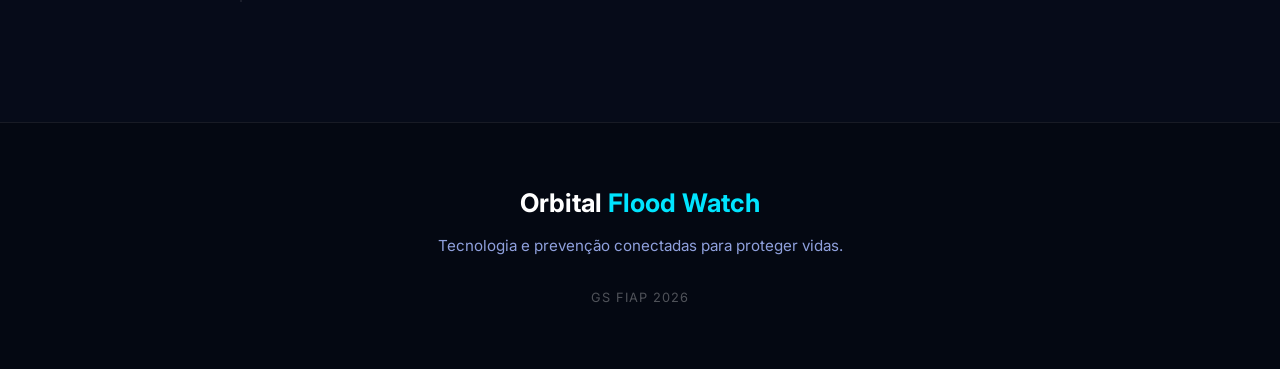
==== commit adbc0ecd: "style: alterando cores em problema, centralizando texto inicial" ====
--- a/index.html
+++ b/index.html
@@ -30,7 +30,6 @@
 
         <section id="hero">
             <div class="hero-content">
-                <span class="tag">Monitoramento Inteligente</span>
                 <h1>Tecnologia espacial aplicada à prevenção de enchentes</h1>
                 <p>Sistema preventivo inspirado em sensores climáticos, satélites e monitoramento orbital em tempo real.</p>
 
--- a/src/css/style.css
+++ b/src/css/style.css
@@ -18,10 +18,10 @@
     --text-muted: #8fa0dd;
     
     /* Cores de Alerta */
-    --red: #ff3d00;
-    --yellow: #ffea00;
-    --blue: #00b0ff;
-    --green: #00e676;
+    --red: #ff0000;
+    --yellow: #ff0000;
+    --blue: #ff0000;
+    --green: #ff0000;
 }
 
 body {
@@ -145,13 +145,11 @@
 /* ==========================================================================
    HERO SECTION
    ========================================================================== */
-#hero {
-    min-height: 100vh;
-    padding: 120px 8% 60px 8%;
-    display: grid;
-    grid-template-columns: 1fr 1fr;
-    align-items: center;
-    gap: 50px;
+.hero-content {
+    max-width: 800px;
+    margin: 0 auto;
+    padding-top: 200px;
+    padding-bottom: 50px;
 }
 
 .hero-content .tag {
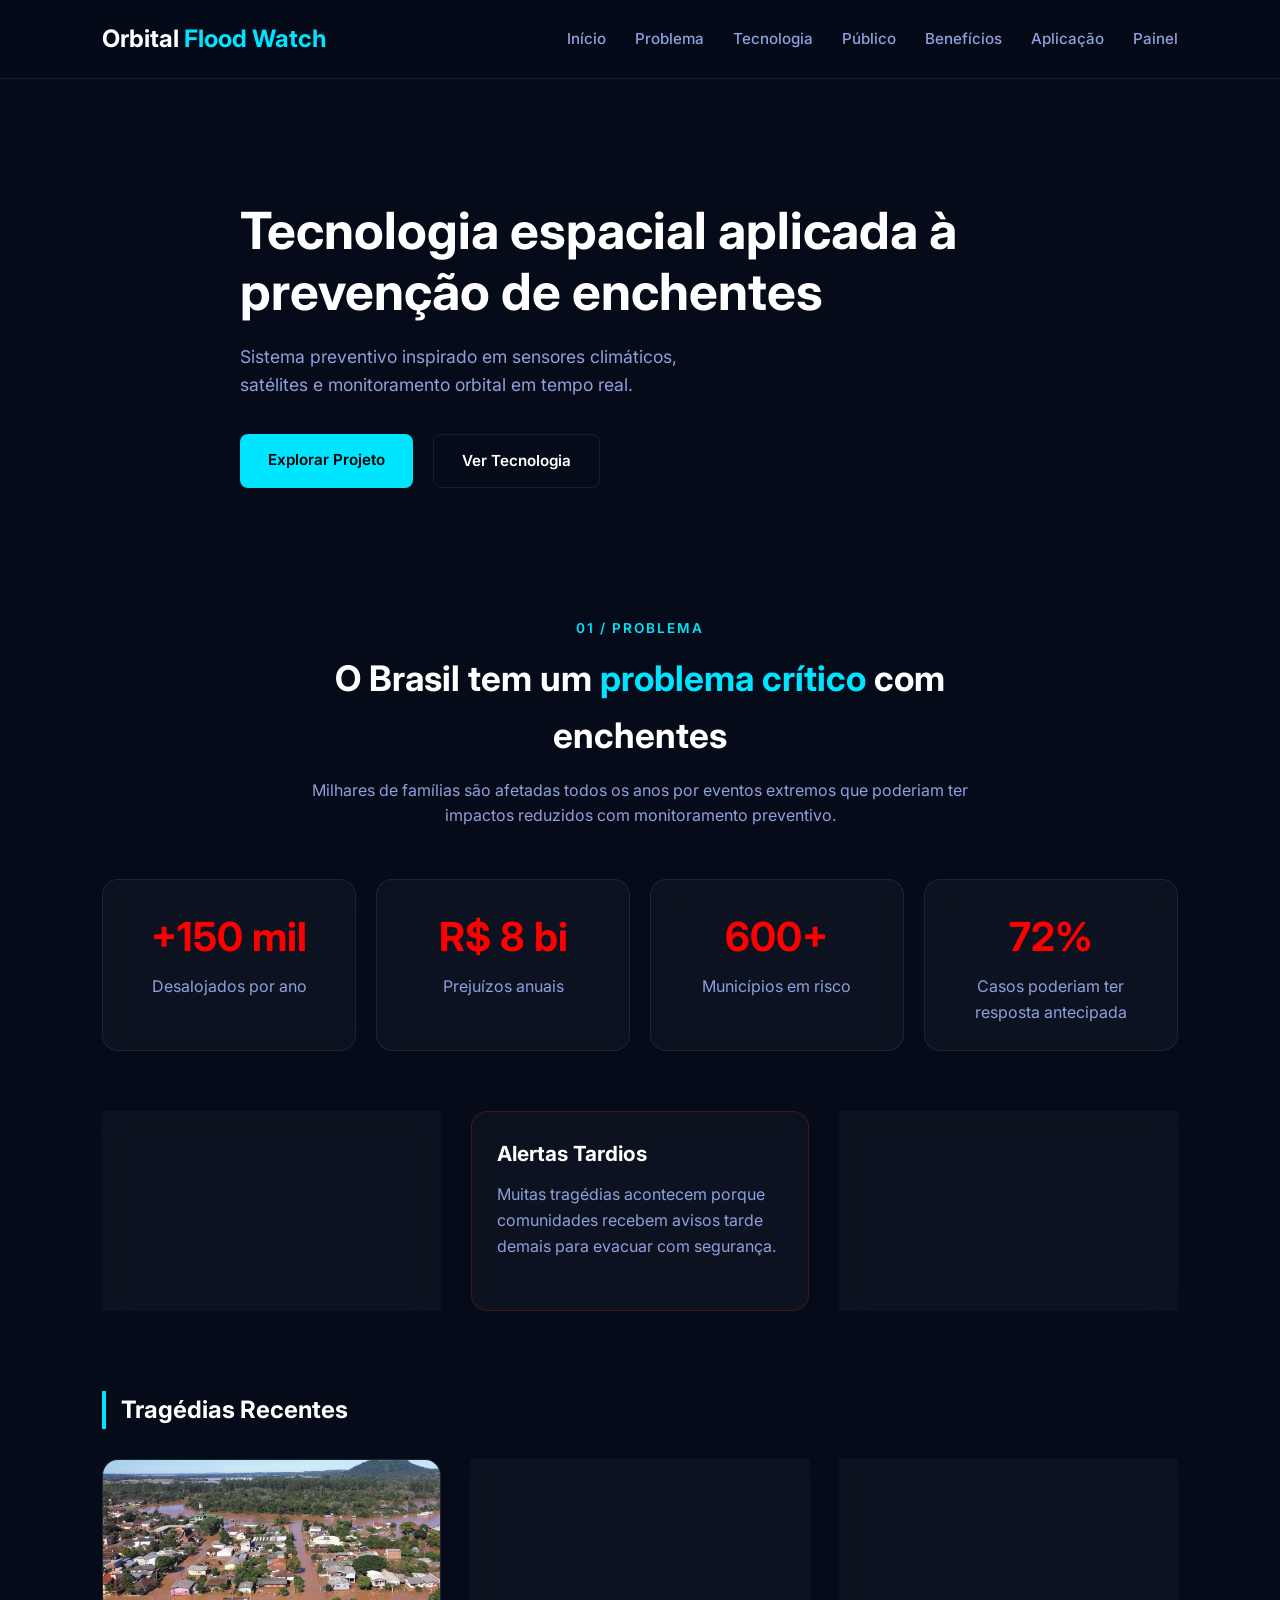
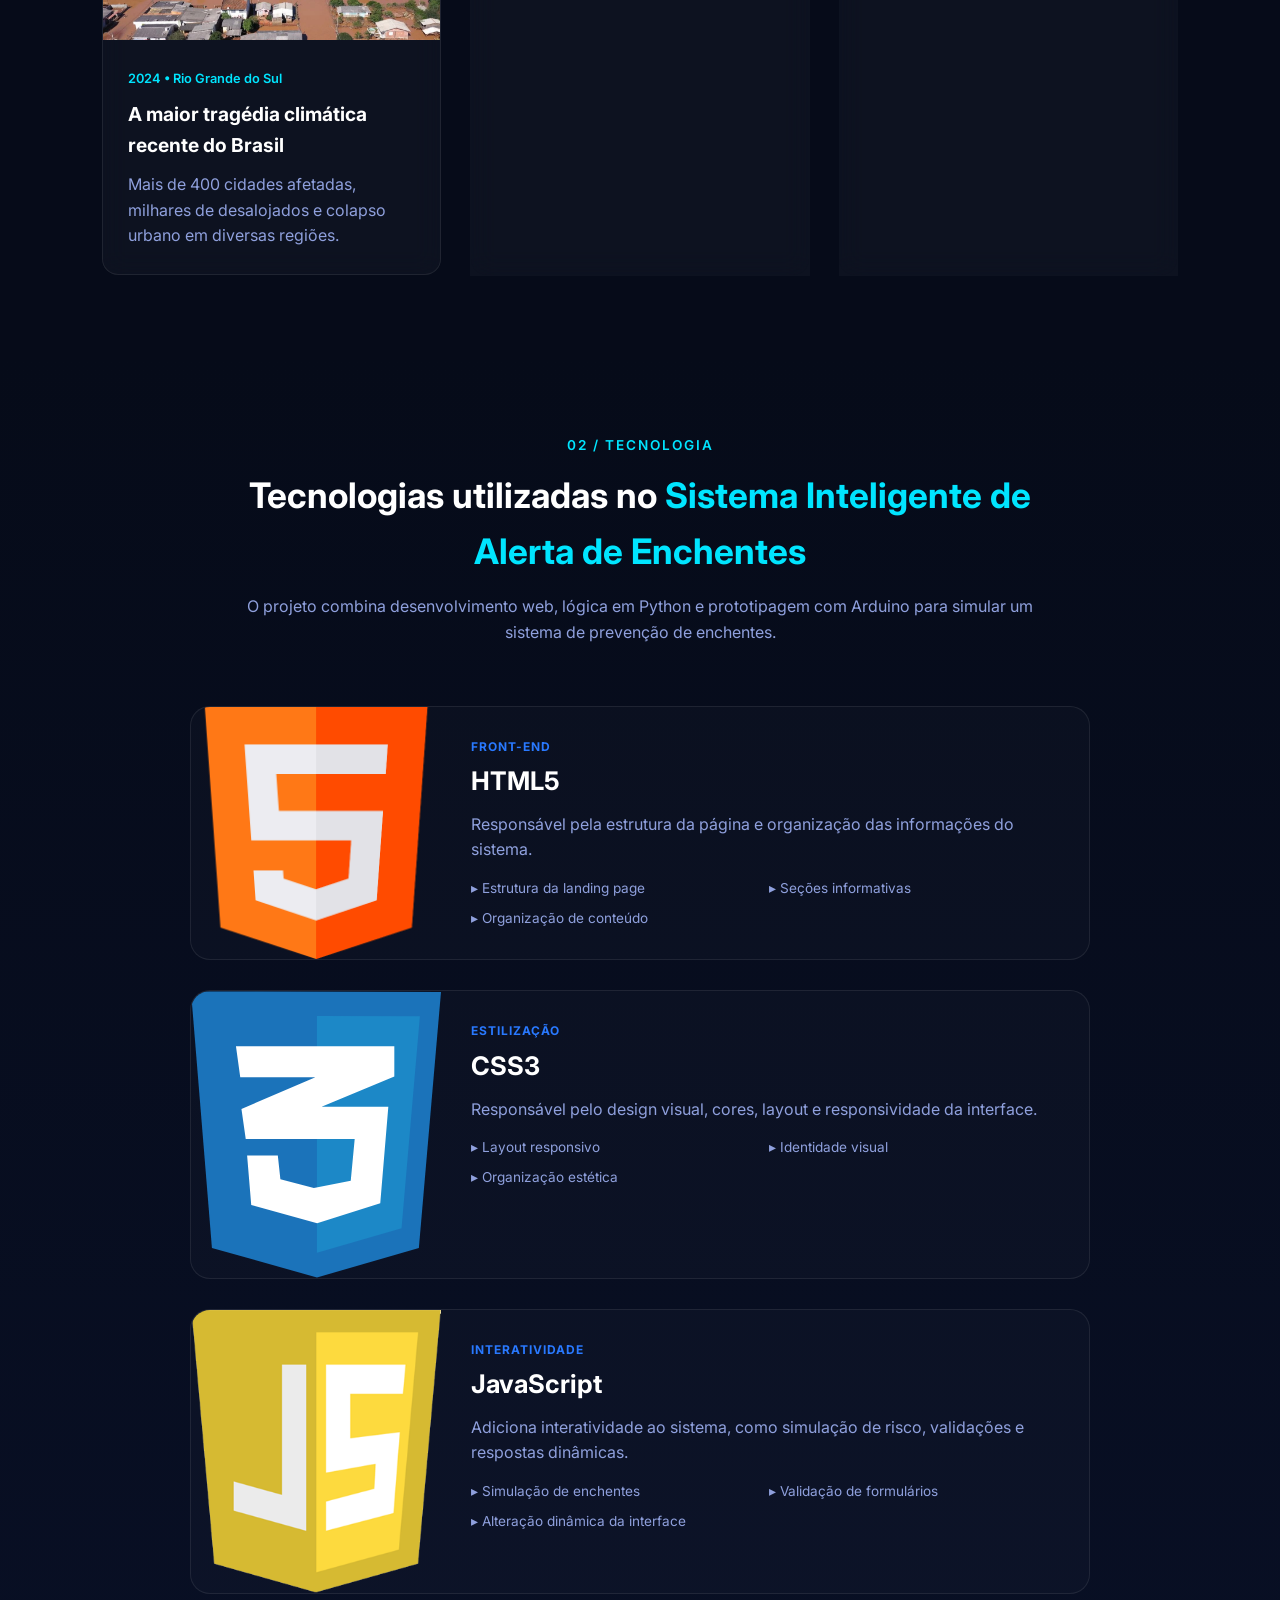
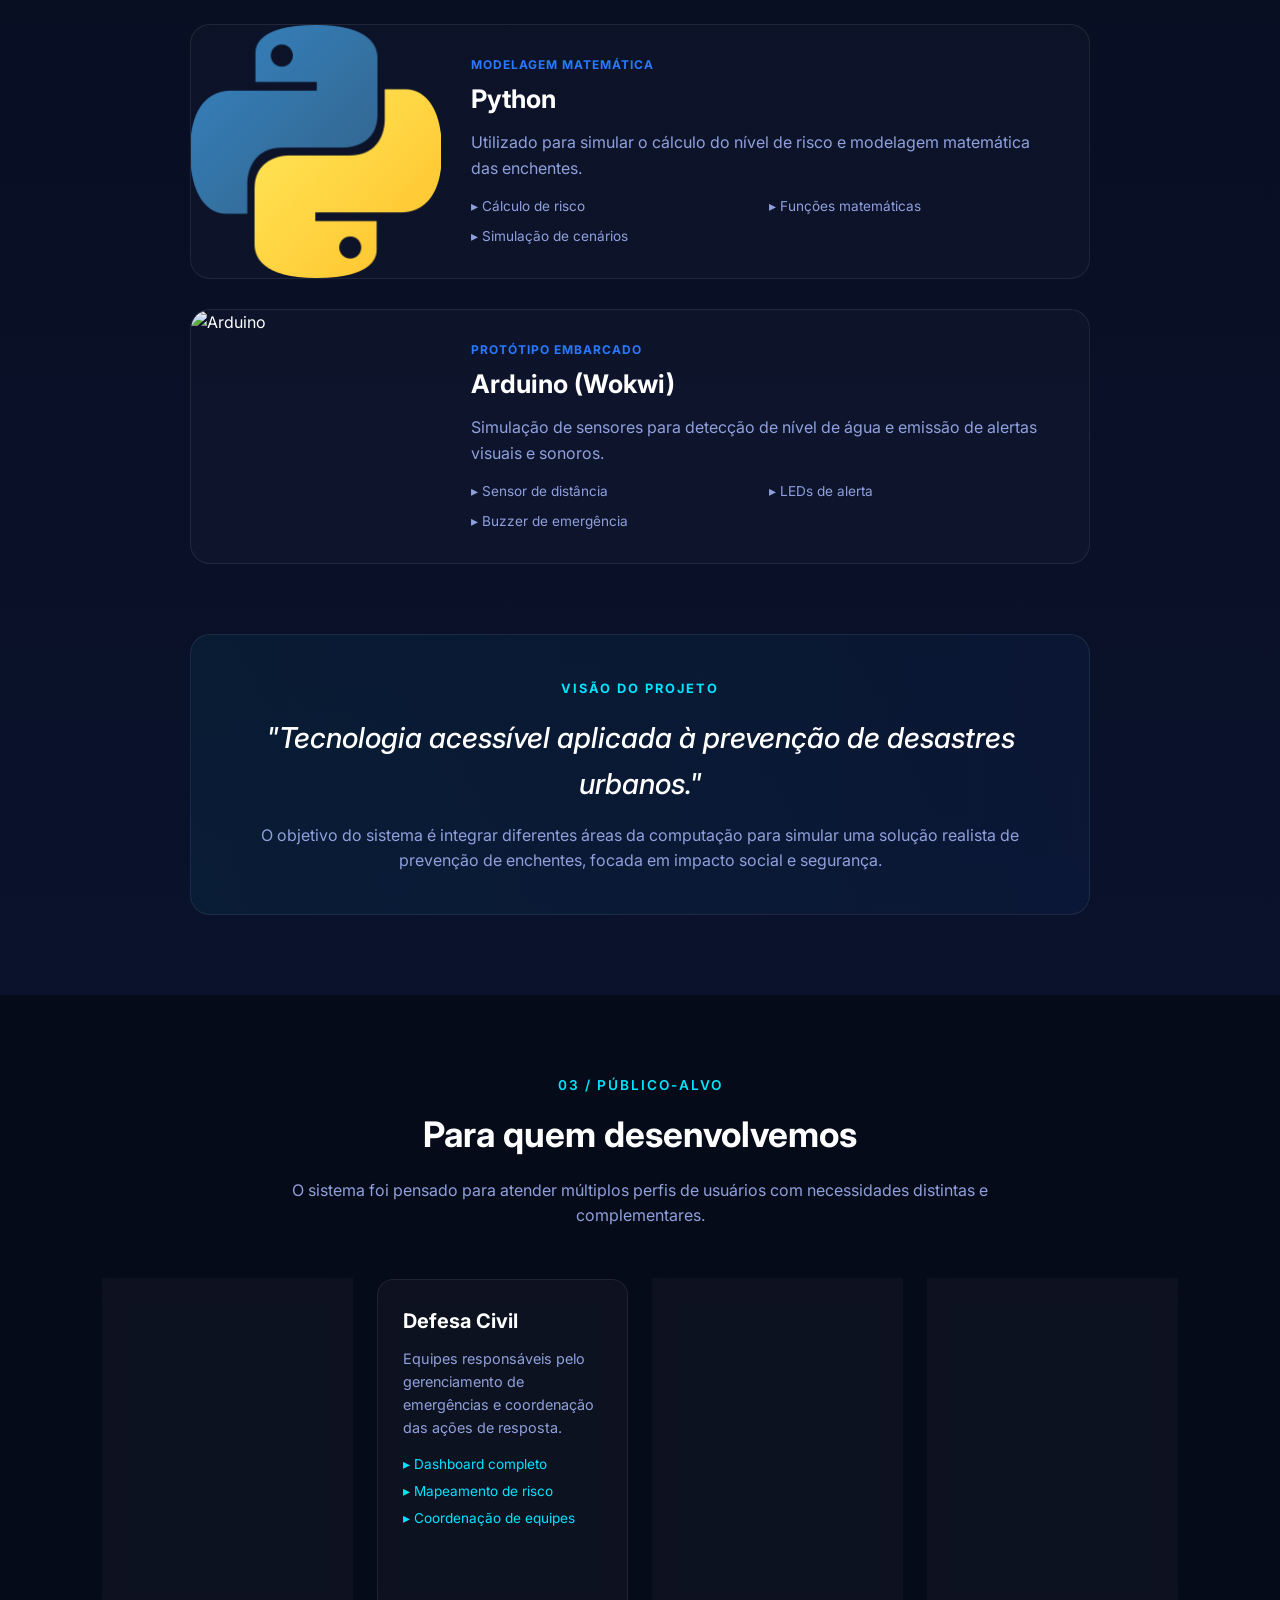
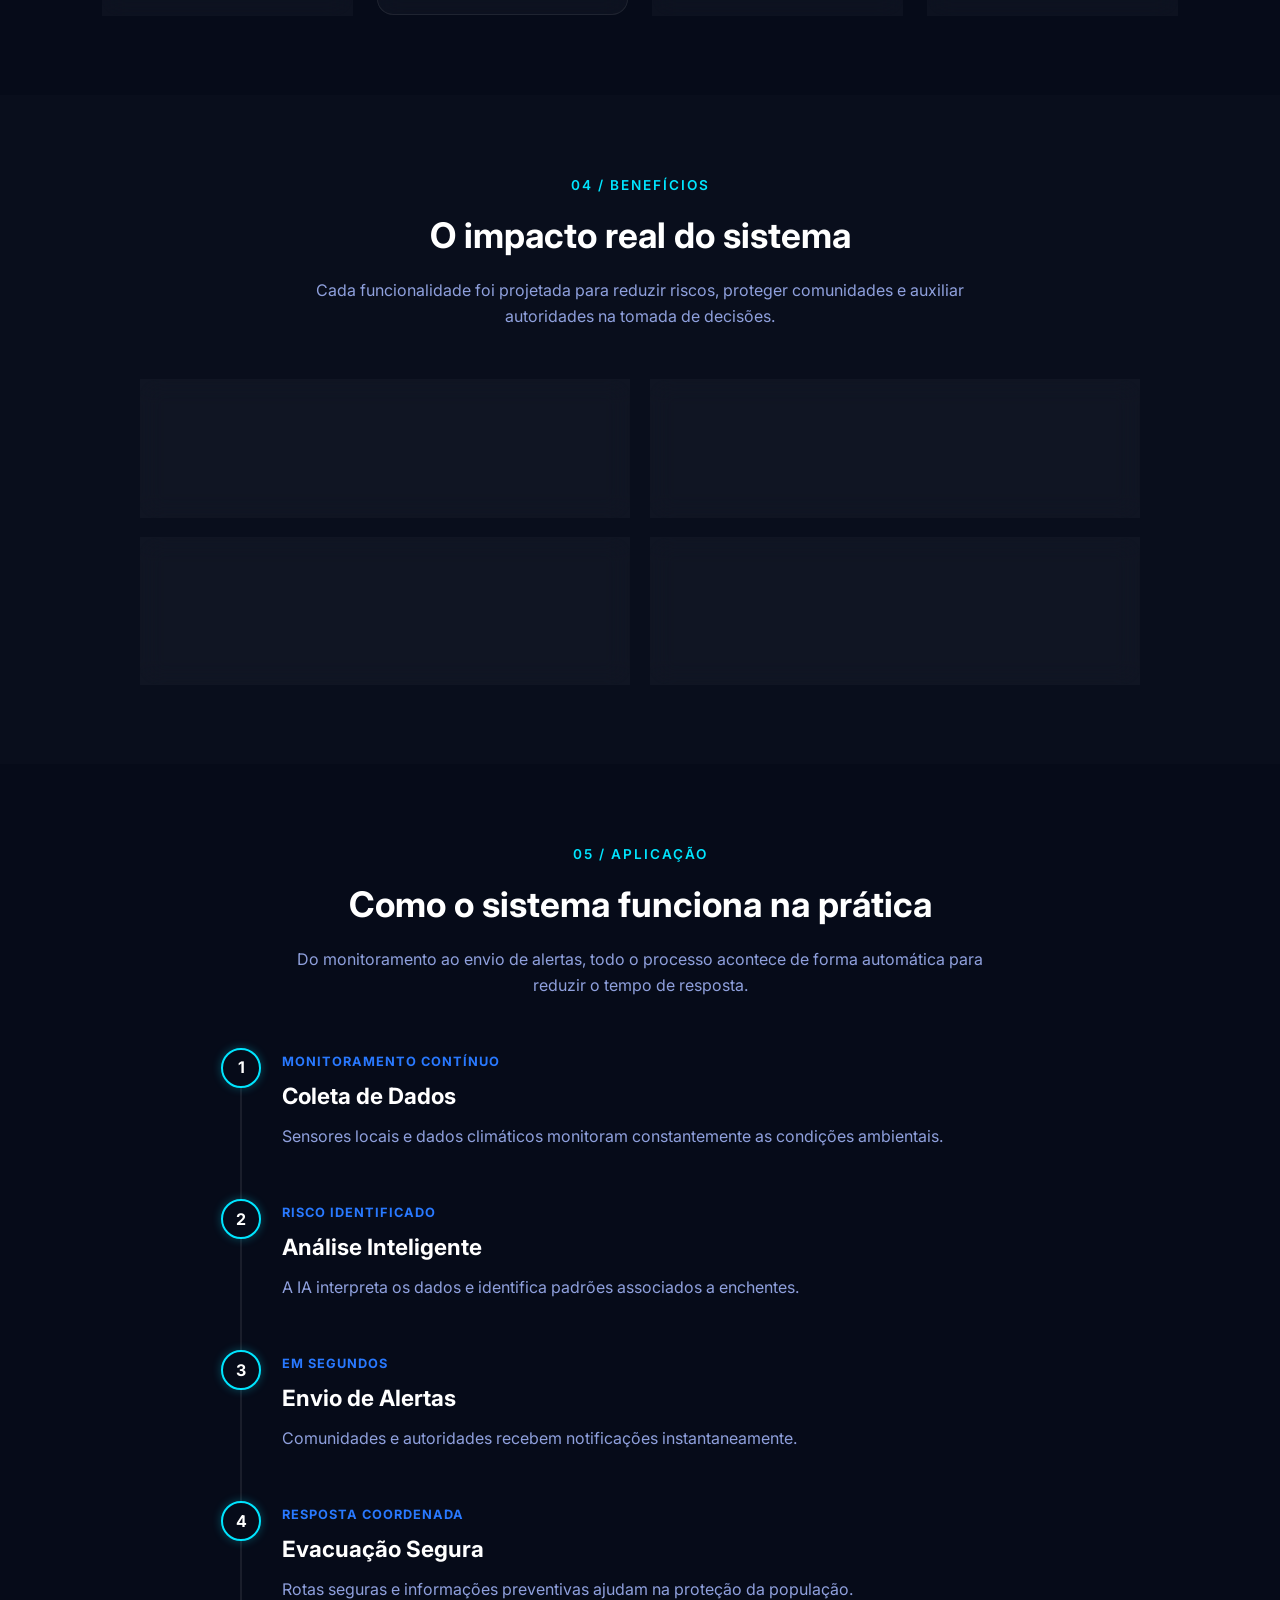
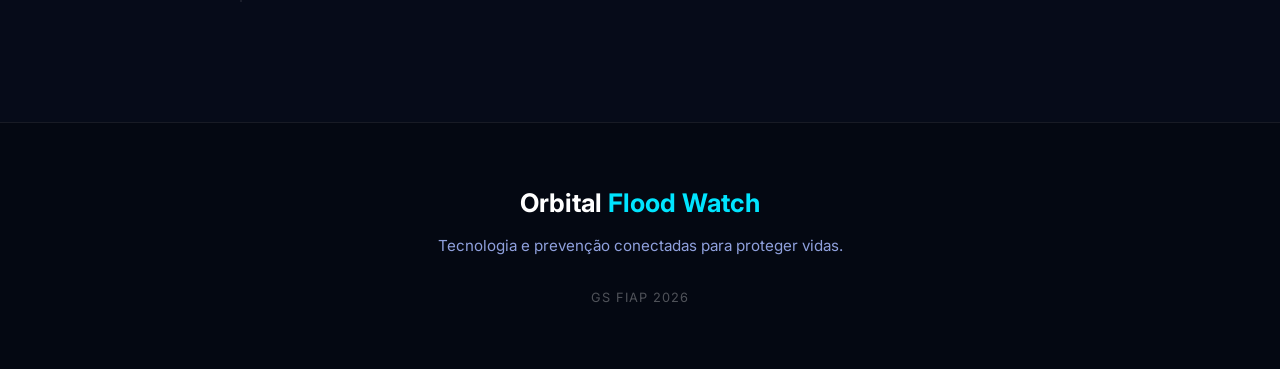
==== commit 365016b9: "feat: CSS/JS" ====
--- a/index.html
+++ b/index.html
@@ -23,6 +23,7 @@
             <a href="#publico">Público</a>
             <a href="#beneficios">Benefícios</a>
             <a href="#aplicacao">Aplicação</a>
+            <a href="/pages/js.html">Painel</a>
         </nav>
     </header>
 
--- a/src/css/style.css
+++ b/src/css/style.css
@@ -674,4 +674,187 @@
         margin: 0 10px;
         font-size: 0.85rem;
     }
-}+}
+
+        /* Estilos específicos para esta página que combinam com o style.css */
+        .main-container {
+            padding: 140px 8% 80px 8%;
+            max-width: 1200px;
+            margin: 0 auto;
+        }
+
+        /* Contêiner de Temas */
+        .theme-container {
+            display: flex;
+            justify-content: center;
+            gap: 15px;
+            margin-bottom: 40px;
+            flex-wrap: wrap;
+        }
+
+        .theme-btn {
+            padding: 10px 20px;
+            border-radius: 50px;
+            font-size: 0.85rem;
+            font-weight: 600;
+            cursor: pointer;
+            transition: all 0.3s ease;
+            background: var(--card-bg);
+            border: 1px solid var(--card-border);
+            color: var(--text-color);
+        }
+
+        .theme-btn:hover {
+            border-color: var(--primary-color);
+            transform: translateY(-2px);
+        }
+
+        /* Grid para dividir o Clima e o Slideshow lado a lado */
+        .dashboard-row {
+            display: grid;
+            grid-template-columns: 1.2fr 1fr;
+            gap: 30px;
+            margin-bottom: 40px;
+        }
+
+        /* Slideshow customizado em Glassmorphism */
+        .slideshow-card {
+            padding: 0;
+            overflow: hidden;
+            position: relative;
+            height: 100%;
+            min-height: 350px;
+        }
+
+        .slide {
+            display: none;
+            width: 100%;
+            height: 100%;
+            position: absolute;
+            top: 0;
+            left: 0;
+        }
+
+        .slide img {
+            width: 100%;
+            height: 100%;
+            object-fit: cover;
+        }
+
+        .slide-caption {
+            position: absolute;
+            bottom: 0;
+            left: 0;
+            width: 100%;
+            background: linear-gradient(transparent, rgba(6, 11, 25, 0.95));
+            padding: 30px 20px 20px 20px;
+        }
+
+        .slide-caption h3 {
+            font-size: 1.2rem;
+            color: #fff;
+        }
+
+        /* Customização do Formulário de Clima */
+        .form-clima {
+            display: flex;
+            gap: 15px;
+            margin-top: 20px;
+        }
+
+        .form-clima input {
+            flex: 1;
+            padding: 14px 20px;
+            border-radius: 8px;
+            border: 1px solid var(--card-border);
+            background: rgba(255, 255, 255, 0.02);
+            color: var(--text-color);
+            font-family: 'Inter', sans-serif;
+            font-size: 0.95rem;
+            transition: border-color 0.3s;
+        }
+
+        .form-clima input:focus {
+            outline: none;
+            border-color: var(--primary-color);
+        }
+
+        .form-clima button {
+            border: none;
+            cursor: pointer;
+        }
+
+        /* Quiz Customizado */
+        .quiz-section {
+            margin-top: 40px;
+        }
+
+        .question-block {
+            background: rgba(255, 255, 255, 0.01);
+            border: 1px solid var(--card-border);
+            border-radius: 12px;
+            padding: 20px;
+            margin-bottom: 20px;
+        }
+
+        .question-block p {
+            color: #fff;
+            font-weight: 600;
+            margin-bottom: 15px;
+        }
+
+        .options-block {
+            display: flex;
+            flex-direction: column;
+            gap: 10px;
+        }
+
+        .options-block label {
+            display: flex;
+            align-items: center;
+            gap: 10px;
+            padding: 10px 15px;
+            border-radius: 6px;
+            background: rgba(255, 255, 255, 0.02);
+            border: 1px solid transparent;
+            cursor: pointer;
+            transition: all 0.2s;
+            color: var(--text-muted);
+            font-size: 0.9rem;
+        }
+
+        .options-block label:hover {
+            background: rgba(255, 255, 255, 0.04);
+            border-color: rgba(0, 229, 255, 0.2);
+            color: #fff;
+        }
+
+        .options-block input[type="radio"] {
+            accent-color: var(--primary-color);
+            width: 16px;
+            height: 16px;
+        }
+
+        #quiz-resultado {
+            margin-top: 25px;
+            padding: 20px;
+            border-radius: 8px;
+            text-align: center;
+            font-size: 1.2rem;
+            font-weight: 700;
+            background: rgba(255, 255, 255, 0.02);
+            border: 1px solid var(--card-border);
+        }
+
+        /* Responsividade */
+        @media (max-width: 768px) {
+            .dashboard-row {
+                grid-template-columns: 1fr;
+            }
+            .slideshow-card {
+                min-height: 250px;
+            }
+            .form-clima {
+                flex-direction: column;
+            }
+        }
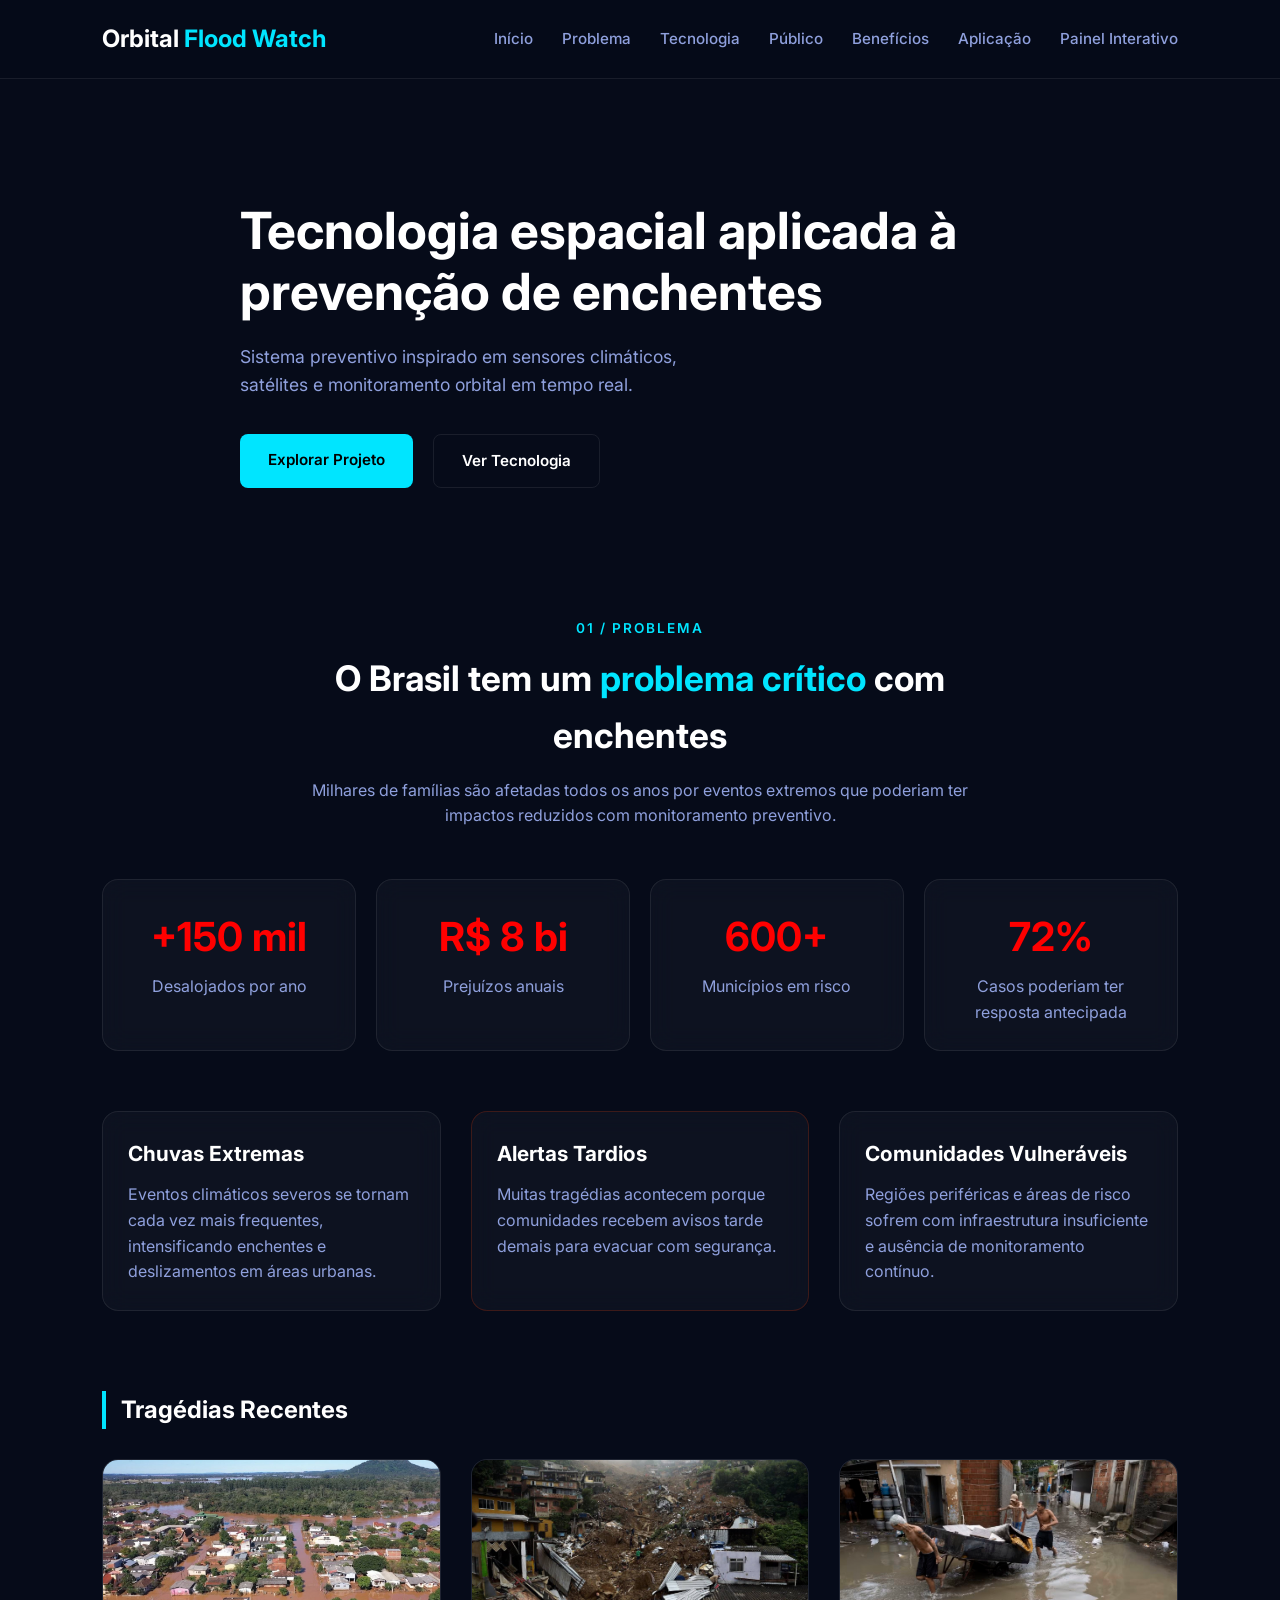
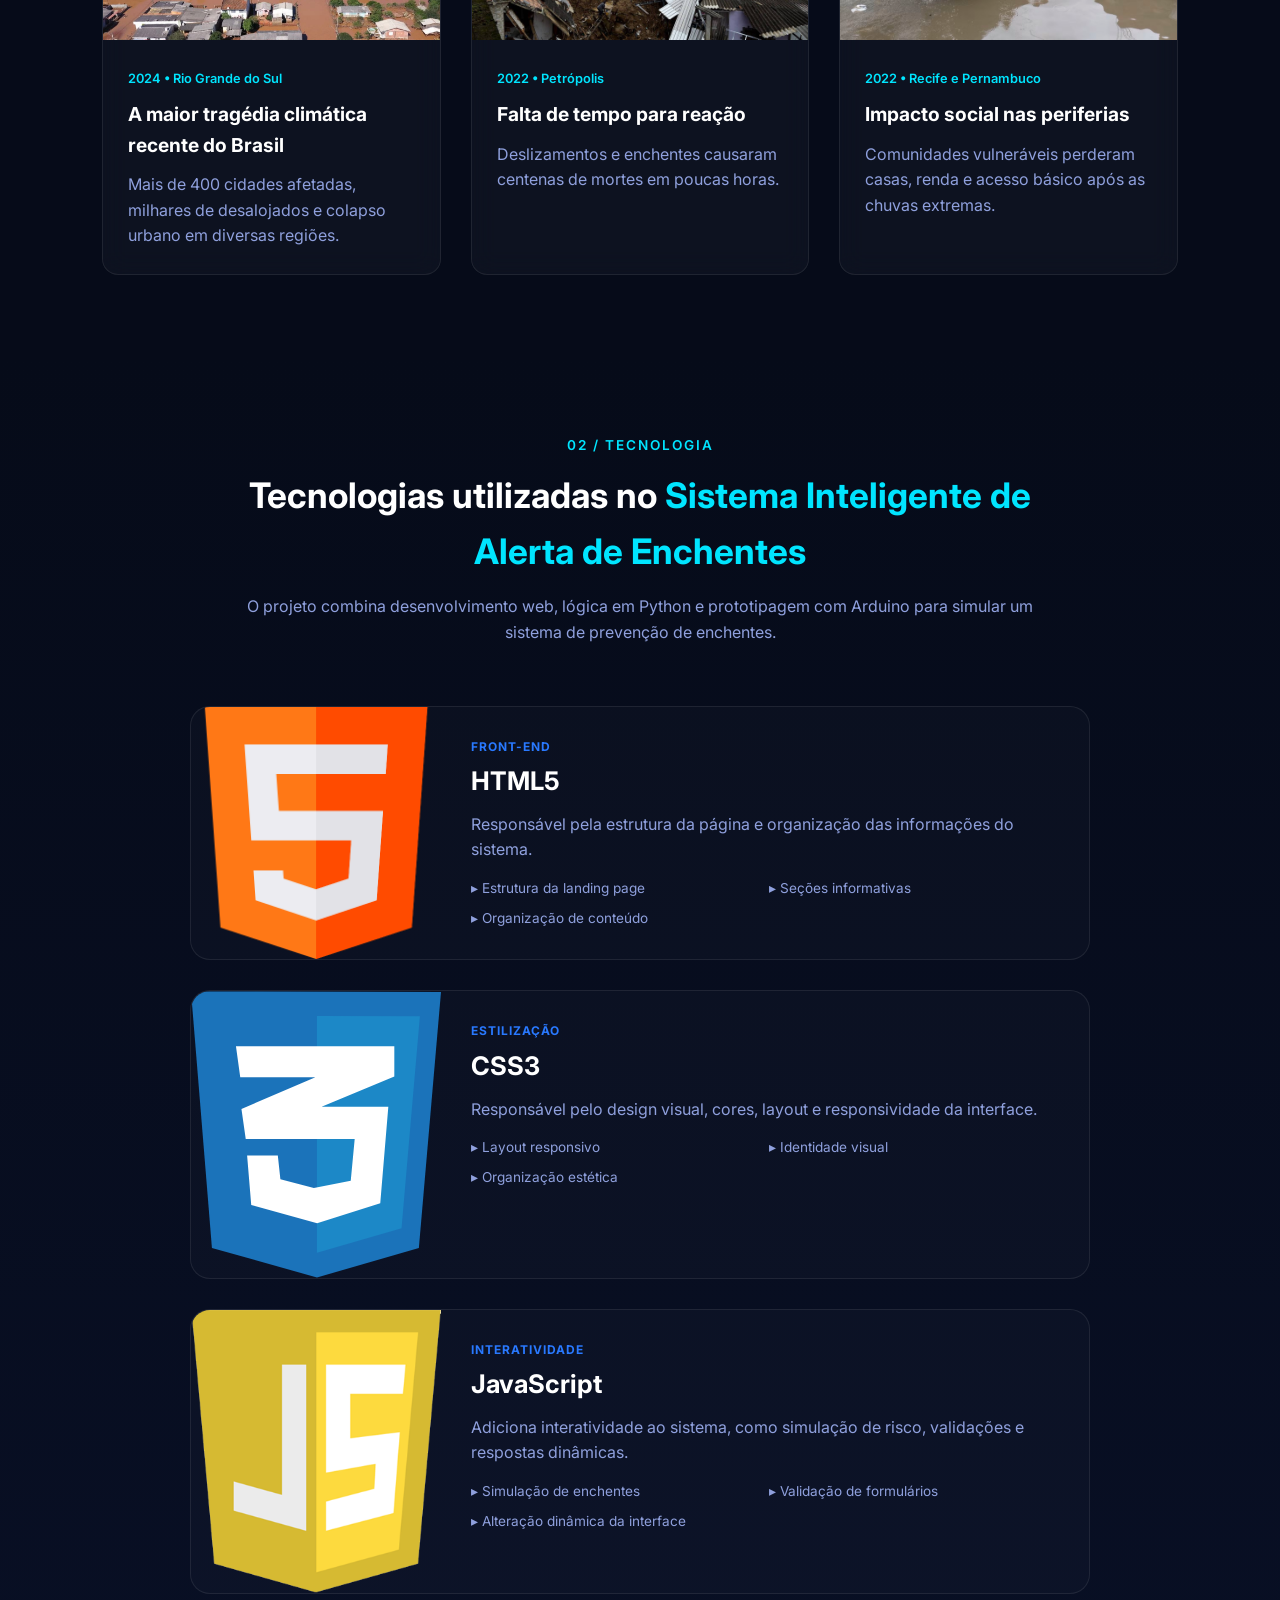
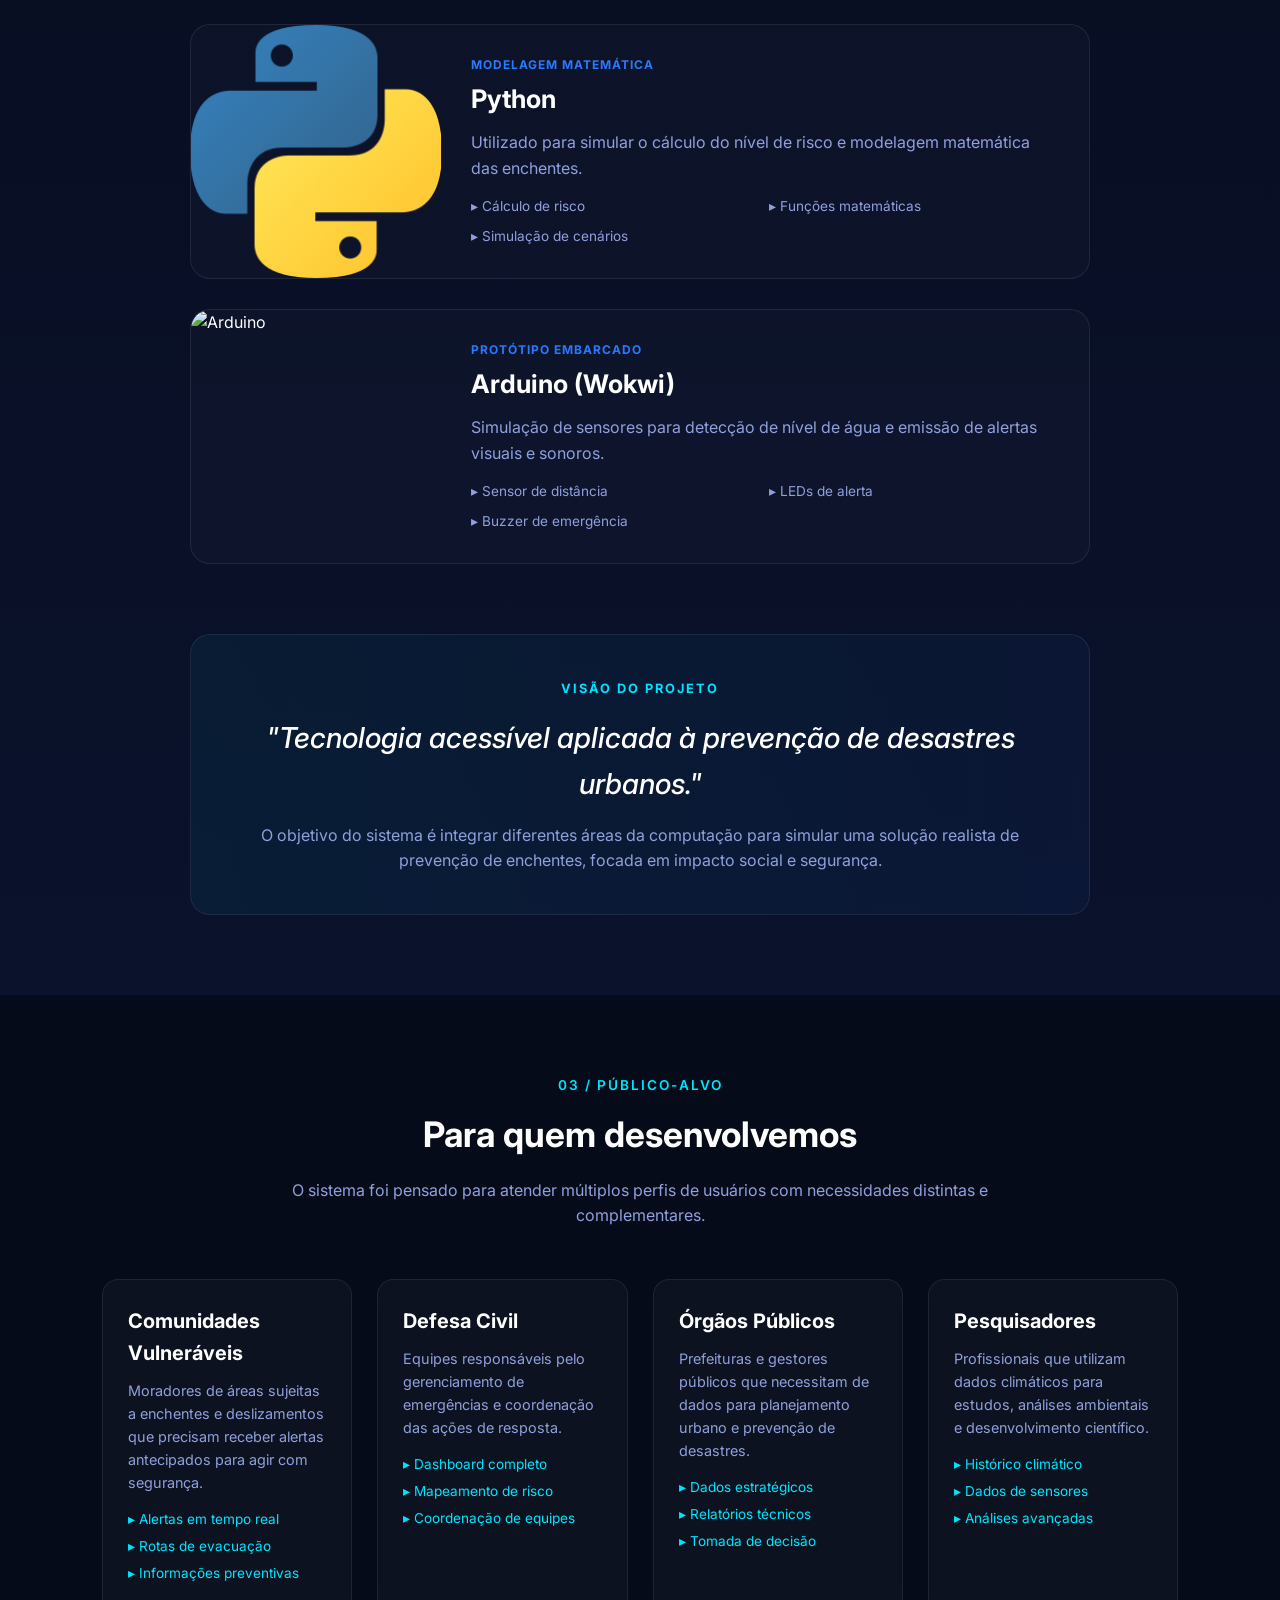
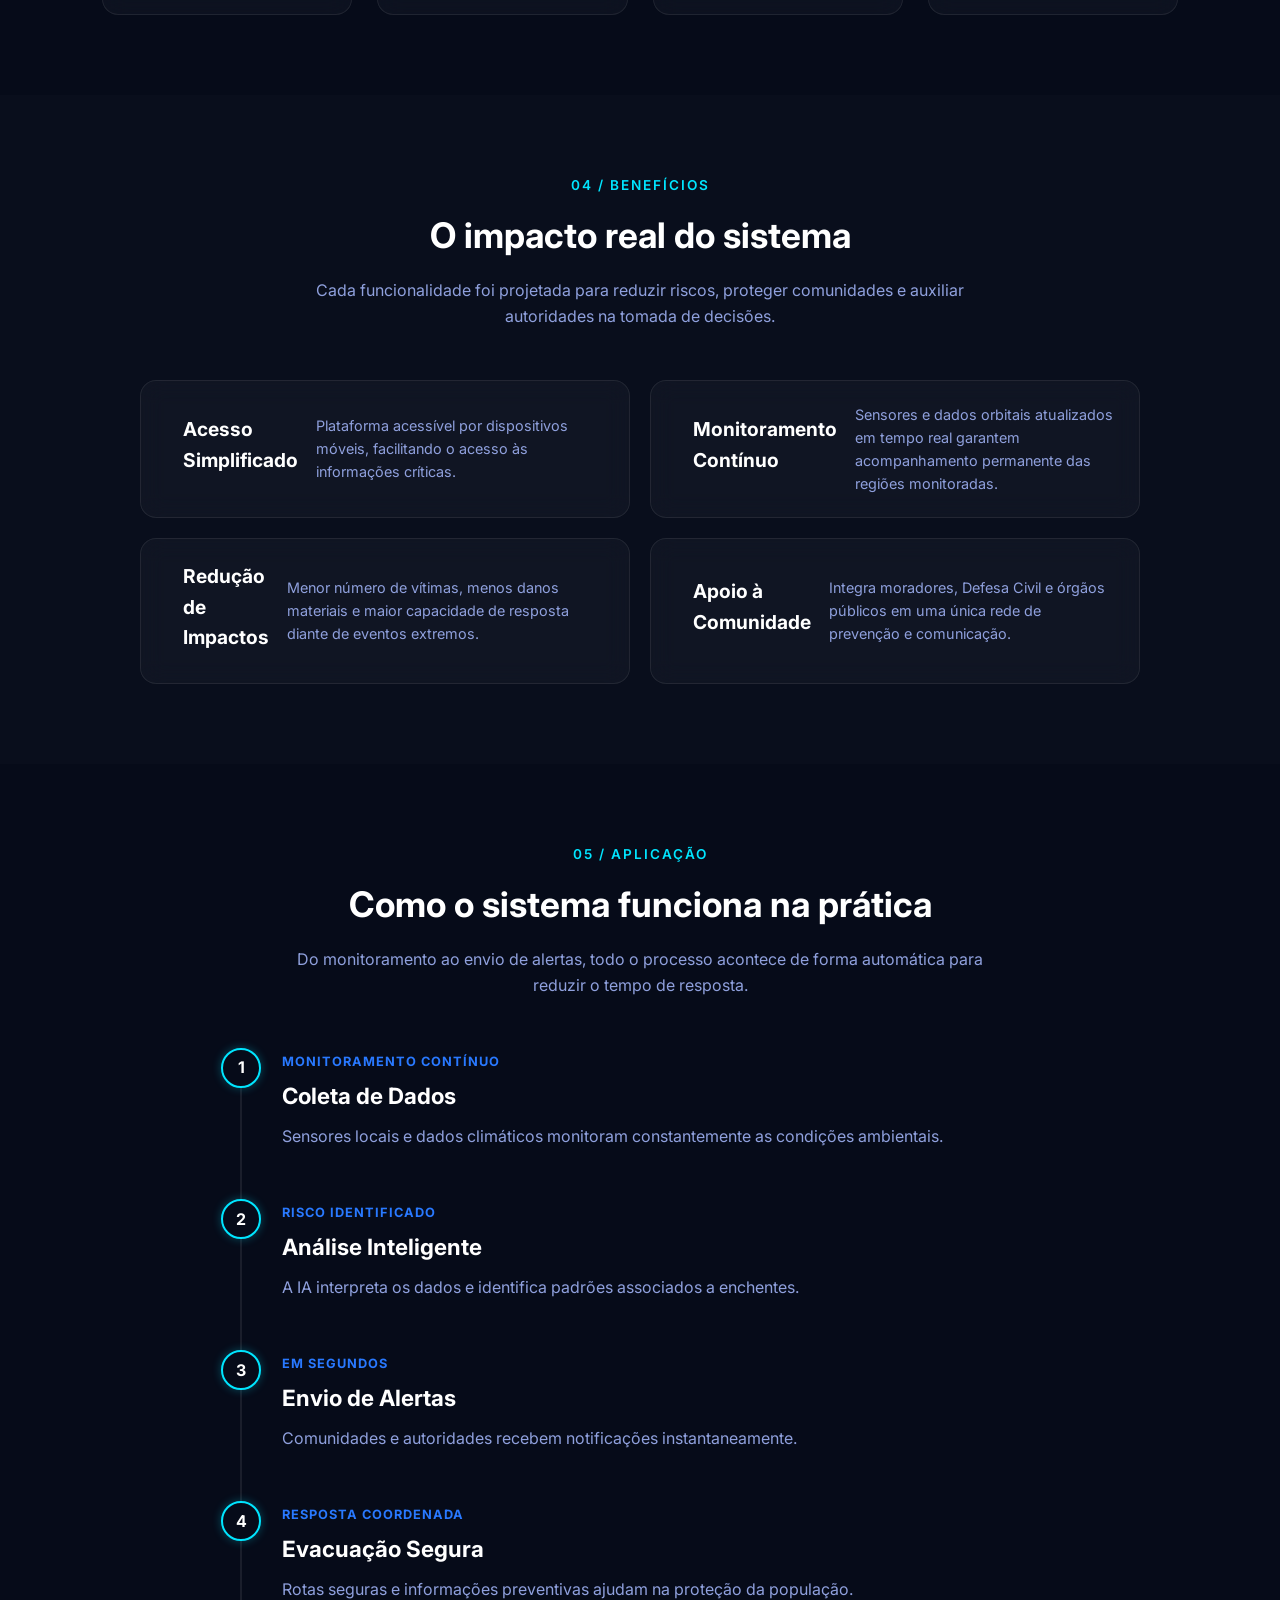
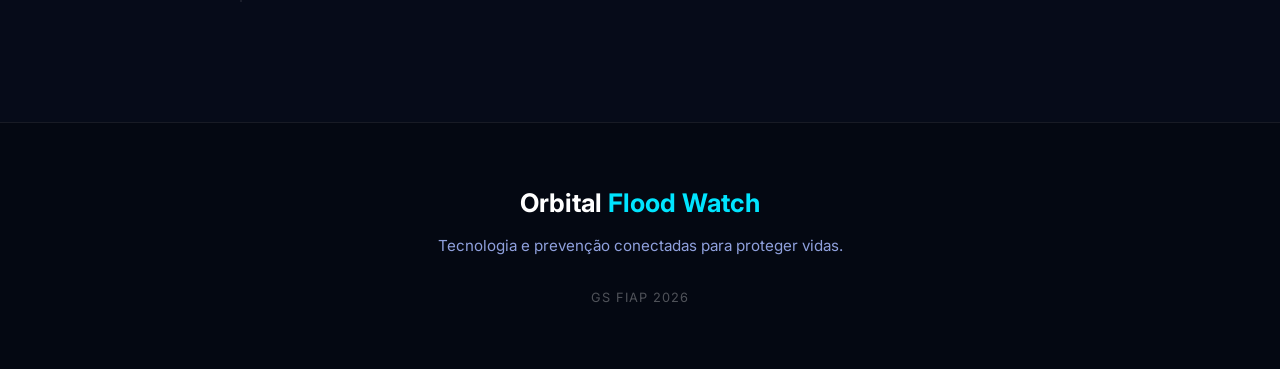
==== commit a1e08e8d: "fix: trocando por painel interativo" ====
--- a/index.html
+++ b/index.html
@@ -23,7 +23,7 @@
             <a href="#publico">Público</a>
             <a href="#beneficios">Benefícios</a>
             <a href="#aplicacao">Aplicação</a>
-            <a href="/pages/js.html">Painel</a>
+            <a href="/pages/js.html">Painel Interativo</a>
         </nav>
     </header>
 
@@ -366,6 +366,7 @@
 
             </div>
         </section>
+
     </main>
 
     <footer>
